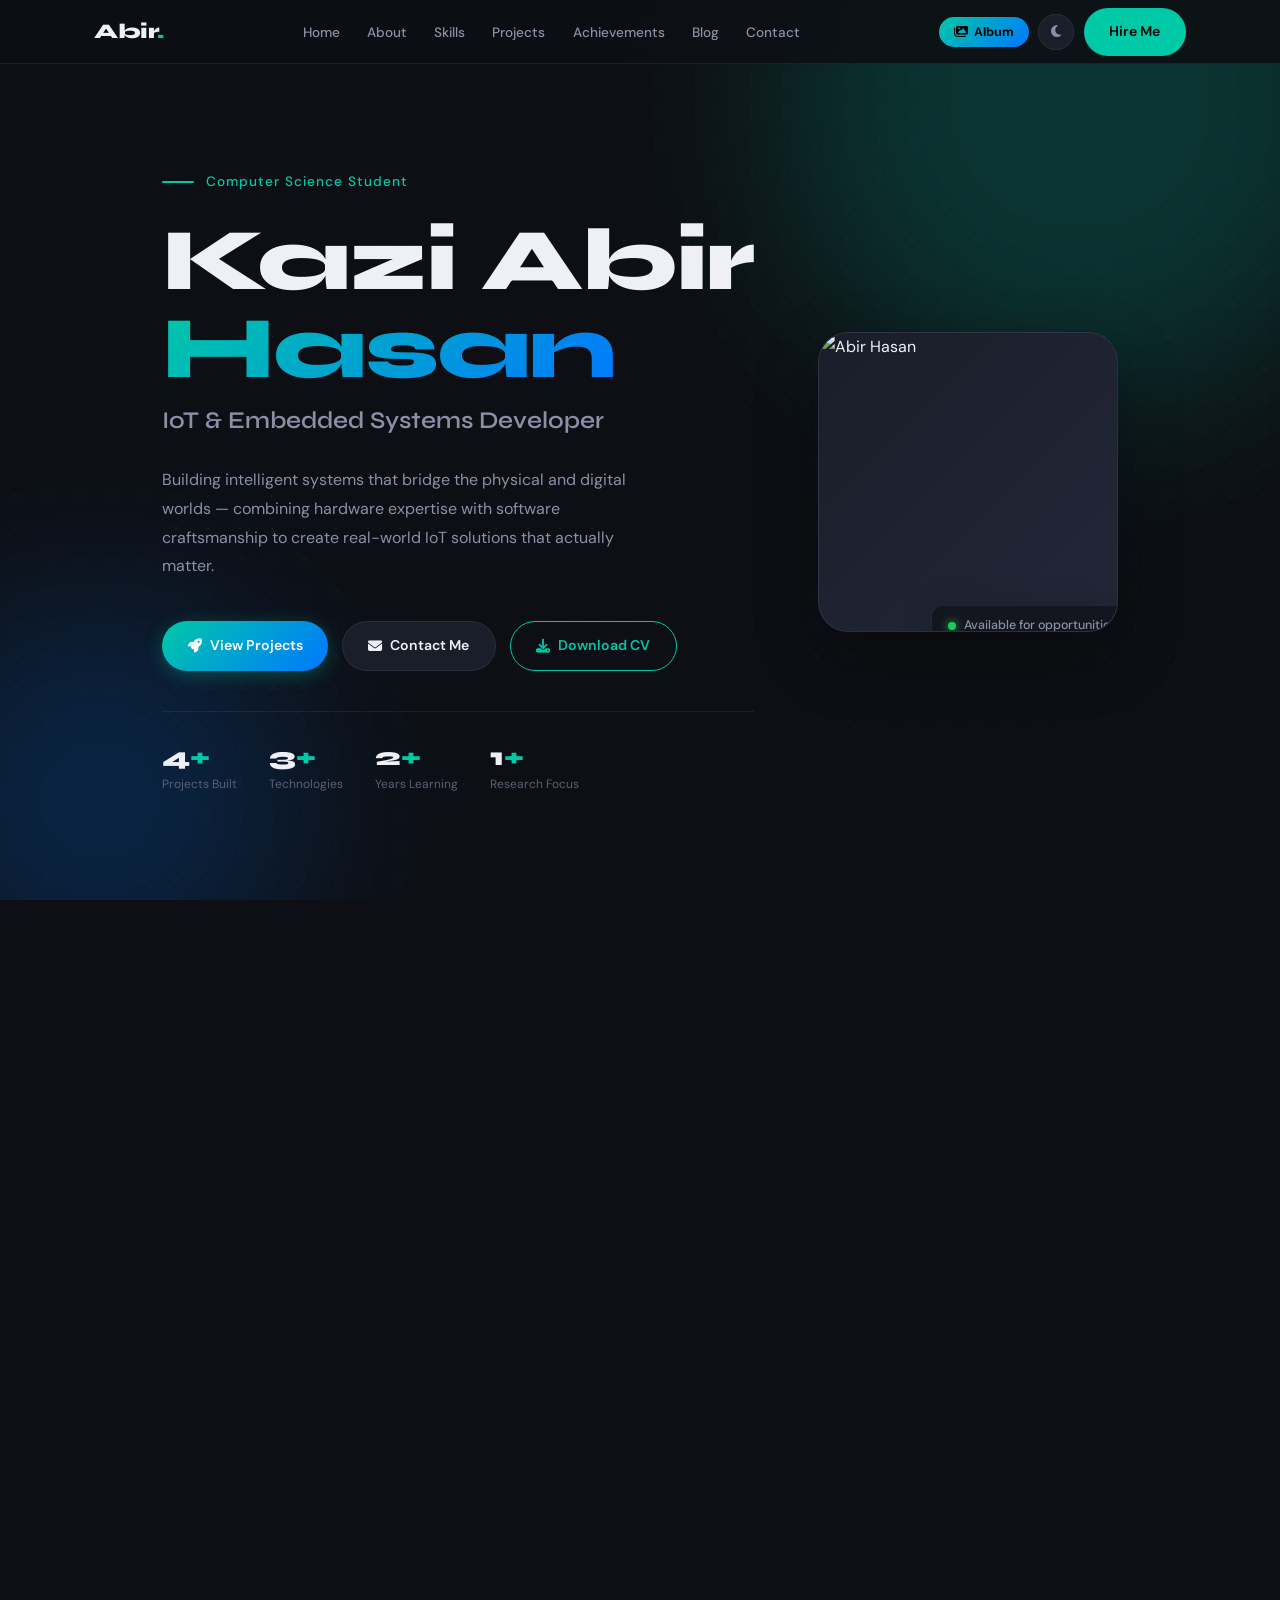
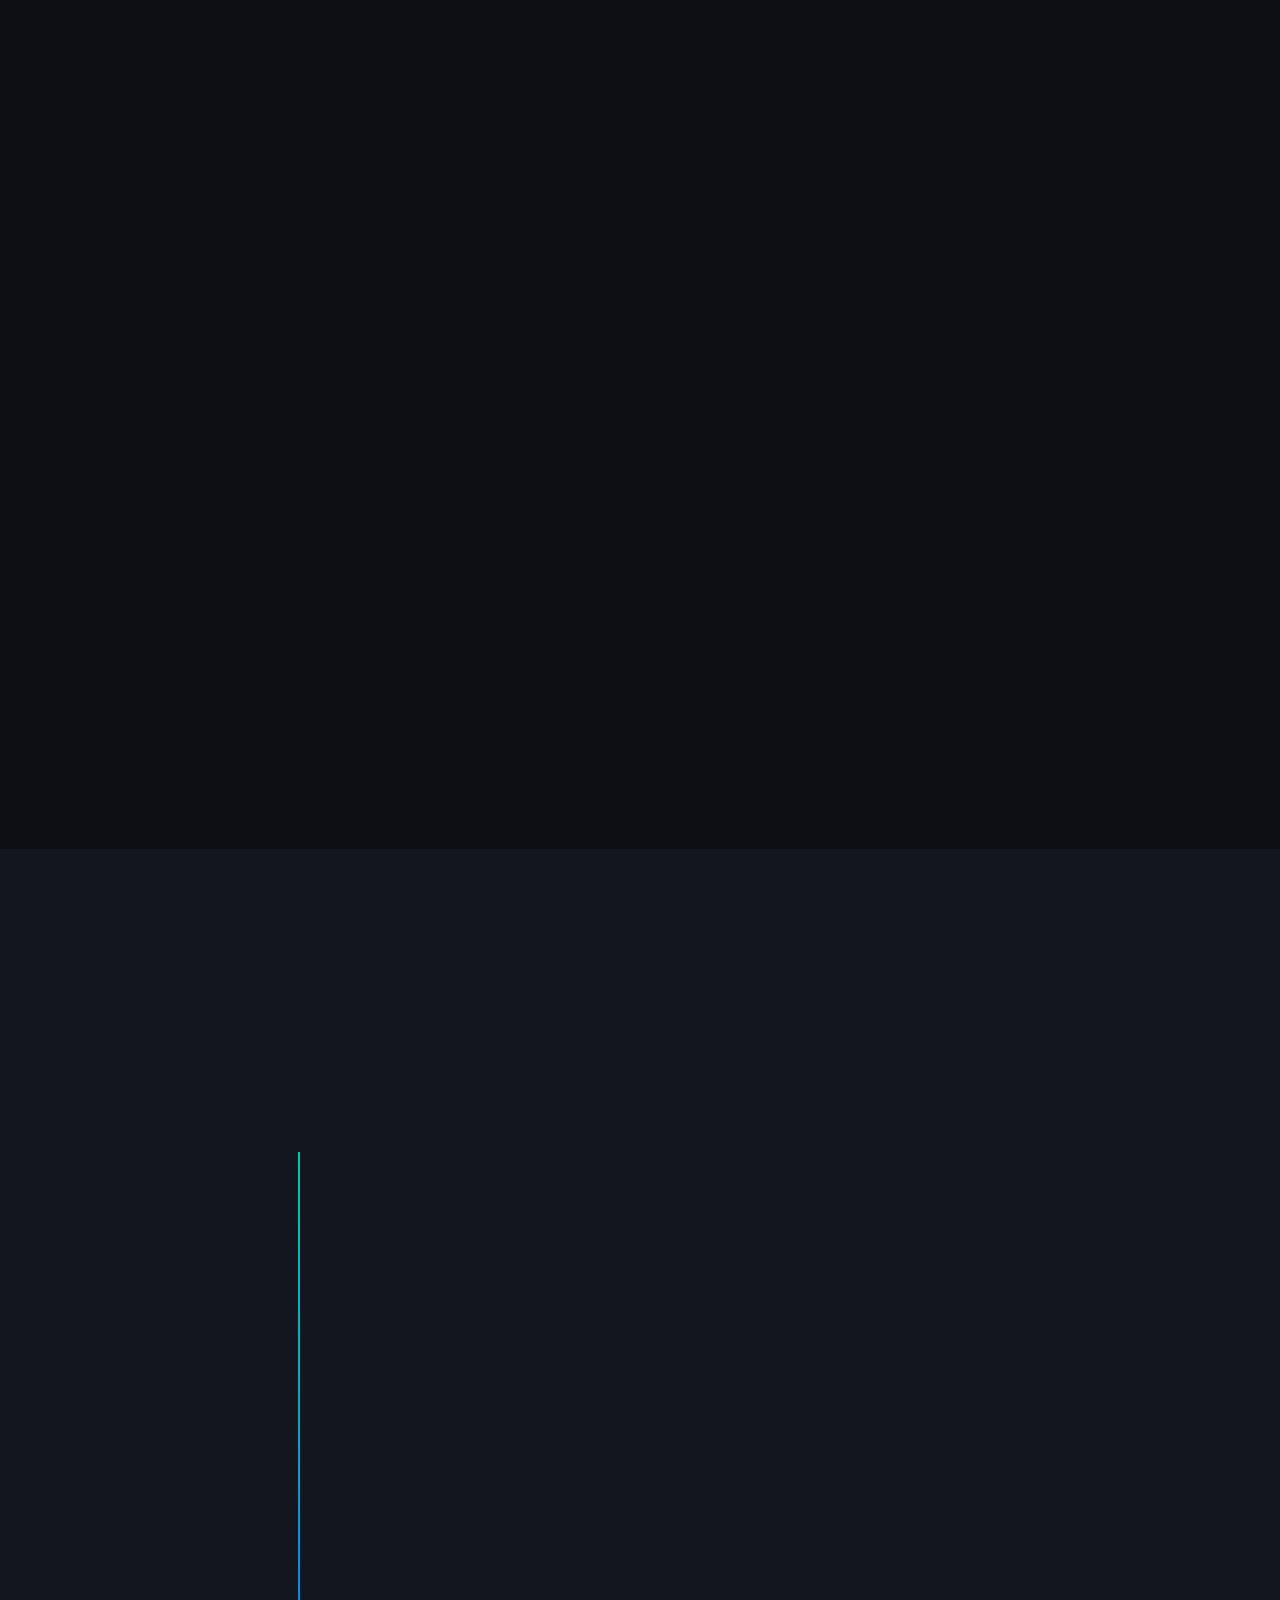
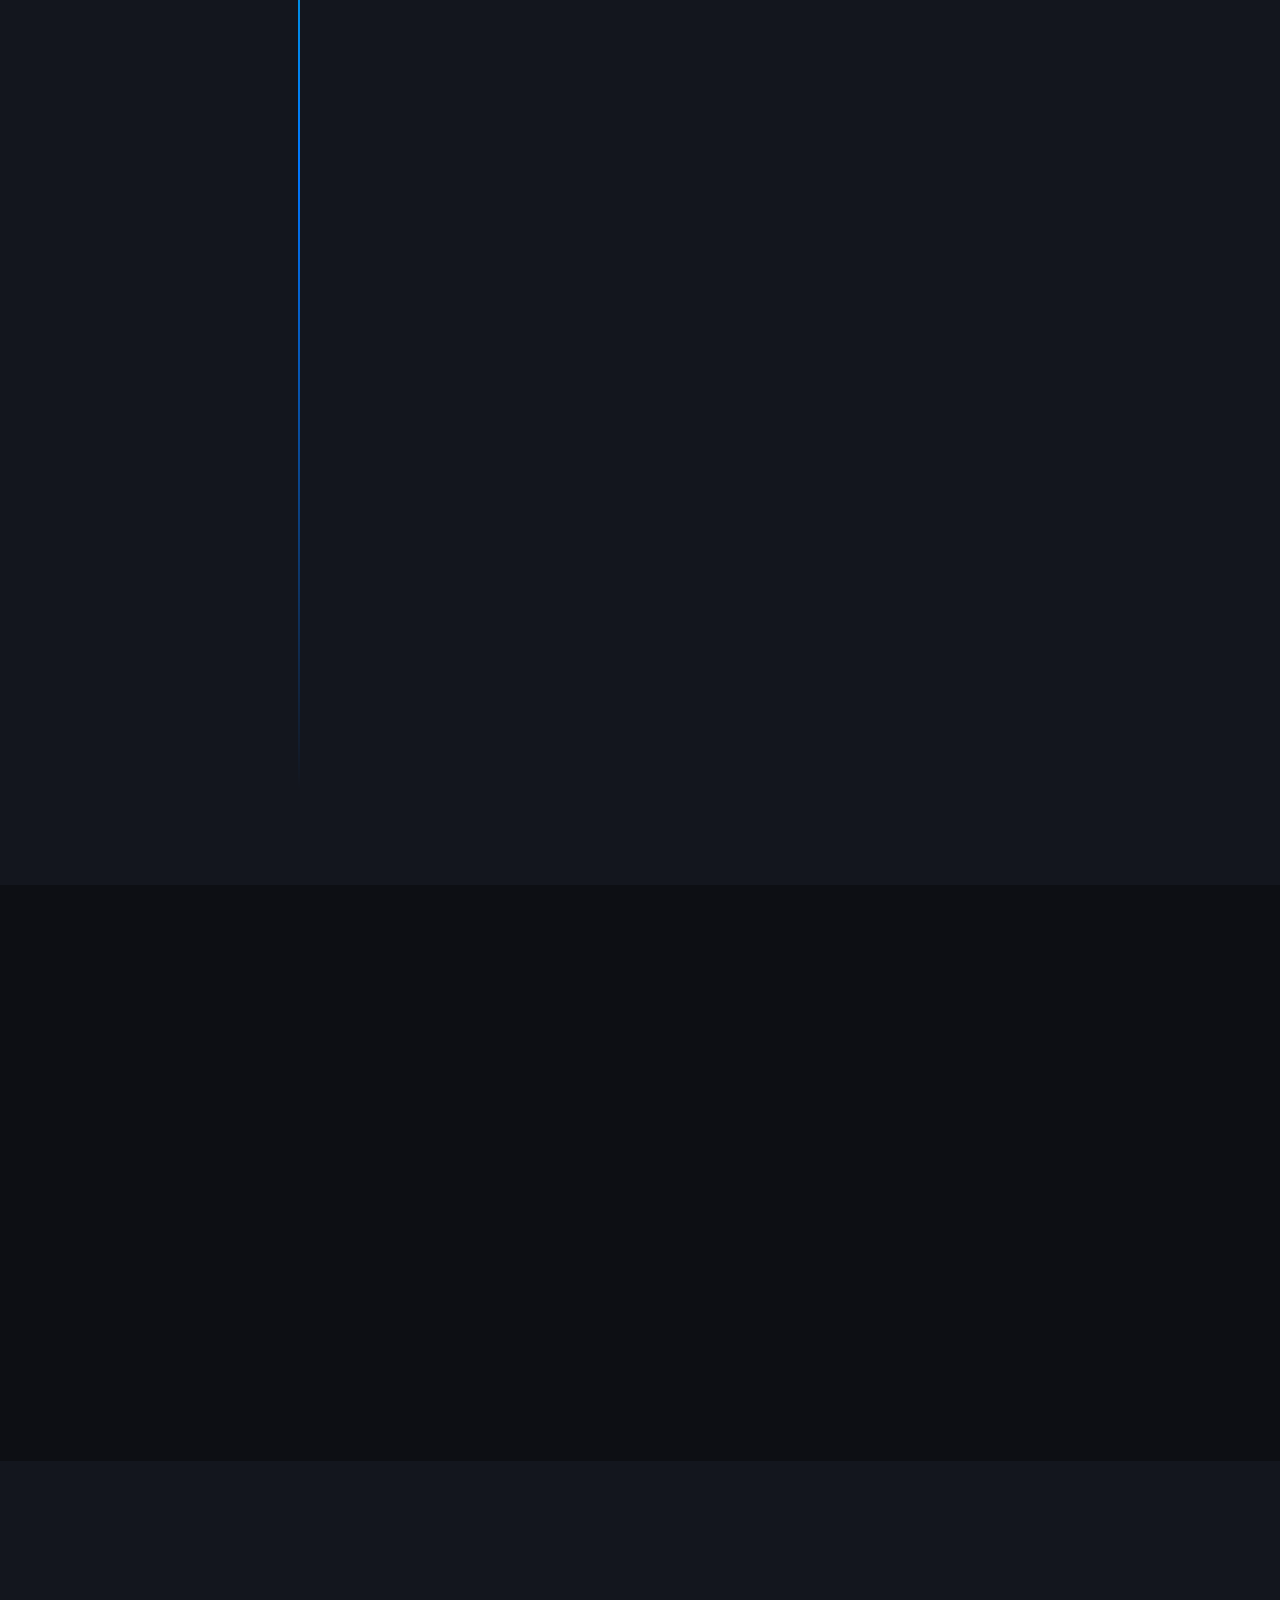
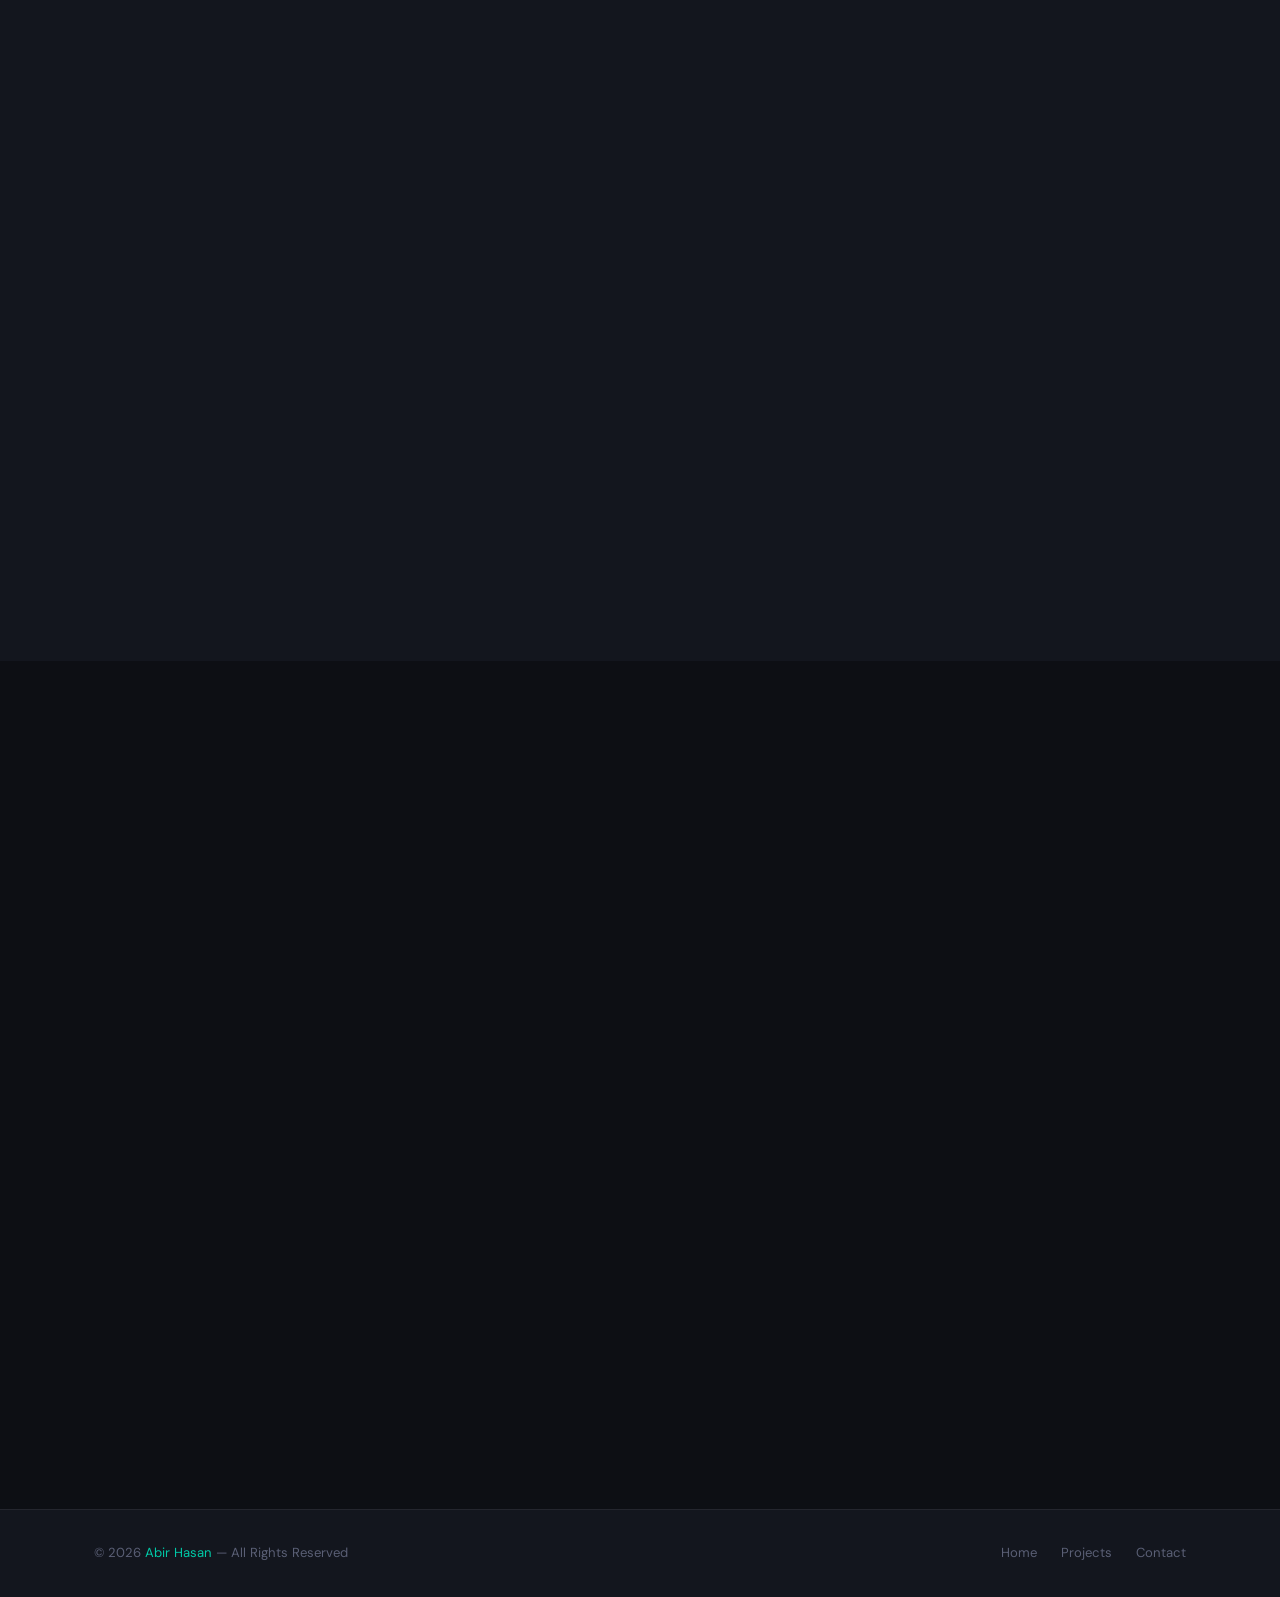
==== index.html @ 8cb3d6b7 "Final update" ====
<!DOCTYPE html>
<html lang="en" data-theme="dark">
<head>
<meta charset="UTF-8"/>
<meta name="viewport" content="width=device-width, initial-scale=1.0"/>
<title>Abir Hasan — IoT & Embedded Systems Developer</title>
<link href="https://fonts.googleapis.com/css2?family=Syne:wght@400;500;600;700;800&family=DM+Sans:ital,wght@0,300;0,400;0,500;1,300&display=swap" rel="stylesheet"/>
<link rel="stylesheet" href="https://cdnjs.cloudflare.com/ajax/libs/font-awesome/6.5.0/css/all.min.css"/>
<script src="https://cdn.jsdelivr.net/npm/@emailjs/browser@4/dist/email.min.js"></script>
<style>
:root{--accent:#00c9a7;--accent2:#0077ff;--accent-glow:rgba(0,201,167,0.18);--radius:14px;--radius-sm:8px;--transition:0.3s cubic-bezier(0.4,0,0.2,1);--font-head:'Syne',sans-serif;--font-body:'DM Sans',sans-serif;--shadow:0 4px 32px rgba(0,0,0,0.18)}
[data-theme="dark"]{--bg:#0d0f14;--bg2:#13161e;--bg3:#1a1e29;--bg4:#222739;--border:rgba(255,255,255,0.07);--text:#eef0f6;--text2:#8b90a7;--text3:#5a5f75;--card-bg:#13161e;--nav-bg:rgba(13,15,20,0.88)}
[data-theme="light"]{--bg:#f5f6fa;--bg2:#ffffff;--bg3:#eef0f7;--bg4:#e3e6f0;--border:rgba(0,0,0,0.08);--text:#12141c;--text2:#5a6080;--text3:#9298b0;--card-bg:#ffffff;--nav-bg:rgba(245,246,250,0.9)}
*,*::before,*::after{box-sizing:border-box;margin:0;padding:0}
html{scroll-behavior:smooth;font-size:16px}
body{font-family:var(--font-body);background:var(--bg);color:var(--text);line-height:1.7;transition:background var(--transition),color var(--transition);overflow-x:hidden}
img{display:block;max-width:100%}
a{color:inherit;text-decoration:none}
button{cursor:pointer;font-family:var(--font-body)}
::-webkit-scrollbar{width:5px}
::-webkit-scrollbar-track{background:var(--bg)}
::-webkit-scrollbar-thumb{background:var(--accent);border-radius:99px}
::selection{background:var(--accent);color:#000}
.container{max-width:1140px;margin:0 auto;padding:0 1.5rem}
.section{padding:6rem 0}
.section-label{font-family:var(--font-head);font-size:.72rem;letter-spacing:4px;text-transform:uppercase;color:var(--accent);margin-bottom:.6rem}
.section-title{font-family:var(--font-head);font-size:clamp(2rem,4vw,2.8rem);font-weight:800;line-height:1.15;color:var(--text);margin-bottom:1rem}
.section-sub{color:var(--text2);max-width:560px;font-size:1rem;margin-bottom:3.5rem}
.gradient-text{background:linear-gradient(135deg,var(--accent) 0%,var(--accent2) 100%);-webkit-background-clip:text;-webkit-text-fill-color:transparent;background-clip:text}
#navbar{position:fixed;top:0;left:0;right:0;z-index:1000;background:var(--nav-bg);backdrop-filter:blur(16px);-webkit-backdrop-filter:blur(16px);border-bottom:1px solid var(--border);transition:background var(--transition),box-shadow var(--transition);height:64px}
#navbar.scrolled{box-shadow:0 2px 24px rgba(0,0,0,.14)}
.nav-inner{display:flex;align-items:center;justify-content:space-between;height:64px}
.nav-logo{font-family:var(--font-head);font-weight:800;font-size:1.3rem;letter-spacing:-.5px}
.nav-logo span{color:var(--accent)}
.nav-links{display:flex;align-items:center;gap:.2rem;list-style:none}
.nav-links a{font-size:.85rem;font-weight:500;color:var(--text2);padding:.4rem .75rem;border-radius:var(--radius-sm);transition:color var(--transition),background var(--transition)}
.nav-links a:hover,.nav-links a.active{color:var(--accent);background:var(--accent-glow)}
.nav-actions{display:flex;align-items:center;gap:.6rem}
#theme-toggle{width:36px;height:36px;border:1px solid var(--border);border-radius:50%;background:var(--bg3);color:var(--text2);display:flex;align-items:center;justify-content:center;font-size:.85rem;transition:all var(--transition)}
#theme-toggle:hover{color:var(--accent);border-color:var(--accent)}
.nav-cta{font-size:.82rem;font-weight:600;padding:.45rem 1.1rem;border-radius:99px;background:var(--accent);color:#000;border:none;transition:opacity var(--transition),transform var(--transition);text-decoration:none;display:inline-flex;align-items:center}
.nav-cta:hover{opacity:.88;transform:translateY(-1px)}
#hamburger{display:none;width:36px;height:36px;border:1px solid var(--border);border-radius:var(--radius-sm);background:var(--bg3);color:var(--text);font-size:1rem;align-items:center;justify-content:center}
.mobile-menu{display:none;flex-direction:column;background:var(--bg2);border-bottom:1px solid var(--border);padding:1rem 1.5rem;gap:.3rem;position:fixed;top:64px;left:0;right:0;z-index:999}
.mobile-menu.open{display:flex}
.mobile-menu a{padding:.6rem .8rem;border-radius:var(--radius-sm);font-size:.9rem;color:var(--text2);font-weight:500;transition:background var(--transition),color var(--transition)}
.mobile-menu a:hover{background:var(--bg3);color:var(--accent)}
#hero{min-height:100vh;display:flex;align-items:center;padding-top:64px;position:relative;overflow:hidden}
.hero-bg{position:absolute;inset:0;z-index:0;overflow:hidden}
.hero-orb{position:absolute;border-radius:50%;filter:blur(90px);opacity:.2}
.orb1{width:600px;height:600px;background:var(--accent);top:-200px;right:-100px;animation:orbFloat 8s ease-in-out infinite}
.orb2{width:400px;height:400px;background:var(--accent2);bottom:-100px;left:-100px;animation:orbFloat 10s ease-in-out infinite reverse}
@keyframes orbFloat{0%,100%{transform:translate(0,0)}50%{transform:translate(20px,-30px)}}
.hero-dots{position:absolute;inset:0;background-image:radial-gradient(circle,var(--text3) 1px,transparent 1px);background-size:32px 32px;opacity:.2}
.hero-inner{position:relative;z-index:1;display:grid;grid-template-columns:1fr auto;align-items:center;gap:4rem;width:100%}
.hero-content{max-width:620px}
.hero-eyebrow{display:flex;align-items:center;gap:.75rem;margin-bottom:1.5rem;opacity:0;animation:fadeUp .7s ease .1s forwards}
.eyebrow-line{width:32px;height:2px;background:var(--accent);border-radius:99px}
.eyebrow-text{font-size:.85rem;color:var(--accent);font-weight:500;letter-spacing:1px}
h1.hero-name{font-family:var(--font-head);font-size:clamp(3rem,7vw,5.5rem);font-weight:800;line-height:1.0;letter-spacing:-2px;margin-bottom:.5rem;opacity:0;animation:fadeUp .7s ease .2s forwards}
.hero-tagline{font-family:var(--font-head);font-size:clamp(1.1rem,2.5vw,1.5rem);font-weight:600;color:var(--text2);margin-bottom:1.5rem;opacity:0;animation:fadeUp .7s ease .3s forwards}
.hero-desc{color:var(--text2);font-size:1rem;line-height:1.8;max-width:500px;margin-bottom:2.5rem;opacity:0;animation:fadeUp .7s ease .4s forwards}
.hero-btns{display:flex;gap:.85rem;flex-wrap:wrap;opacity:0;animation:fadeUp .7s ease .5s forwards}
.btn{display:inline-flex;align-items:center;gap:.5rem;font-size:.88rem;font-weight:600;padding:.75rem 1.6rem;border-radius:99px;border:none;transition:all var(--transition);cursor:pointer;text-decoration:none;font-family:var(--font-body)}
.btn-primary{background:linear-gradient(135deg,var(--accent),var(--accent2));color:#fff;box-shadow:0 4px 18px rgba(0,201,167,.3)}
.btn-primary:hover{transform:translateY(-2px);box-shadow:0 8px 28px rgba(0,201,167,.4)}
.btn-ghost{background:var(--bg3);color:var(--text);border:1px solid var(--border)}
.btn-ghost:hover{background:var(--bg4);transform:translateY(-2px)}
.btn-outline{background:transparent;color:var(--accent);border:1.5px solid var(--accent)}
.btn-outline:hover{background:var(--accent-glow);transform:translateY(-2px)}
.hero-image-wrap{opacity:0;animation:fadeIn .9s ease .5s forwards;flex-shrink:0}
.hero-avatar{width:300px;height:300px;border-radius:30px;background:linear-gradient(135deg,var(--bg3) 0%,var(--bg4) 100%);border:1px solid var(--border);display:flex;align-items:center;justify-content:center;position:relative;overflow:hidden;box-shadow:0 24px 64px rgba(0,0,0,.3)}
.hero-avatar::before{content:'';position:absolute;inset:-2px;border-radius:32px;background:linear-gradient(135deg,var(--accent),var(--accent2),transparent,transparent);z-index:-1;opacity:.4}
.hero-status{position:absolute;bottom:-1rem;right:-1rem;background:var(--bg2);border:1px solid var(--border);border-radius:12px;padding:.6rem 1rem;display:flex;align-items:center;gap:.5rem;font-size:.78rem;font-weight:500;color:var(--text2);box-shadow:var(--shadow)}
.status-dot2{width:8px;height:8px;border-radius:50%;background:#22c55e;box-shadow:0 0 8px #22c55e;animation:pulse 2s infinite}
@keyframes pulse{0%,100%{transform:scale(1);opacity:1}50%{transform:scale(1.4);opacity:.7}}
.hero-stats{display:flex;gap:2rem;margin-top:2.5rem;padding-top:2rem;border-top:1px solid var(--border);opacity:0;animation:fadeUp .7s ease .65s forwards}
.stat-item{display:flex;flex-direction:column}
.stat-num{font-family:var(--font-head);font-size:1.6rem;font-weight:800;color:var(--text);line-height:1}
.stat-num span{color:var(--accent)}
.stat-lbl{font-size:.75rem;color:var(--text3);margin-top:.25rem}
@keyframes fadeUp{from{opacity:0;transform:translateY(24px)}to{opacity:1;transform:translateY(0)}}
@keyframes fadeIn{from{opacity:0}to{opacity:1}}
#about{background:var(--bg)}
.about-grid{display:grid;grid-template-columns:1fr 1fr;gap:4rem;align-items:center}
.about-text p{color:var(--text2);font-size:.97rem;line-height:1.85;margin-bottom:1.2rem}
.about-text p strong{color:var(--text);font-weight:500}
.about-cards{display:grid;grid-template-columns:1fr 1fr;gap:1rem}
.info-card{background:var(--card-bg);border:1px solid var(--border);border-radius:var(--radius);padding:1.3rem;display:flex;flex-direction:column;gap:.5rem;transition:border-color var(--transition),transform var(--transition),box-shadow var(--transition)}
.info-card:hover{border-color:var(--accent);transform:translateY(-3px);box-shadow:0 8px 28px var(--accent-glow)}
.info-card i{font-size:1.3rem;color:var(--accent);margin-bottom:.2rem}
.info-card-title{font-family:var(--font-head);font-size:.78rem;font-weight:700;letter-spacing:1px;text-transform:uppercase;color:var(--text3)}
.info-card-value{font-size:.9rem;font-weight:500;color:var(--text)}
#skills{background:var(--bg2)}
.skills-grid{display:grid;grid-template-columns:repeat(auto-fit,minmax(240px,1fr));gap:1.5rem}
.skill-category{background:var(--card-bg);border:1px solid var(--border);border-radius:var(--radius);padding:1.8rem;transition:border-color var(--transition),box-shadow var(--transition)}
.skill-category:hover{border-color:rgba(0,201,167,.3);box-shadow:0 8px 36px rgba(0,201,167,.07)}
.skill-cat-icon{width:44px;height:44px;border-radius:10px;background:var(--accent-glow);color:var(--accent);display:flex;align-items:center;justify-content:center;font-size:1.1rem;margin-bottom:1rem}
.skill-cat-title{font-family:var(--font-head);font-size:.82rem;font-weight:700;letter-spacing:2px;text-transform:uppercase;color:var(--text3);margin-bottom:1.2rem}
.skill-tags{display:flex;flex-wrap:wrap;gap:.5rem}
.skill-tag{font-size:.8rem;padding:.3rem .8rem;border-radius:99px;background:var(--bg3);color:var(--text2);border:1px solid var(--border);font-weight:500;transition:all var(--transition);cursor:default}
.skill-tag:hover{background:var(--accent-glow);color:var(--accent);border-color:rgba(0,201,167,.3)}
#projects{background:var(--bg)}
.filter-row{display:flex;gap:.6rem;margin-bottom:2.5rem;flex-wrap:wrap}
.filter-btn{font-size:.8rem;font-weight:600;padding:.45rem 1.1rem;border-radius:99px;border:1px solid var(--border);background:var(--bg2);color:var(--text2);transition:all var(--transition);cursor:pointer;font-family:var(--font-body)}
.filter-btn:hover,.filter-btn.active{background:var(--accent);color:#000;border-color:var(--accent)}
.projects-grid{display:grid;grid-template-columns:repeat(auto-fill,minmax(300px,1fr));gap:1.5rem}
.project-card{background:var(--card-bg);border:1px solid var(--border);border-radius:var(--radius);overflow:hidden;transition:all var(--transition);display:flex;flex-direction:column}
.project-card:hover{transform:translateY(-5px);border-color:rgba(0,201,167,.3);box-shadow:0 16px 48px rgba(0,0,0,.18)}
.project-card.hidden{display:none}
.project-thumb{height:170px;background:linear-gradient(135deg,var(--bg3),var(--bg4));display:flex;align-items:center;justify-content:center;font-size:3.5rem;position:relative;overflow:hidden}
.project-thumb::before{content:'';position:absolute;inset:0;background:linear-gradient(135deg,rgba(0,201,167,.08),rgba(0,119,255,.08))}
.project-category-badge{position:absolute;top:1rem;right:1rem;font-size:.68rem;font-weight:600;padding:.25rem .65rem;border-radius:99px;background:rgba(0,0,0,.5);color:#fff;letter-spacing:.5px;text-transform:uppercase;backdrop-filter:blur(4px)}
.project-body{padding:1.5rem;flex:1;display:flex;flex-direction:column}
.project-title{font-family:var(--font-head);font-size:1.05rem;font-weight:700;color:var(--text);margin-bottom:.6rem}
.project-desc{font-size:.85rem;color:var(--text2);line-height:1.7;margin-bottom:1.1rem;flex:1}
.project-tech{display:flex;flex-wrap:wrap;gap:.4rem;margin-bottom:1.2rem}
.tech-tag{font-size:.68rem;font-weight:600;padding:.2rem .6rem;border-radius:4px;background:var(--bg3);color:var(--accent);letter-spacing:.3px}
.project-links{display:flex;gap:.6rem}
.project-link{flex:1;display:flex;align-items:center;justify-content:center;gap:.4rem;font-size:.78rem;font-weight:600;padding:.5rem;border-radius:var(--radius-sm);border:1px solid var(--border);background:var(--bg3);color:var(--text2);transition:all var(--transition);cursor:pointer;text-decoration:none}
.project-link:hover{background:var(--accent);color:#000;border-color:var(--accent)}
#achievements{background:var(--bg2)}
.timeline{position:relative;max-width:720px;margin:0 auto}
.timeline::before{content:'';position:absolute;left:18px;top:0;bottom:0;width:2px;background:linear-gradient(180deg,var(--accent),var(--accent2),transparent)}
.timeline-item{display:flex;gap:1.8rem;padding-bottom:2.5rem;opacity:0;transform:translateX(-20px);transition:opacity .5s ease,transform .5s ease}
.timeline-item.visible{opacity:1;transform:translateX(0)}
.timeline-dot{flex-shrink:0;width:38px;height:38px;border-radius:50%;background:var(--bg2);border:2px solid var(--accent);display:flex;align-items:center;justify-content:center;color:var(--accent);font-size:.88rem;z-index:1;position:relative;margin-top:.1rem;box-shadow:0 0 0 4px var(--bg2),0 0 0 6px rgba(0,201,167,.15)}
.timeline-content{background:var(--card-bg);border:1px solid var(--border);border-radius:var(--radius);padding:1.3rem 1.5rem;flex:1;transition:border-color var(--transition)}
.timeline-content:hover{border-color:rgba(0,201,167,.3)}
.timeline-date{font-size:.72rem;font-weight:600;color:var(--accent);letter-spacing:1px;text-transform:uppercase;margin-bottom:.3rem}
.timeline-title{font-family:var(--font-head);font-size:1rem;font-weight:700;color:var(--text);margin-bottom:.3rem}
.timeline-body{font-size:.85rem;color:var(--text2);line-height:1.7}
#github{background:var(--bg)}
.github-card{background:var(--card-bg);border:1px solid var(--border);border-radius:var(--radius);padding:2.5rem;text-align:center}
.github-graph{background:var(--bg3);border-radius:var(--radius-sm);padding:1.5rem;margin:1.5rem 0;overflow-x:auto}
.contrib-row{display:flex;gap:3px}
.contrib-col{display:flex;flex-direction:column;gap:3px}
.contrib-cell{width:12px;height:12px;border-radius:2px;background:var(--bg4);flex-shrink:0}
.contrib-cell.l1{background:rgba(0,201,167,.2)}
.contrib-cell.l2{background:rgba(0,201,167,.4)}
.contrib-cell.l3{background:rgba(0,201,167,.65)}
.contrib-cell.l4{background:var(--accent)}
.github-stats-row{display:flex;justify-content:center;gap:3rem;margin-top:1.5rem;flex-wrap:wrap}
.gh-stat{text-align:center}
.gh-stat-num{font-family:var(--font-head);font-size:1.8rem;font-weight:800;color:var(--text)}
.gh-stat-lbl{font-size:.75rem;color:var(--text3);margin-top:.2rem}
#blog{background:var(--bg2)}
.blog-grid{display:grid;grid-template-columns:repeat(auto-fill,minmax(300px,1fr));gap:1.5rem}
.blog-card{background:var(--card-bg);border:1px solid var(--border);border-radius:var(--radius);overflow:hidden;transition:all var(--transition);cursor:pointer;display:flex;flex-direction:column}
.blog-card:hover{transform:translateY(-4px);border-color:rgba(0,201,167,.3);box-shadow:0 12px 40px rgba(0,0,0,.14)}
.blog-thumb{height:140px;display:flex;align-items:center;justify-content:center;font-size:3rem;position:relative}
.blog-body{padding:1.4rem;flex:1;display:flex;flex-direction:column}
.blog-meta{display:flex;align-items:center;gap:.75rem;margin-bottom:.8rem}
.blog-tag{font-size:.68rem;font-weight:600;color:var(--accent);text-transform:uppercase;letter-spacing:1px}
.blog-date{font-size:.72rem;color:var(--text3)}
.blog-title{font-family:var(--font-head);font-size:1rem;font-weight:700;color:var(--text);line-height:1.4;margin-bottom:.6rem}
.blog-excerpt{font-size:.83rem;color:var(--text2);line-height:1.7;flex:1;margin-bottom:1rem}
.blog-read{font-size:.8rem;font-weight:600;color:var(--accent);display:flex;align-items:center;gap:.35rem}
.blog-read i{font-size:.7rem;transition:transform var(--transition)}
.blog-card:hover .blog-read i{transform:translateX(3px)}
#contact{background:var(--bg)}
.contact-wrapper{display:grid;grid-template-columns:1fr 1.4fr;gap:4rem;align-items:start}
.contact-info-title{font-family:var(--font-head);font-size:1.6rem;font-weight:800;margin-bottom:1rem;line-height:1.3}
.contact-info-text{font-size:.9rem;color:var(--text2);line-height:1.8;margin-bottom:2rem}
.contact-links{display:flex;flex-direction:column;gap:.75rem}
.contact-link-item{display:flex;align-items:center;gap:1rem;padding:.9rem 1.1rem;background:var(--card-bg);border:1px solid var(--border);border-radius:var(--radius);transition:all var(--transition);color:var(--text2);font-size:.88rem;font-weight:500}
.contact-link-item:hover{border-color:var(--accent);color:var(--accent);transform:translateX(4px)}
.contact-link-icon{width:36px;height:36px;border-radius:var(--radius-sm);background:var(--bg3);display:flex;align-items:center;justify-content:center;font-size:1rem;color:var(--accent);flex-shrink:0}
.social-row{display:flex;gap:.6rem;margin-top:1.5rem}
.social-icon{width:40px;height:40px;border-radius:50%;border:1px solid var(--border);background:var(--card-bg);display:flex;align-items:center;justify-content:center;color:var(--text2);font-size:1rem;transition:all var(--transition)}
.social-icon:hover{background:var(--accent);color:#000;border-color:var(--accent);transform:translateY(-2px)}
.contact-form{background:var(--card-bg);border:1px solid var(--border);border-radius:var(--radius);padding:2rem}
.form-row{display:grid;grid-template-columns:1fr 1fr;gap:1rem}
.form-group{margin-bottom:1.2rem}
.form-label{display:block;font-size:.8rem;font-weight:600;color:var(--text2);margin-bottom:.45rem;letter-spacing:.5px}
.form-input,.form-textarea{width:100%;background:var(--bg3);border:1px solid var(--border);border-radius:var(--radius-sm);color:var(--text);font-family:var(--font-body);font-size:.9rem;padding:.75rem 1rem;outline:none;transition:border-color var(--transition),box-shadow var(--transition);resize:none}
.form-input:focus,.form-textarea:focus{border-color:var(--accent);box-shadow:0 0 0 3px var(--accent-glow)}
.form-textarea{min-height:130px}
.form-submit{width:100%;justify-content:center}
.form-success{display:none;text-align:center;color:var(--accent);padding:1rem;font-weight:500}
footer{background:var(--bg2);border-top:1px solid var(--border);padding:2rem 0}
.footer-inner{display:flex;align-items:center;justify-content:space-between;flex-wrap:wrap;gap:1rem}
.footer-copy{font-size:.82rem;color:var(--text3)}
.footer-copy span{color:var(--accent)}
.footer-links{display:flex;gap:1.5rem}
.footer-links a{font-size:.82rem;color:var(--text3);transition:color var(--transition)}
.footer-links a:hover{color:var(--accent)}
#scroll-top{position:fixed;bottom:1.8rem;right:1.8rem;width:44px;height:44px;border-radius:50%;background:var(--accent);color:#000;border:none;display:flex;align-items:center;justify-content:center;font-size:1rem;cursor:pointer;opacity:0;pointer-events:none;transform:translateY(12px);transition:all var(--transition);z-index:999;box-shadow:0 4px 18px rgba(0,201,167,.4)}
#scroll-top.visible{opacity:1;pointer-events:all;transform:translateY(0)}
#scroll-top:hover{transform:translateY(-2px);box-shadow:0 8px 26px rgba(0,201,167,.5)}
.reveal{opacity:0;transform:translateY(30px);transition:opacity .65s ease,transform .65s ease}
.reveal.visible{opacity:1;transform:translateY(0)}
.reveal-delay-1{transition-delay:.1s}
.reveal-delay-2{transition-delay:.2s}
.reveal-delay-3{transition-delay:.3s}
@media(max-width:900px){.hero-inner{grid-template-columns:1fr;text-align:center}.hero-btns{justify-content:center}.hero-eyebrow{justify-content:center}.hero-image-wrap{display:none}.hero-stats{justify-content:center}.about-grid{grid-template-columns:1fr}.contact-wrapper{grid-template-columns:1fr;gap:2.5rem}}
@media(max-width:700px){.nav-links{display:none}.nav-cta{display:none}#hamburger{display:flex}.section{padding:4rem 0}.form-row{grid-template-columns:1fr}.about-cards{grid-template-columns:1fr 1fr}.hero-stats{gap:1.2rem}.footer-inner{flex-direction:column;text-align:center}}
@media(max-width:480px){.about-cards{grid-template-columns:1fr}.projects-grid{grid-template-columns:1fr}.blog-grid{grid-template-columns:1fr}}
</style>
</head>
<body>
<nav id="navbar">
  <div class="container">
    <div class="nav-inner">
      <a href="#hero" class="nav-logo">Abir<span>.</span></a>
      <ul class="nav-links">
        <li><a href="#hero">Home</a></li>
        <li><a href="#about">About</a></li>
        <li><a href="#skills">Skills</a></li>
        <li><a href="#projects">Projects</a></li>
        <li><a href="#achievements">Achievements</a></li>
        <li><a href="#blog">Blog</a></li>
        <li><a href="#contact">Contact</a></li>
      </ul>
      <div class="nav-actions">
        <button id="albumBtn" aria-label="Album" title="Photo Album" style="display:flex;align-items:center;gap:.4rem;background:linear-gradient(135deg,var(--accent),var(--accent2));color:#000;border:none;font-size:.78rem;font-weight:700;padding:.42rem .9rem;border-radius:99px;cursor:pointer;font-family:var(--font-body);white-space:nowrap;transition:opacity .2s" onmouseover="this.style.opacity='.82'" onmouseout="this.style.opacity='1'"><i class="fa-solid fa-images"></i> Album</button>
        <button id="theme-toggle" aria-label="Toggle theme"><i class="fa-solid fa-moon"></i></button>
        <a href="#contact" class="btn nav-cta">Hire Me</a>
        <button id="hamburger" aria-label="Menu"><i class="fa-solid fa-bars"></i></button>
      </div>
    </div>
  </div>
</nav>
<div class="mobile-menu" id="mobile-menu">
  <a href="#hero">Home</a><a href="#about">About</a><a href="#skills">Skills</a>
  <a href="#projects">Projects</a><a href="#achievements">Achievements</a>
  <a href="#blog">Blog</a><a href="#contact">Contact</a>
</div>

<section id="hero">
  <div class="hero-bg">
    <div class="hero-dots"></div>
    <div class="hero-orb orb1"></div>
    <div class="hero-orb orb2"></div>
  </div>
  <div class="container">
    <div class="hero-inner">
      <div class="hero-content">
        <div class="hero-eyebrow">
          <div class="eyebrow-line"></div>
          <span class="eyebrow-text">Computer Science Student</span>
        </div>
        <h1 class="hero-name"> Kazi Abir<br/><span class="gradient-text">Hasan</span></h1>
        <div class="hero-tagline">IoT &amp; Embedded Systems Developer</div>
        <p class="hero-desc">Building intelligent systems that bridge the physical and digital worlds — combining hardware expertise with software craftsmanship to create real-world IoT solutions that actually matter.</p>
        <div class="hero-btns">
          <a href="#projects" class="btn btn-primary"><i class="fa-solid fa-rocket"></i> View Projects</a>
          <a href="#contact" class="btn btn-ghost"><i class="fa-solid fa-envelope"></i> Contact Me</a>
          <a href="https://drive.google.com/uc?export=download&id=1ofC5WdcspEHl1ugsIQei2_bu_kNqQWtd" class="btn btn-outline" id="download-cv" target="_blank"><i class="fa-solid fa-download"></i> Download CV</a>
        </div>
        <div class="hero-stats">
          <div class="stat-item"><div class="stat-num">4<span>+</span></div><div class="stat-lbl">Projects Built</div></div>
          <div class="stat-item"><div class="stat-num">3<span>+</span></div><div class="stat-lbl">Technologies</div></div>
          <div class="stat-item"><div class="stat-num">2<span>+</span></div><div class="stat-lbl">Years Learning</div></div>
          <div class="stat-item"><div class="stat-num">1<span>+</span></div><div class="stat-lbl">Research Focus</div></div>
        </div>
      </div>
      <div class="hero-image-wrap">
        <div class="hero-avatar">
          <img src="https://drive.google.com/thumbnail?id=1n7b9pYwC6HkEAeapaTdS88EQqE_G6JX8&sz=w600" alt="Abir Hasan" style="width:100%;height:100%;object-fit:cover;border-radius:28px;display:block"/>
          <div class="hero-status"><div class="status-dot2"></div>Available for opportunities</div>
        </div>
      </div>
    </div>
  </div>
</section>

<section id="about" class="section">
  <div class="container">
    <div class="about-grid">
      <div class="about-text">
        <div class="section-label reveal">Who I Am</div>
        <h2 class="section-title reveal reveal-delay-1">Passionate about<br/><span class="gradient-text">Intelligent Systems</span></h2>
        <div class="reveal reveal-delay-2">
          <p>I'm <strong>Kazi Abir Hasan</strong>, a Computer Science student with a deep passion for <strong>IoT systems</strong> and <strong>embedded software development</strong>. I love working at the intersection of hardware and software — designing systems that sense, process, and respond to the real world in meaningful ways.</p>
          <p>My interests span <strong>robotics</strong>, <strong>AI-driven solutions</strong>, and <strong>real-world problem solving</strong>. I believe technology should create tangible impact, whether that's monitoring environmental conditions with smart sensors, automating physical processes, or making data-driven decisions at the edge.</p>
          <p>Currently exploring <strong>machine learning</strong> integration with embedded hardware, and actively looking to collaborate on projects that push the boundaries of what connected systems can do.</p>
        </div>
      </div>
      <div class="about-cards reveal reveal-delay-1">
        <div class="info-card"><i class="fa-solid fa-location-dot"></i><div class="info-card-title">Location</div><div class="info-card-value">Bangladesh 🇧🇩</div></div>
        <div class="info-card"><i class="fa-solid fa-graduation-cap"></i><div class="info-card-title">Education</div><div class="info-card-value">CSE Undergraduate</div></div>
        <div class="info-card"><i class="fa-solid fa-flask"></i><div class="info-card-title">Research Interest</div><div class="info-card-value">IoT &amp; Edge AI</div></div>
        <div class="info-card"><i class="fa-solid fa-handshake"></i><div class="info-card-title">Collaboration</div><div class="info-card-value">Open to Work</div></div>
      </div>
    </div>
  </div>
</section>

<section id="skills" class="section">
  <div class="container">
    <div class="section-label reveal">Expertise</div>
    <h2 class="section-title reveal reveal-delay-1">Skills &amp; <span class="gradient-text">Technologies</span></h2>
    <p class="section-sub reveal reveal-delay-2">A toolkit built through hands-on projects and continuous learning across hardware, software, and everything in between.</p>
    <div class="skills-grid">
      <div class="skill-category reveal">
        <div class="skill-cat-icon"><i class="fa-solid fa-code"></i></div>
        <div class="skill-cat-title">Programming</div>
        <div class="skill-tags">
          <span class="skill-tag">🐍 Python</span><span class="skill-tag">⚙️ C</span><span class="skill-tag">⚙️ Embedded C</span><span class="skill-tag">🌐 HTML</span>
          <span class="skill-tag">🎨 CSS</span>
          <span class="skill-tag">💻 Shell Scripting</span><span class="skill-tag">☕ Java</span><span class="skill-tag">📜 JavaScript</span><span class="skill-tag">🔧 C++</span>
        </div>
      </div>
      <div class="skill-category reveal reveal-delay-1">
        <div class="skill-cat-icon"><i class="fa-solid fa-microchip"></i></div>
        <div class="skill-cat-title">Hardware / IoT</div>
        <div class="skill-tags">
          <span class="skill-tag">📡 ESP32</span><span class="skill-tag">🤖 Arduino</span><span class="skill-tag">📊 Sensors</span><span class="skill-tag">🔌 Microcontrollers</span><span class="skill-tag">🔋 Raspberry Pi</span>
        </div>
      </div>
      <div class="skill-category reveal reveal-delay-2">
        <div class="skill-cat-icon"><i class="fa-solid fa-brain"></i></div>
        <div class="skill-cat-title">Technologies</div>
        <div class="skill-tags">
          <span class="skill-tag">🤖 Machine Learning</span><span class="skill-tag">🤖  Deep Learning</span><span class="skill-tag">🌐 Networking</span><span class="skill-tag">📦 Embedded Systems</span><span class="skill-tag">☁️ MQTT</span><span class="skill-tag">🔗 WebSocket</span>
        </div>
      </div>
      <div class="skill-category reveal reveal-delay-3">
        <div class="skill-cat-icon"><i class="fa-solid fa-wrench"></i></div>
        <div class="skill-cat-title">Tools</div>
        <div class="skill-tags">
          <span class="skill-tag">🐙 Git / GitHub</span><span class="skill-tag">🐧 Linux</span><span class="skill-tag">📐 MATLAB</span><span class="skill-tag">🐳 Docker</span><span class="skill-tag">📝 VS Code</span>
        </div>
      </div>
    </div>
  </div>
</section>

<section id="projects" class="section">
  <div class="container">
    <div class="section-label reveal">Portfolio</div>
    <h2 class="section-title reveal reveal-delay-1">Featured <span class="gradient-text">Projects</span></h2>
    <p class="section-sub reveal reveal-delay-2">A selection of projects demonstrating my work across IoT, embedded systems, and web development. Additional projects exist but have been categorized separately and are therefore not included here.</p>
    <div class="filter-row reveal">
      <button class="filter-btn active" data-filter="all">All Projects</button>
      <button class="filter-btn" data-filter="iot">IoT</button>
      <button class="filter-btn" data-filter="embedded">Embedded</button>
      <button class="filter-btn" data-filter="web">Web</button>
    </div>
    <div class="projects-grid">
      <div class="project-card reveal" data-category="iot">
        <div class="project-thumb" style="background:linear-gradient(135deg,#0d2a22,#0d3a2a)">💧<span class="project-category-badge">IoT</span></div>
        <div class="project-body">
          <div class="project-title">Smart Water Monitoring System</div>
          <p class="project-desc">IoT system using multiple sensors to monitor water quality parameters — pH, turbidity, temperature. Predicts water conditions using a machine learning model deployed at the edge.</p>
          <div class="project-tech"><span class="tech-tag">ESP32</span><span class="tech-tag">Python</span><span class="tech-tag">MQTT</span><span class="tech-tag">ML</span><span class="tech-tag">Sensors</span></div>
          <div class="project-links"><a href="https://github.com/abir930/SafePond_AI.git" class="project-link"><i class="fa-brands fa-github"></i> GitHub</a><a href="https://abir930.github.io/SafePond_AI/" class="project-link"><i class="fa-solid fa-arrow-up-right-from-square"></i> Live Demo</a></div>
        </div>
      </div>
      <div class="project-card reveal reveal-delay-1" data-category="iot">
        <div class="project-thumb" style="background:linear-gradient(135deg,#1a1a2e,#16213e)">♟️<span class="project-category-badge">IoT</span></div>
        <div class="project-body">
          <div class="project-title">Smart Chess Board</div>
          <p class="project-desc">ESP32-powered chess board that detects piece movement using Hall-Effect technology. Tracks game state, validates moves, and communicates with online chess platforms wirelessly.</p>
          <p><strong>On Going....</strong></p><br>
          <div class="project-tech"><span class="tech-tag">ESP32</span><span class="tech-tag">Sensors</span><span class="tech-tag">C++</span><span class="tech-tag">Bluetooth</span></div>
          <div class="project-links"><a href="#" class="project-link"><i class="fa-brands fa-github"></i> GitHub</a><a href="#" class="project-link"><i class="fa-solid fa-arrow-up-right-from-square"></i> Live Demo</a></div>
        </div>
      </div>
      <div class="project-card reveal reveal-delay-2" data-category="web">
        <div class="project-thumb" style="background:linear-gradient(135deg,#0d1b2a,#1b263b)">💬<span class="project-category-badge">Web</span></div>
        <div class="project-body">
          <div class="project-title">ChatBridge</div>
          <p class="project-desc">Real-time anonymous chat platform built to support mental health discussions. Uses WebSocket for instant communication with privacy as a core design principle.</p>
          <div class="project-tech"><span class="tech-tag">WebSocket</span><span class="tech-tag">Node.js</span><span class="tech-tag">JavaScript</span><span class="tech-tag">HTML/CSS</span></div>
          <div class="project-links"><a href="#" class="project-link"><i class="fa-brands fa-github"></i> GitHub</a><a href="#" class="project-link"><i class="fa-solid fa-arrow-up-right-from-square"></i> Live Demo</a></div>
        </div>
      </div>
      <div class="project-card reveal" data-category="embedded">
        <div class="project-thumb" style="background:linear-gradient(135deg,#1a0a0a,#2a1010)">🚦<span class="project-category-badge">Embedded</span></div>
        <div class="project-body">
          <div class="project-title">Density Based Traffic Signal</div>
          <p class="project-desc">Intelligent traffic control system using microcontrollers and IR sensors. Dynamically adapts signal timing based on real-time traffic density to reduce congestion.</p>
          <div class="project-tech"><span class="tech-tag">Arduino</span><span class="tech-tag">C</span><span class="tech-tag">IR Sensors</span><span class="tech-tag">Microcontroller</span></div>
          <div class="project-links"><a href="#" class="project-link"><i class="fa-brands fa-github"></i> GitHub</a><a href="#" class="project-link"><i class="fa-solid fa-arrow-up-right-from-square"></i> Live Demo</a></div>
        </div>
      </div>
    </div>
  </div>
</section>

<section id="achievements" class="section">
  <div class="container">
    <div class="section-label reveal">Track Record</div>
    <h2 class="section-title reveal reveal-delay-1">Achievements &amp; <span class="gradient-text">Certifications</span></h2>
    <p class="section-sub reveal reveal-delay-2">Milestones from academic work, workshops, certifications, and research contributions.</p>

    
    <div class="timeline">
      <div class="timeline-item">
        <div class="timeline-dot"><i class="fa-solid fa-trophy"></i></div>
        <div class="timeline-content">
          <div class="timeline-date">2026 — University Project</div>
          <div class="timeline-title">Smart Water Monitoring System</div>
          <div class="timeline-body">Developed an end-to-end IoT solution for monitoring water quality, combining hardware sensor arrays with a machine learning prediction model. Presented at the department's annual project showcase.</div>
        </div>
      </div>
      <div class="timeline-item">
  <div class="timeline-dot"><i class="fa-solid fa-briefcase"></i></div>
  <div class="timeline-content">
    <div class="timeline-date">2026 — Internship</div>
    <div class="timeline-title">Firmware Developer Intern — Datasoft Manufacturing & Assembly Inc. Ltd.</div>
    <div class="timeline-body">
      Completed a 2-month internship as a Firmware Developer, working with embedded systems and microcontrollers. Gained hands-on experience in firmware development, hardware–software integration, debugging, and real-time system implementation.
    </div>
  </div>
</div>
      <div class="timeline-item">
        <div class="timeline-dot"><i class="fa-solid fa-certificate"></i></div>
        <div class="timeline-content">
          <div class="timeline-date">2025 — Certification</div>
          <div class="timeline-title">Python for Data Science &amp; AI — IBM / Coursera</div>
          <div class="timeline-body">Completed IBM's Python for Data Science, AI &amp; Development certification, covering NumPy, Pandas, and foundational machine learning concepts.</div>
        </div>
      </div>
      <div class="timeline-item">
  <div class="timeline-dot"><i class="fa-solid fa-certificate"></i></div>
  <div class="timeline-content">
    <div class="timeline-date">2025 — Certification</div>
    <div class="timeline-title">AWS Academy Cloud Foundations — AWS Academy</div>
    <div class="timeline-body">
      Completed the AWS Academy Cloud Foundations certification, covering core cloud computing concepts including AWS services, cloud architecture, security, and deployment fundamentals.
    </div>
  </div>
</div>
      <div class="timeline-item">
        <div class="timeline-dot"><i class="fa-solid fa-microchip"></i></div>
        <div class="timeline-content">
          <div class="timeline-date">2024 — Workshop</div>
          <div class="timeline-title">IoT Workshop — ESP32 &amp; Embedded Systems</div>
          <div class="timeline-body">Hands-on workshop covering ESP32 programming, sensor integration, MQTT protocols, and cloud connectivity for production IoT applications.</div>
        </div>
      </div>
      <div class="timeline-item">
  <div class="timeline-dot"><i class="fa-solid fa-certificate"></i></div>
  <div class="timeline-content">
    <div class="timeline-date">2023 — Programming Contest</div>
    <div class="timeline-title">TAKE-OFF Programming Contest (Final Round) — DIU CPC</div>
    <div class="timeline-body">
      Participated in the TAKE-OFF Programming Contest Spring 2023 Final Round organized by Daffodil International University Computer Programming Club (CPC), solving algorithmic and problem-solving challenges under competitive programming conditions.
    </div>
  </div>
</div>

    </div>
  </div>
</section>

<section id="github" class="section">
  <div class="container">
    <div class="section-label reveal">Open Source</div>
    <h2 class="section-title reveal reveal-delay-1">GitHub <span class="gradient-text">Activity</span></h2>
    <div class="github-card reveal reveal-delay-2">
      <div style="display:flex;align-items:center;gap:1rem;margin-bottom:1.5rem;justify-content:center;flex-wrap:wrap">
        <div style="display:flex;align-items:center;gap:.5rem">
          <i class="fa-brands fa-github" style="font-size:1.5rem;color:var(--text)"></i>
          <span style="font-family:var(--font-head);font-weight:700;font-size:1.1rem">github.com/abir930</span>
        </div>
        <a href="https://github.com/abir930" target="_blank" class="btn btn-ghost" style="padding:.4rem 1rem;font-size:.8rem"><i class="fa-solid fa-arrow-up-right-from-square"></i> View Profile</a>
      </div>
      <div class="github-graph" id="contrib-graph"></div>
      <div class="github-stats-row">
        <div class="gh-stat"><div class="gh-stat-num" id="commits-count">0</div><div class="gh-stat-lbl">Total Commits</div></div>
        <div class="gh-stat"><div class="gh-stat-num" id="repos-count">0</div><div class="gh-stat-lbl">Public Repositories</div></div>
        <!--<div class="gh-stat"><div class="gh-stat-num" id="stars-count">0</div><div class="gh-stat-lbl">Stars Earned</div></div>-->
        <div class="gh-stat"><div class="gh-stat-num" id="prs-count">0</div><div class="gh-stat-lbl">Pull Requests</div></div>
      </div>
    </div>
  </div>
</section>

<section id="blog" class="section">
  <div class="container">
    <div class="section-label reveal">Writing</div>
    <h2 class="section-title reveal reveal-delay-1">Latest from the <span class="gradient-text">Blog</span></h2>
    <p class="section-sub reveal reveal-delay-2">Thoughts, tutorials, and insights on IoT, embedded systems, and building intelligent hardware.</p>
    <div class="blog-grid">
      <div class="blog-card reveal">
        <div class="blog-thumb" style="background:linear-gradient(135deg,#0d2a1a,#0a3a22)">📡</div>
        <div class="blog-body">
          <div class="blog-meta"><span class="blog-tag">IoT</span><span class="blog-date">Jan 12, 2025</span></div>
          <div class="blog-title">Getting Started with IoT: From Idea to Working Prototype</div>
          <p class="blog-excerpt">A practical guide to your first IoT project — choosing the right microcontroller, connecting sensors, and pushing data to the cloud with MQTT.</p>
          <div class="blog-read">Read More <i class="fa-solid fa-arrow-right"></i></div>
        </div>
      </div>
      <div class="blog-card reveal reveal-delay-1">
        <div class="blog-thumb" style="background:linear-gradient(135deg,#1a1a0a,#2a2810)">⚡</div>
        <div class="blog-body">
          <div class="blog-meta"><span class="blog-tag">Embedded</span><span class="blog-date">Dec 5, 2024</span></div>
          <div class="blog-title">Building Smart Systems with Microcontrollers</div>
          <p class="blog-excerpt">Deep dive into ESP32 capabilities — Wi-Fi, Bluetooth, dual-core processing, and how to architect embedded firmware for reliability.</p>
          <div class="blog-read">Read More <i class="fa-solid fa-arrow-right"></i></div>
        </div>
      </div>
      <div class="blog-card reveal reveal-delay-2">
        <div class="blog-thumb" style="background:linear-gradient(135deg,#0a1a2a,#0d2233)">🌱</div>
        <div class="blog-body">
          <div class="blog-meta"><span class="blog-tag">AI</span><span class="blog-date">Nov 20, 2024</span></div>
          <div class="blog-title">AI in Agriculture: How IoT Is Changing Farming</div>
          <p class="blog-excerpt">Exploring edge AI, environmental sensors, and smart irrigation systems enabling precision agriculture and sustainable food production.</p>
          <div class="blog-read">Read More <i class="fa-solid fa-arrow-right"></i></div>
        </div>
      </div>
    </div>
  </div>
</section>

<section id="contact" class="section">
  <div class="container">
    <div class="section-label reveal">Get in Touch</div>
    <h2 class="section-title reveal reveal-delay-1">Let's <span class="gradient-text">Connect</span></h2>
    <div class="contact-wrapper">
      <div class="reveal">
        <div class="contact-info-title">Have a project in mind?</div>
        <p class="contact-info-text">Whether you're working on an IoT project, looking for a collaborator, have a research opportunity, or just want to talk hardware and software — I'd love to hear from you.</p>
        <div class="contact-links">
          <a href="/cdn-cgi/l/email-protection#0564676c776d6476646b68646d6c6b37373d456268646c692b666a68" class="contact-link-item"><div class="contact-link-icon"><i class="fa-solid fa-envelope"></i></div><span class="__cf_email__" data-cfemail="6504070c170d0416040b08040d0c0b57575d250208040c094b060a08">abirhasanmahin228@gmail.com</span></a>
          <a href="https://github.com/abir930" class="contact-link-item" target="_blank"><div class="contact-link-icon"><i class="fa-brands fa-github"></i></div>github.com/abir930</a>
          <a href="https://www.linkedin.com/in/abir-hasan-mahin-552a61374/" class="contact-link-item" target="_blank"><div class="contact-link-icon"><i class="fa-brands fa-linkedin"></i></div>LinkedIn</a>
          <a href="https://www.facebook.com/abirhasanmahin.mahin/" class="contact-link-item" target="_blank"><div class="contact-link-icon"><i class="fa-brands fa-facebook"></i></div>Facebook</a>
        </div>
        <div class="social-row">
          <a href="https://github.com/abir930" class="social-icon" aria-label="GitHub"><i class="fa-brands fa-github"></i></a>
          <a href="https://www.linkedin.com/in/abir-hasan-mahin-552a61374/" class="social-icon" aria-label="LinkedIn"><i class="fa-brands fa-linkedin"></i></a>
          <a href="https://www.facebook.com/abirhasanmahin.mahin/" class="social-icon" aria-label="Facebook"><i class="fa-brands fa-facebook"></i></a>
        </div>
      </div>
      <div class="contact-form reveal reveal-delay-1">
        <form id="contactForm">
          <div class="form-row">
            <div class="form-group"><label class="form-label" for="fname">Name</label><input class="form-input" type="text" id="fname" placeholder="Your name" required/></div>
            <div class="form-group"><label class="form-label" for="femail">Email</label><input class="form-input" type="email" id="femail" placeholder="your@email.com" required/></div>
          </div>
          <div class="form-group"><label class="form-label" for="fsubject">Subject</label><input class="form-input" type="text" id="fsubject" placeholder="What's this about?"/></div>
          <div class="form-group"><label class="form-label" for="fmsg">Message</label><textarea class="form-textarea" id="fmsg" placeholder="Tell me about your project or idea..." required></textarea></div>
          <button type="submit" class="btn btn-primary form-submit" id="submitBtn"><i class="fa-solid fa-paper-plane"></i> Send Message</button>
          <div class="form-success" id="formSuccess">✅ Message sent! I'll get back to you within 24 hours.</div>
        </form>
      </div>
    </div>
  </div>
</section>

<!-- ALBUM MODAL -->
<div id="albumModal" style="display:none;position:fixed;inset:0;z-index:2000;background:rgba(0,0,0,.92);backdrop-filter:blur(8px);align-items:center;justify-content:center;padding:1rem">
  <div style="background:var(--bg2);border:1px solid var(--border);border-radius:20px;width:100%;max-width:900px;max-height:90vh;display:flex;flex-direction:column;overflow:hidden;box-shadow:0 32px 80px rgba(0,0,0,.6)">
    <div style="display:flex;align-items:center;justify-content:space-between;padding:1.2rem 1.6rem;border-bottom:1px solid var(--border)">
      <div style="display:flex;align-items:center;gap:.75rem">
        <div style="width:36px;height:36px;border-radius:10px;background:linear-gradient(135deg,var(--accent),var(--accent2));display:flex;align-items:center;justify-content:center;color:#000;font-size:1rem"><i class="fa-solid fa-images"></i></div>
        <div>
          <div style="font-family:var(--font-head);font-weight:800;font-size:1.05rem;color:var(--text)">My Album</div>
         <!-- <div style="font-size:.72rem;color:var(--text3);margin-top:.1rem">Synced from Google Drive</div>-->
        </div>
      </div>
      <button id="albumClose" style="width:36px;height:36px;border-radius:50%;border:1px solid var(--border);background:var(--bg3);color:var(--text2);font-size:1rem;cursor:pointer;display:flex;align-items:center;justify-content:center;transition:all .2s" onmouseover="this.style.background='var(--bg4)'" onmouseout="this.style.background='var(--bg3)'"><i class="fa-solid fa-xmark"></i></button>
    </div>
    <div style="flex:1;overflow-y:auto;padding:1.5rem;min-height:300px">
      <div id="albumGrid" style="display:grid;grid-template-columns:repeat(auto-fill,minmax(180px,1fr));gap:.85rem"></div>
      <div id="slideshowContainer" style="display:none;flex-direction:column;align-items:center;gap:1rem;position:relative">
        <button id="slideBackBtn" style="align-self:flex-start;display:flex;align-items:center;gap:.4rem;background:var(--bg3);border:1px solid var(--border);color:var(--text2);padding:.4rem .9rem;border-radius:99px;font-size:.8rem;font-weight:600;cursor:pointer;font-family:var(--font-body)"><i class="fa-solid fa-arrow-left"></i> Back to Grid</button>
        <div style="position:relative;width:100%;border-radius:14px;overflow:hidden;background:#000;min-height:320px;display:flex;align-items:center;justify-content:center">
          <img id="slideshowImg" src="" alt="" style="max-width:100%;max-height:500px;object-fit:contain;transition:opacity .35s ease;border-radius:10px"/>
          <button id="slidePrev" style="position:absolute;left:.75rem;top:50%;transform:translateY(-50%);width:44px;height:44px;border-radius:50%;background:rgba(0,0,0,.55);border:1px solid rgba(255,255,255,.15);color:#fff;font-size:1.1rem;cursor:pointer;display:flex;align-items:center;justify-content:center;transition:background .2s;backdrop-filter:blur(4px)" onmouseover="this.style.background='rgba(0,201,167,.7)'" onmouseout="this.style.background='rgba(0,0,0,.55)'"><i class="fa-solid fa-chevron-left"></i></button>
          <button id="slideNext" style="position:absolute;right:.75rem;top:50%;transform:translateY(-50%);width:44px;height:44px;border-radius:50%;background:rgba(0,0,0,.55);border:1px solid rgba(255,255,255,.15);color:#fff;font-size:1.1rem;cursor:pointer;display:flex;align-items:center;justify-content:center;transition:background .2s;backdrop-filter:blur(4px)" onmouseover="this.style.background='rgba(0,201,167,.7)'" onmouseout="this.style.background='rgba(0,0,0,.55)'"><i class="fa-solid fa-chevron-right"></i></button>
        </div>
        <div id="slideshowCaption" style="font-size:.82rem;color:var(--text3);text-align:center"></div>
      </div>
    </div>
  </div>
</div>
<style>
#albumModal.open{display:flex!important}
.album-loading,.album-empty{display:flex;flex-direction:column;align-items:center;justify-content:center;gap:1rem;min-height:220px;color:var(--text3);font-size:.9rem;grid-column:1/-1}
.album-loading i,.album-empty i{font-size:2.5rem;color:var(--accent)}
.album-thumb{border-radius:10px;overflow:hidden;aspect-ratio:1;cursor:pointer;position:relative;background:var(--bg3);border:1px solid var(--border);transition:transform .2s,box-shadow .2s}
.album-thumb:hover{transform:scale(1.04);box-shadow:0 8px 28px rgba(0,201,167,.25)}
.album-thumb img{width:100%;height:100%;object-fit:cover;display:block}
.album-thumb-overlay{position:absolute;inset:0;background:rgba(0,201,167,.18);display:flex;align-items:center;justify-content:center;opacity:0;transition:opacity .2s;color:#fff;font-size:1.3rem}
.album-thumb:hover .album-thumb-overlay{opacity:1}
</style>
<footer>
  <div class="container">
    <div class="footer-inner">
      <div class="footer-copy">© 2026 <span>Abir Hasan</span> — All Rights Reserved</div>
      <div class="footer-links"><a href="#hero">Home</a><a href="#projects">Projects</a><a href="#contact">Contact</a></div>
    </div>
  </div>
</footer>
<button id="scroll-top" aria-label="Scroll to top"><i class="fa-solid fa-chevron-up"></i></button>

<script data-cfasync="false" src="/cdn-cgi/scripts/5c5dd728/cloudflare-static/email-decode.min.js"></script><script>
// ===== EmailJS Init =====
emailjs.init('fJENBGk_G-2Oa9M_P');

// ===== THEME =====
const html=document.documentElement;
const themeBtn=document.getElementById('theme-toggle');
const themeIcon=themeBtn.querySelector('i');
const savedTheme=localStorage.getItem('theme')||'dark';
html.setAttribute('data-theme',savedTheme);
themeIcon.className=savedTheme==='dark'?'fa-solid fa-sun':'fa-solid fa-moon';
themeBtn.addEventListener('click',()=>{
  const c=html.getAttribute('data-theme');
  const n=c==='dark'?'light':'dark';
  html.setAttribute('data-theme',n);
  localStorage.setItem('theme',n);
  themeIcon.className=n==='dark'?'fa-solid fa-sun':'fa-solid fa-moon';
});

// ===== MOBILE MENU =====
const hamburger=document.getElementById('hamburger');
const mobileMenu=document.getElementById('mobile-menu');
hamburger.addEventListener('click',()=>mobileMenu.classList.toggle('open'));
mobileMenu.querySelectorAll('a').forEach(a=>a.addEventListener('click',()=>mobileMenu.classList.remove('open')));

// ===== SCROLL =====
const navbar=document.getElementById('navbar');
window.addEventListener('scroll',()=>{
  navbar.classList.toggle('scrolled',window.scrollY>20);
  document.getElementById('scroll-top').classList.toggle('visible',window.scrollY>400);
});

// ===== ACTIVE NAV =====
const navLinks=document.querySelectorAll('.nav-links a');
const sections=document.querySelectorAll('section[id]');
const obs=new IntersectionObserver(entries=>{
  entries.forEach(e=>{
    if(e.isIntersecting) navLinks.forEach(a=>a.classList.toggle('active',a.getAttribute('href')==='#'+e.target.id));
  });
},{rootMargin:'-50% 0px -50% 0px'});
sections.forEach(s=>obs.observe(s));

// ===== REVEAL =====
const revObs=new IntersectionObserver(entries=>{
  entries.forEach(e=>{if(e.isIntersecting){e.target.classList.add('visible');revObs.unobserve(e.target);}});
},{threshold:.1});
document.querySelectorAll('.reveal').forEach(el=>revObs.observe(el));

// ===== TIMELINE =====
const tlObs=new IntersectionObserver(entries=>{
  entries.forEach((e,i)=>{
    if(e.isIntersecting){setTimeout(()=>e.target.classList.add('visible'),i*120);tlObs.unobserve(e.target);}
  });
},{threshold:.2});
document.querySelectorAll('.timeline-item').forEach(el=>tlObs.observe(el));

// ===== FILTER =====
document.querySelectorAll('.filter-btn').forEach(btn=>{
  btn.addEventListener('click',()=>{
    document.querySelectorAll('.filter-btn').forEach(b=>b.classList.remove('active'));
    btn.classList.add('active');
    const f=btn.dataset.filter;
    document.querySelectorAll('.project-card').forEach(c=>c.classList.toggle('hidden',f!=='all'&&c.dataset.category!==f));
  });
});

document.getElementById('scroll-top').addEventListener('click',()=>window.scrollTo({top:0,behavior:'smooth'}));

// ===== CONTACT FORM via EmailJS =====
document.getElementById('contactForm').addEventListener('submit', function(e) {
  e.preventDefault();
  const submitBtn = document.getElementById('submitBtn');
  submitBtn.innerHTML = '<i class="fa-solid fa-spinner fa-spin"></i> Sending...';
  submitBtn.disabled = true;

  const templateParams = {
    from_name: document.getElementById('fname').value,
    from_email: document.getElementById('femail').value,
    subject: document.getElementById('fsubject').value || 'Portfolio Contact',
    message: document.getElementById('fmsg').value
  };

  emailjs.send('service_j7hj93j', 'template_ephfhvu', templateParams)
    .then(function() {
      submitBtn.style.display = 'none';
      const successEl = document.getElementById('formSuccess');
      successEl.style.display = 'block';
      successEl.textContent = '✅ Message sent! I\'ll get back to you within 24 hours.';
      document.getElementById('contactForm').reset();
    }, function(error) {
      submitBtn.innerHTML = '<i class="fa-solid fa-paper-plane"></i> Send Message';
      submitBtn.disabled = false;
      alert('Something went wrong. Please email directly at abirhasanmahin228@gmail.com');
      console.error('EmailJS error:', error);
    });
});

// ===== GITHUB GRAPH =====
(function buildGraph(){
  const levels=[0,0,0,1,1,2,2,3,3,4];
  const container=document.getElementById('contrib-graph');
  const row=document.createElement('div');
  row.className='contrib-row';
  row.style.cssText='gap:3px;align-items:flex-start;overflow-x:auto;padding:4px 0';
  for(let w=0;w<52;w++){
    const col=document.createElement('div');
    col.className='contrib-col';
    for(let d=0;d<7;d++){
      const cell=document.createElement('div');
      const l=Math.random()<.35?0:levels[Math.floor(Math.random()*levels.length)];
      cell.className='contrib-cell'+(l?' l'+l:'');
      col.appendChild(cell);
    }
    row.appendChild(col);
  }
  container.appendChild(row);
})();

function animateCount(el,target,dur=1200){
  let s=0;const step=target/(dur/16);
  const iv=setInterval(()=>{s=Math.min(s+step,target);el.textContent=Math.floor(s);if(s>=target)clearInterval(iv);},16);
}
const cObs=new IntersectionObserver(entries=>{
  entries.forEach(e=>{
    if(e.isIntersecting){
      animateCount(document.getElementById('commits-count'),247);
      animateCount(document.getElementById('repos-count'),7);
      //animateCount(document.getElementById('stars-count'),34);
      animateCount(document.getElementById('prs-count'),12);
      cObs.unobserve(e.target);
    }
  });
},{threshold:.1});
const githubSection=document.getElementById('github');
if(githubSection)cObs.observe(githubSection);

// ===== ALBUM =====
const ALBUM_FOLDER_ID = '1DF0Yp4n3z4FR2CeVAWHMKwTDXLTbYK4m';
const API_KEY = 'AIzaSyCTkC9LPThzbm4ZjcpjY_ne8IRTYVpQdzk';
let albumImages = [];
let currentSlide = 0;
let slideTimer = null;

async function loadAlbumFromDrive() {
  const grid = document.getElementById('albumGrid');
  const slideshow = document.getElementById('slideshowContainer');
  grid.style.display = 'grid';
  grid.innerHTML = '<div class="album-loading"><i class="fa-solid fa-spinner fa-spin"></i><span>Loading photos...</span></div>';
  slideshow.style.display = 'none';
  try {
    const url = `https://www.googleapis.com/drive/v3/files?q='${ALBUM_FOLDER_ID}'+in+parents+and+mimeType+contains+'image/'&key=${API_KEY}&fields=files(id,name,thumbnailLink)&orderBy=createdTime+desc&pageSize=50`;
    const res = await fetch(url);
    if (!res.ok) throw new Error('API error');
    const data = await res.json();
    albumImages = data.files || [];
    if (albumImages.length === 0) {
      grid.innerHTML = '<div class="album-empty"><i class="fa-solid fa-images"></i><p>No photos yet. Upload some to your Google Drive folder!</p></div>';
      return;
    }
    renderAlbumGrid();
  } catch(err) {
    grid.innerHTML = '<div class="album-empty"><i class="fa-solid fa-triangle-exclamation"></i><p>Could not load photos. Set your API key and folder ID.</p></div>';
  }
}
function renderAlbumGrid() {
  const grid = document.getElementById('albumGrid');
  grid.innerHTML = '';
  albumImages.forEach((img, idx) => {
    const thumb = document.createElement('div');
    thumb.className = 'album-thumb';
    thumb.innerHTML = `<img src="https://drive.google.com/thumbnail?id=${img.id}&sz=w400" alt="${img.name}" loading="lazy"/><div class="album-thumb-overlay"><i class="fa-solid fa-expand"></i></div>`;
    thumb.addEventListener('click', () => startSlideshow(idx));
    grid.appendChild(thumb);
  });
}
function startSlideshow(startIdx=0) {
  currentSlide = startIdx;
  document.getElementById('albumGrid').style.display = 'none';
  const ss = document.getElementById('slideshowContainer');
  ss.style.display = 'flex';
  showSlide(currentSlide);
  slideTimer = setInterval(() => { currentSlide=(currentSlide+1)%albumImages.length; showSlide(currentSlide); }, 4000);
}
function showSlide(idx) {
  const img = albumImages[idx];
  const el = document.getElementById('slideshowImg');
  const caption = document.getElementById('slideshowCaption');
  el.style.opacity = 0;
  setTimeout(() => {
    el.src = `https://drive.google.com/thumbnail?id=${img.id}&sz=w1200`;
    el.onload = () => { el.style.opacity = 1; };
    caption.textContent = `${idx+1} / ${albumImages.length} — ${img.name.replace(/\.[^.]+$/,'')}`;
  }, 200);
}
function stopSlideshow() {
  clearInterval(slideTimer); slideTimer = null;
  document.getElementById('slideshowContainer').style.display = 'none';
  document.getElementById('albumGrid').style.display = 'grid';
}
document.getElementById('albumBtn').addEventListener('click', () => {
  document.getElementById('albumModal').classList.add('open');
  loadAlbumFromDrive();
});
document.getElementById('albumClose').addEventListener('click', () => {
  document.getElementById('albumModal').classList.remove('open');
  stopSlideshow();
});
document.getElementById('albumModal').addEventListener('click', e => {
  if(e.target === document.getElementById('albumModal')) { document.getElementById('albumModal').classList.remove('open'); stopSlideshow(); }
});
document.getElementById('slideNext').addEventListener('click', () => {
  clearInterval(slideTimer);
  currentSlide=(currentSlide+1)%albumImages.length; showSlide(currentSlide);
  slideTimer=setInterval(()=>{currentSlide=(currentSlide+1)%albumImages.length;showSlide(currentSlide);},4000);
});
document.getElementById('slidePrev').addEventListener('click', () => {
  clearInterval(slideTimer);
  currentSlide=(currentSlide-1+albumImages.length)%albumImages.length; showSlide(currentSlide);
  slideTimer=setInterval(()=>{currentSlide=(currentSlide+1)%albumImages.length;showSlide(currentSlide);},4000);
});
document.getElementById('slideBackBtn').addEventListener('click', stopSlideshow);
document.addEventListener('keydown', e => {
  if(!document.getElementById('albumModal').classList.contains('open')) return;
  if(e.key==='Escape'){document.getElementById('albumModal').classList.remove('open');stopSlideshow();}
  if(e.key==='ArrowRight'&&document.getElementById('slideshowContainer').style.display==='flex') document.getElementById('slideNext').click();
  if(e.key==='ArrowLeft'&&document.getElementById('slideshowContainer').style.display==='flex') document.getElementById('slidePrev').click();
});
</script>
</body>
</html>
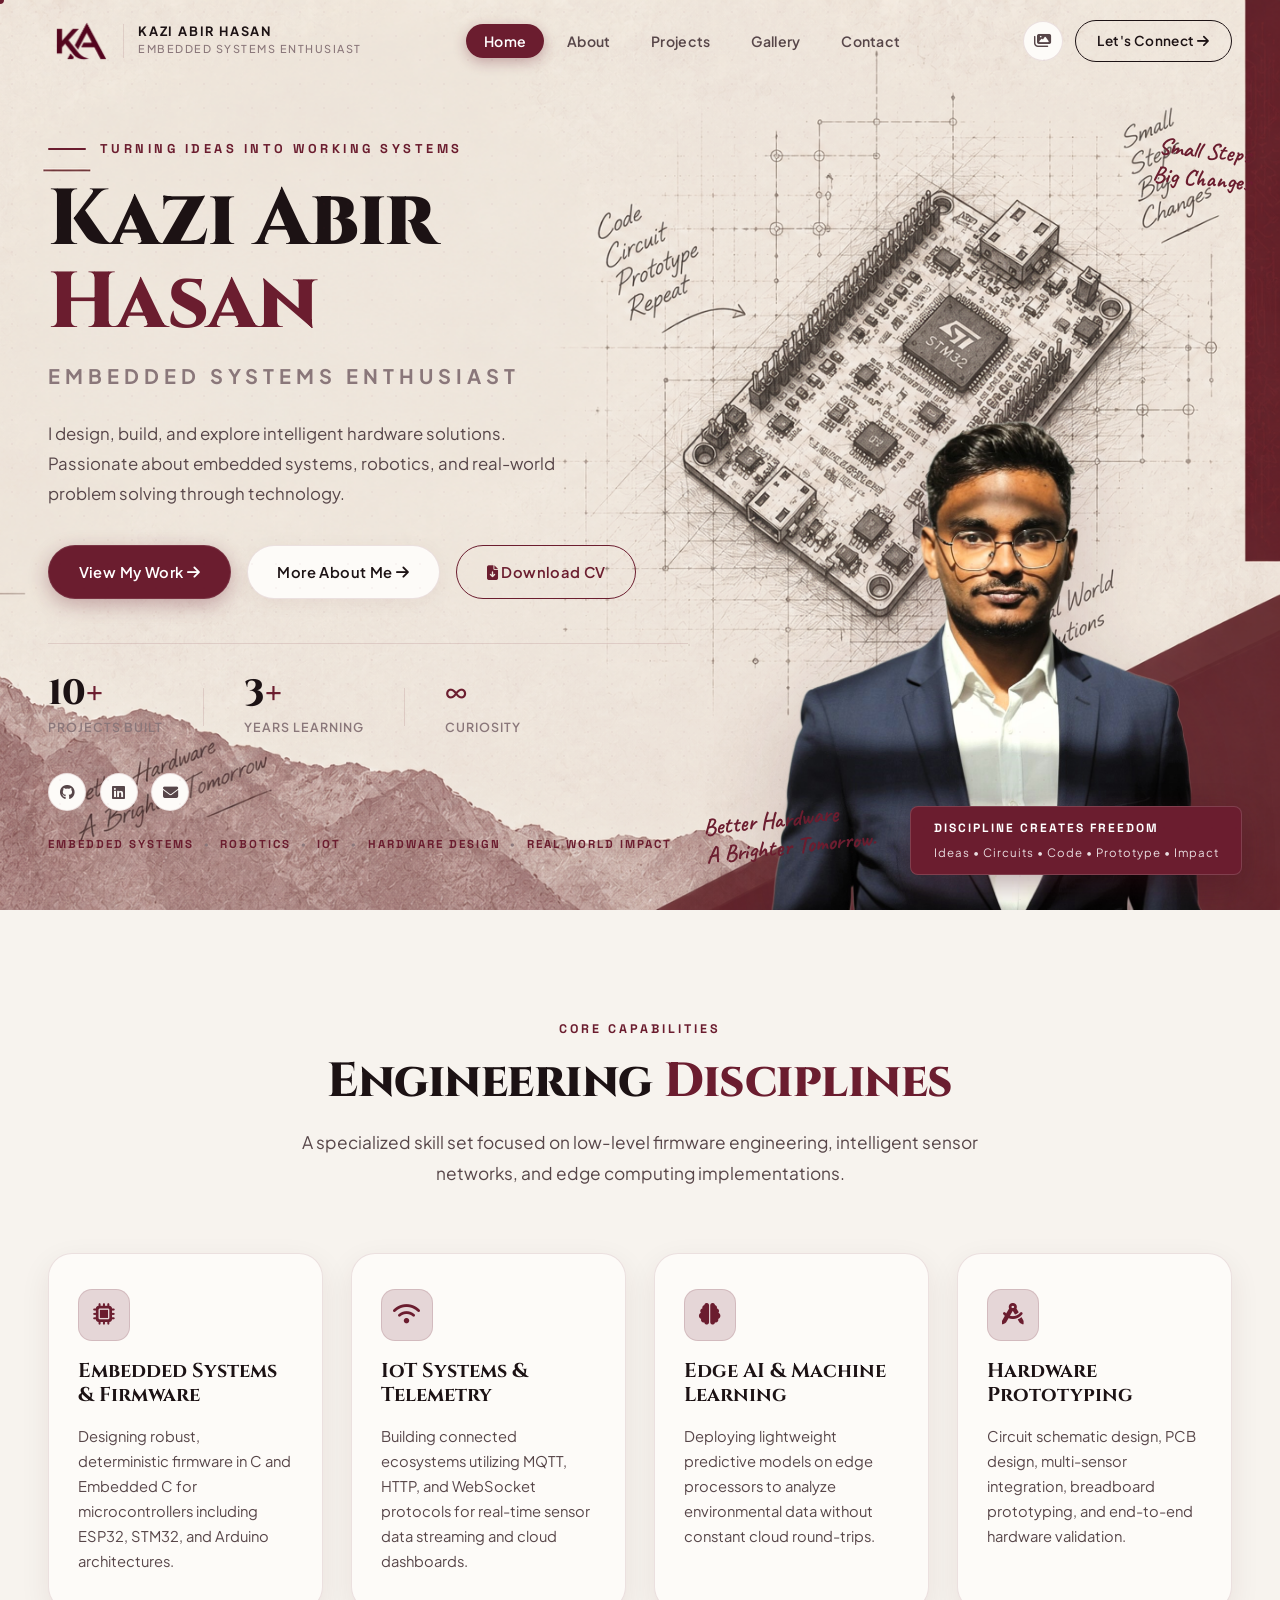
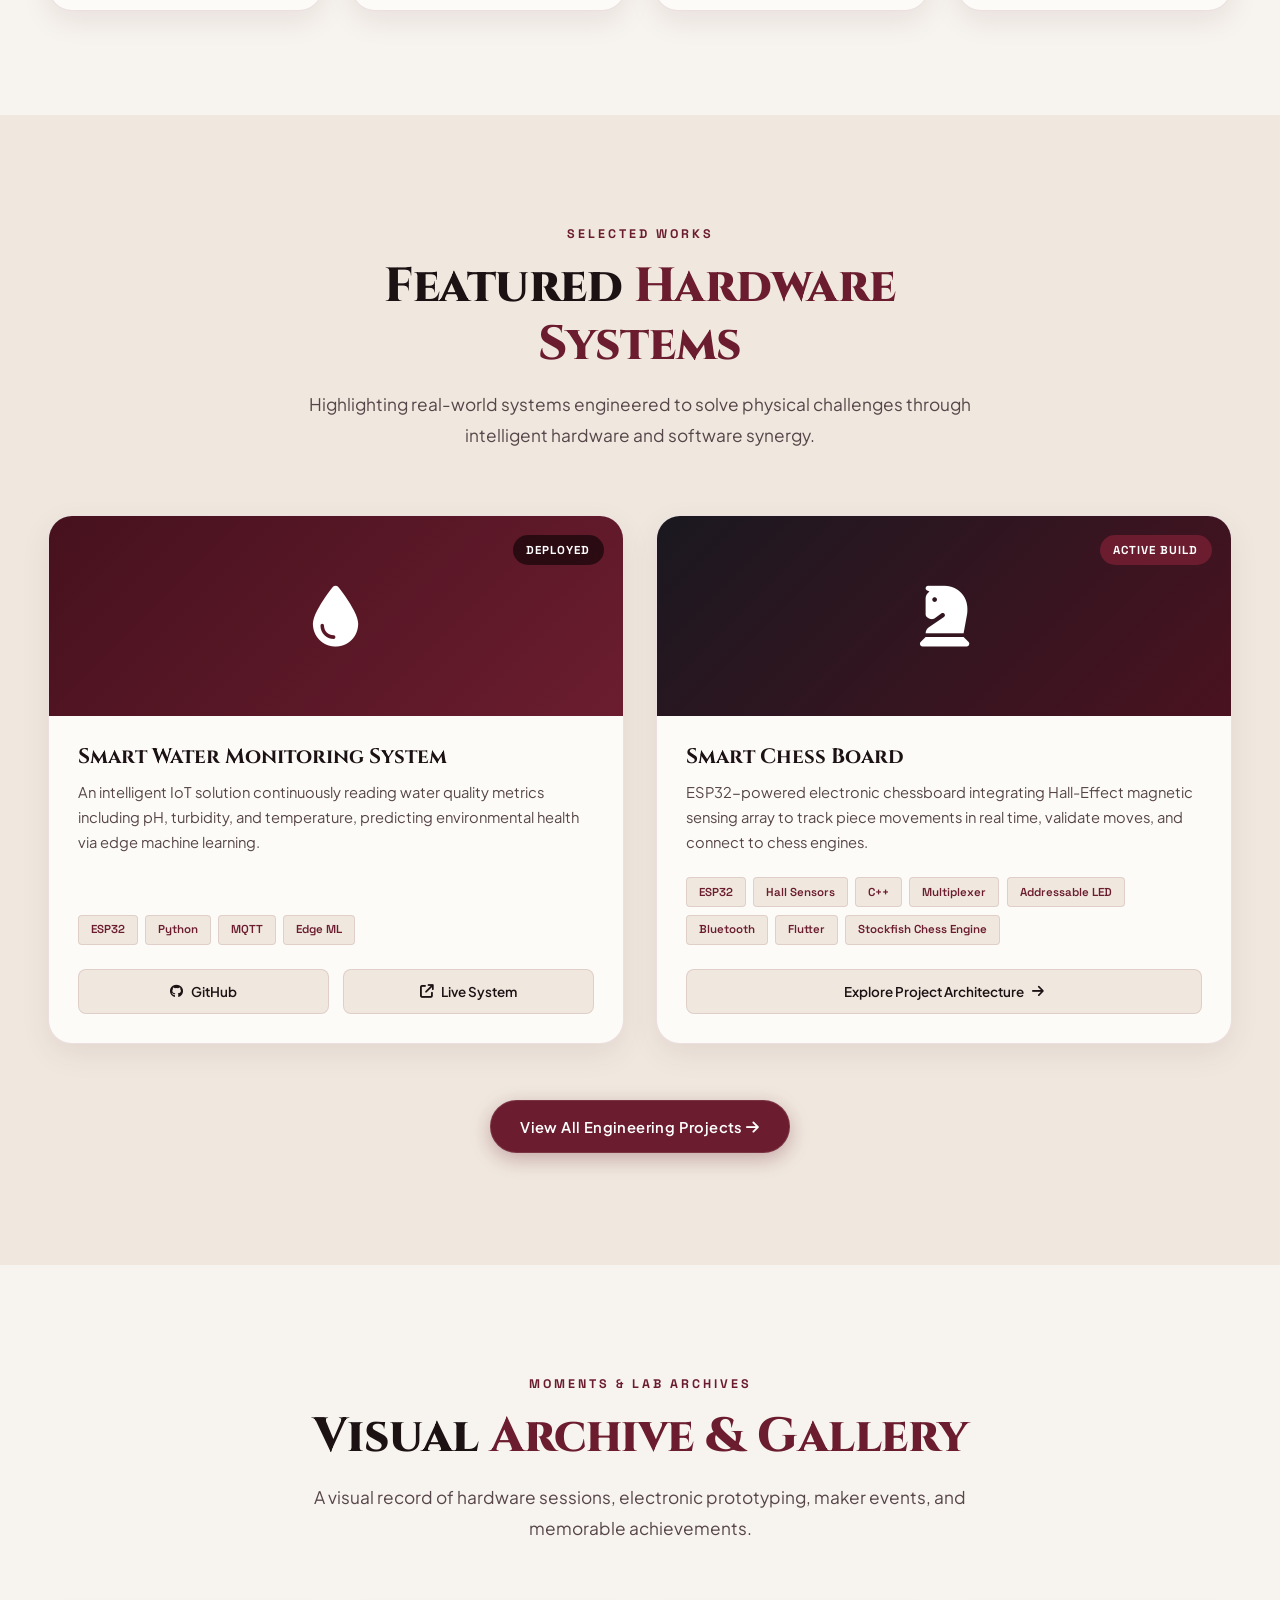
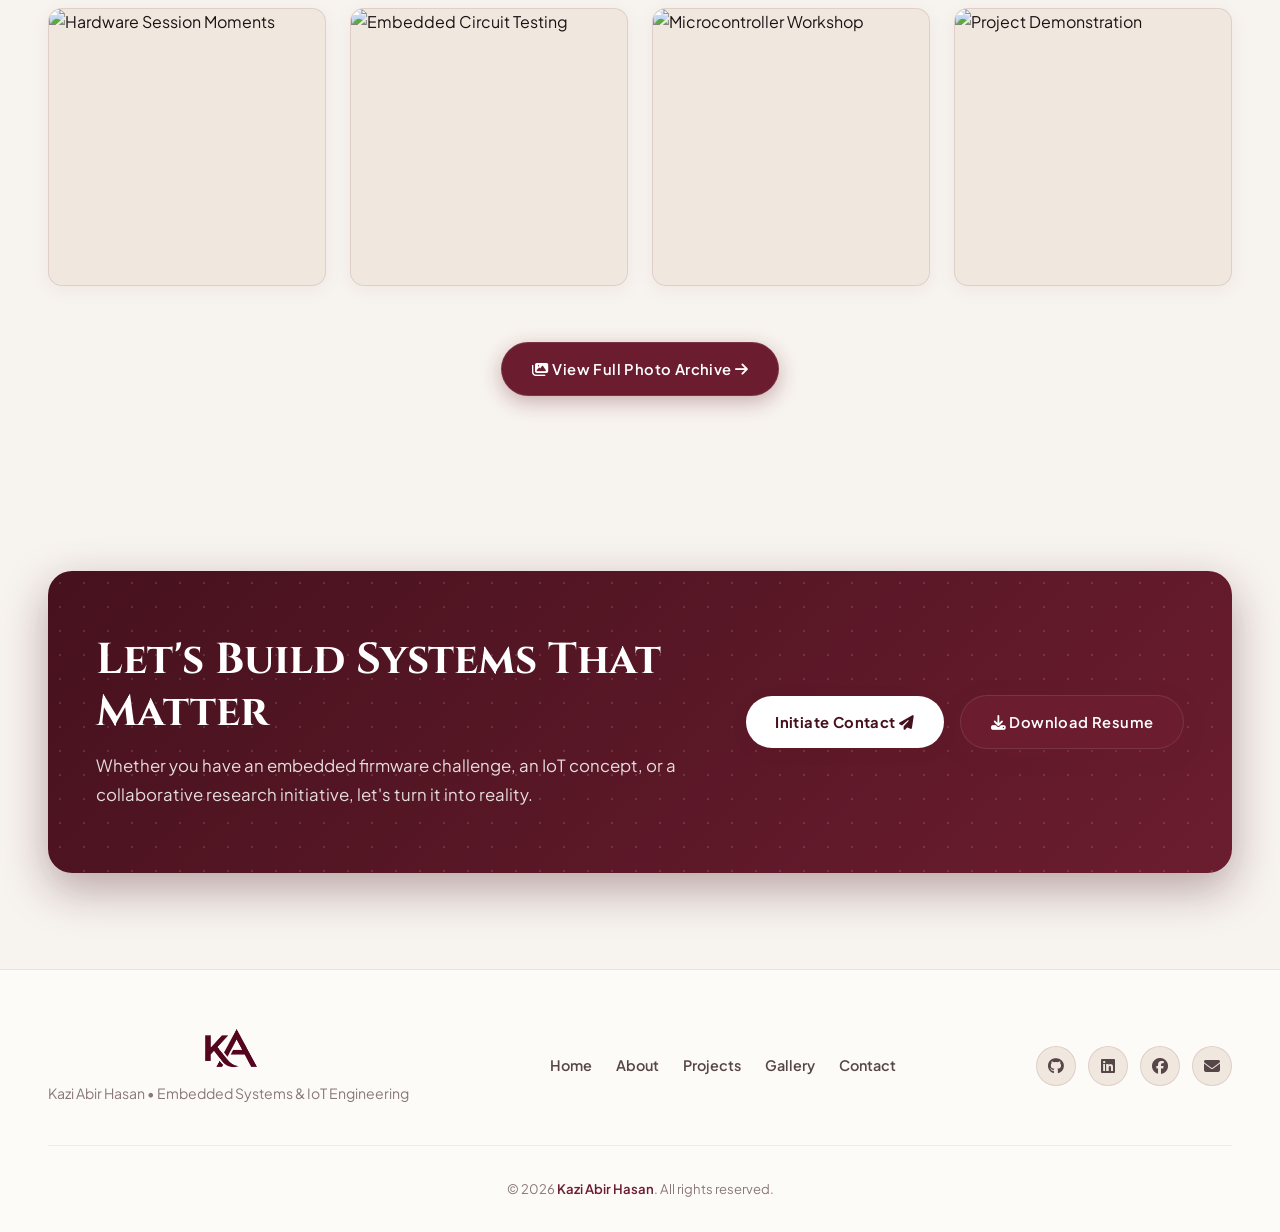
==== commit 78842b68: "Final Update" ====
--- a/index.html
+++ b/index.html
@@ -1,822 +1,503 @@
 <!DOCTYPE html>
-<html lang="en" data-theme="dark">
+<html lang="en" data-theme="light">
+
 <head>
-<meta charset="UTF-8"/>
-<meta name="viewport" content="width=device-width, initial-scale=1.0"/>
-<title>Abir Hasan — IoT & Embedded Systems Developer</title>
-<link href="https://fonts.googleapis.com/css2?family=Syne:wght@400;500;600;700;800&family=DM+Sans:ital,wght@0,300;0,400;0,500;1,300&display=swap" rel="stylesheet"/>
-<link rel="stylesheet" href="https://cdnjs.cloudflare.com/ajax/libs/font-awesome/6.5.0/css/all.min.css"/>
-<script src="https://cdn.jsdelivr.net/npm/@emailjs/browser@4/dist/email.min.js"></script>
-<style>
-:root{--accent:#00c9a7;--accent2:#0077ff;--accent-glow:rgba(0,201,167,0.18);--radius:14px;--radius-sm:8px;--transition:0.3s cubic-bezier(0.4,0,0.2,1);--font-head:'Syne',sans-serif;--font-body:'DM Sans',sans-serif;--shadow:0 4px 32px rgba(0,0,0,0.18)}
-[data-theme="dark"]{--bg:#0d0f14;--bg2:#13161e;--bg3:#1a1e29;--bg4:#222739;--border:rgba(255,255,255,0.07);--text:#eef0f6;--text2:#8b90a7;--text3:#5a5f75;--card-bg:#13161e;--nav-bg:rgba(13,15,20,0.88)}
-[data-theme="light"]{--bg:#f5f6fa;--bg2:#ffffff;--bg3:#eef0f7;--bg4:#e3e6f0;--border:rgba(0,0,0,0.08);--text:#12141c;--text2:#5a6080;--text3:#9298b0;--card-bg:#ffffff;--nav-bg:rgba(245,246,250,0.9)}
-*,*::before,*::after{box-sizing:border-box;margin:0;padding:0}
-html{scroll-behavior:smooth;font-size:16px}
-body{font-family:var(--font-body);background:var(--bg);color:var(--text);line-height:1.7;transition:background var(--transition),color var(--transition);overflow-x:hidden}
-img{display:block;max-width:100%}
-a{color:inherit;text-decoration:none}
-button{cursor:pointer;font-family:var(--font-body)}
-::-webkit-scrollbar{width:5px}
-::-webkit-scrollbar-track{background:var(--bg)}
-::-webkit-scrollbar-thumb{background:var(--accent);border-radius:99px}
-::selection{background:var(--accent);color:#000}
-.container{max-width:1140px;margin:0 auto;padding:0 1.5rem}
-.section{padding:6rem 0}
-.section-label{font-family:var(--font-head);font-size:.72rem;letter-spacing:4px;text-transform:uppercase;color:var(--accent);margin-bottom:.6rem}
-.section-title{font-family:var(--font-head);font-size:clamp(2rem,4vw,2.8rem);font-weight:800;line-height:1.15;color:var(--text);margin-bottom:1rem}
-.section-sub{color:var(--text2);max-width:560px;font-size:1rem;margin-bottom:3.5rem}
-.gradient-text{background:linear-gradient(135deg,var(--accent) 0%,var(--accent2) 100%);-webkit-background-clip:text;-webkit-text-fill-color:transparent;background-clip:text}
-#navbar{position:fixed;top:0;left:0;right:0;z-index:1000;background:var(--nav-bg);backdrop-filter:blur(16px);-webkit-backdrop-filter:blur(16px);border-bottom:1px solid var(--border);transition:background var(--transition),box-shadow var(--transition);height:64px}
-#navbar.scrolled{box-shadow:0 2px 24px rgba(0,0,0,.14)}
-.nav-inner{display:flex;align-items:center;justify-content:space-between;height:64px}
-.nav-logo{font-family:var(--font-head);font-weight:800;font-size:1.3rem;letter-spacing:-.5px}
-.nav-logo span{color:var(--accent)}
-.nav-links{display:flex;align-items:center;gap:.2rem;list-style:none}
-.nav-links a{font-size:.85rem;font-weight:500;color:var(--text2);padding:.4rem .75rem;border-radius:var(--radius-sm);transition:color var(--transition),background var(--transition)}
-.nav-links a:hover,.nav-links a.active{color:var(--accent);background:var(--accent-glow)}
-.nav-actions{display:flex;align-items:center;gap:.6rem}
-#theme-toggle{width:36px;height:36px;border:1px solid var(--border);border-radius:50%;background:var(--bg3);color:var(--text2);display:flex;align-items:center;justify-content:center;font-size:.85rem;transition:all var(--transition)}
-#theme-toggle:hover{color:var(--accent);border-color:var(--accent)}
-.nav-cta{font-size:.82rem;font-weight:600;padding:.45rem 1.1rem;border-radius:99px;background:var(--accent);color:#000;border:none;transition:opacity var(--transition),transform var(--transition);text-decoration:none;display:inline-flex;align-items:center}
-.nav-cta:hover{opacity:.88;transform:translateY(-1px)}
-#hamburger{display:none;width:36px;height:36px;border:1px solid var(--border);border-radius:var(--radius-sm);background:var(--bg3);color:var(--text);font-size:1rem;align-items:center;justify-content:center}
-.mobile-menu{display:none;flex-direction:column;background:var(--bg2);border-bottom:1px solid var(--border);padding:1rem 1.5rem;gap:.3rem;position:fixed;top:64px;left:0;right:0;z-index:999}
-.mobile-menu.open{display:flex}
-.mobile-menu a{padding:.6rem .8rem;border-radius:var(--radius-sm);font-size:.9rem;color:var(--text2);font-weight:500;transition:background var(--transition),color var(--transition)}
-.mobile-menu a:hover{background:var(--bg3);color:var(--accent)}
-#hero{min-height:100vh;display:flex;align-items:center;padding-top:64px;position:relative;overflow:hidden}
-.hero-bg{position:absolute;inset:0;z-index:0;overflow:hidden}
-.hero-orb{position:absolute;border-radius:50%;filter:blur(90px);opacity:.2}
-.orb1{width:600px;height:600px;background:var(--accent);top:-200px;right:-100px;animation:orbFloat 8s ease-in-out infinite}
-.orb2{width:400px;height:400px;background:var(--accent2);bottom:-100px;left:-100px;animation:orbFloat 10s ease-in-out infinite reverse}
-@keyframes orbFloat{0%,100%{transform:translate(0,0)}50%{transform:translate(20px,-30px)}}
-.hero-dots{position:absolute;inset:0;background-image:radial-gradient(circle,var(--text3) 1px,transparent 1px);background-size:32px 32px;opacity:.2}
-.hero-inner{position:relative;z-index:1;display:grid;grid-template-columns:1fr auto;align-items:center;gap:4rem;width:100%}
-.hero-content{max-width:620px}
-.hero-eyebrow{display:flex;align-items:center;gap:.75rem;margin-bottom:1.5rem;opacity:0;animation:fadeUp .7s ease .1s forwards}
-.eyebrow-line{width:32px;height:2px;background:var(--accent);border-radius:99px}
-.eyebrow-text{font-size:.85rem;color:var(--accent);font-weight:500;letter-spacing:1px}
-h1.hero-name{font-family:var(--font-head);font-size:clamp(3rem,7vw,5.5rem);font-weight:800;line-height:1.0;letter-spacing:-2px;margin-bottom:.5rem;opacity:0;animation:fadeUp .7s ease .2s forwards}
-.hero-tagline{font-family:var(--font-head);font-size:clamp(1.1rem,2.5vw,1.5rem);font-weight:600;color:var(--text2);margin-bottom:1.5rem;opacity:0;animation:fadeUp .7s ease .3s forwards}
-.hero-desc{color:var(--text2);font-size:1rem;line-height:1.8;max-width:500px;margin-bottom:2.5rem;opacity:0;animation:fadeUp .7s ease .4s forwards}
-.hero-btns{display:flex;gap:.85rem;flex-wrap:wrap;opacity:0;animation:fadeUp .7s ease .5s forwards}
-.btn{display:inline-flex;align-items:center;gap:.5rem;font-size:.88rem;font-weight:600;padding:.75rem 1.6rem;border-radius:99px;border:none;transition:all var(--transition);cursor:pointer;text-decoration:none;font-family:var(--font-body)}
-.btn-primary{background:linear-gradient(135deg,var(--accent),var(--accent2));color:#fff;box-shadow:0 4px 18px rgba(0,201,167,.3)}
-.btn-primary:hover{transform:translateY(-2px);box-shadow:0 8px 28px rgba(0,201,167,.4)}
-.btn-ghost{background:var(--bg3);color:var(--text);border:1px solid var(--border)}
-.btn-ghost:hover{background:var(--bg4);transform:translateY(-2px)}
-.btn-outline{background:transparent;color:var(--accent);border:1.5px solid var(--accent)}
-.btn-outline:hover{background:var(--accent-glow);transform:translateY(-2px)}
-.hero-image-wrap{opacity:0;animation:fadeIn .9s ease .5s forwards;flex-shrink:0}
-.hero-avatar{width:300px;height:300px;border-radius:30px;background:linear-gradient(135deg,var(--bg3) 0%,var(--bg4) 100%);border:1px solid var(--border);display:flex;align-items:center;justify-content:center;position:relative;overflow:hidden;box-shadow:0 24px 64px rgba(0,0,0,.3)}
-.hero-avatar::before{content:'';position:absolute;inset:-2px;border-radius:32px;background:linear-gradient(135deg,var(--accent),var(--accent2),transparent,transparent);z-index:-1;opacity:.4}
-.hero-status{position:absolute;bottom:-1rem;right:-1rem;background:var(--bg2);border:1px solid var(--border);border-radius:12px;padding:.6rem 1rem;display:flex;align-items:center;gap:.5rem;font-size:.78rem;font-weight:500;color:var(--text2);box-shadow:var(--shadow)}
-.status-dot2{width:8px;height:8px;border-radius:50%;background:#22c55e;box-shadow:0 0 8px #22c55e;animation:pulse 2s infinite}
-@keyframes pulse{0%,100%{transform:scale(1);opacity:1}50%{transform:scale(1.4);opacity:.7}}
-.hero-stats{display:flex;gap:2rem;margin-top:2.5rem;padding-top:2rem;border-top:1px solid var(--border);opacity:0;animation:fadeUp .7s ease .65s forwards}
-.stat-item{display:flex;flex-direction:column}
-.stat-num{font-family:var(--font-head);font-size:1.6rem;font-weight:800;color:var(--text);line-height:1}
-.stat-num span{color:var(--accent)}
-.stat-lbl{font-size:.75rem;color:var(--text3);margin-top:.25rem}
-@keyframes fadeUp{from{opacity:0;transform:translateY(24px)}to{opacity:1;transform:translateY(0)}}
-@keyframes fadeIn{from{opacity:0}to{opacity:1}}
-#about{background:var(--bg)}
-.about-grid{display:grid;grid-template-columns:1fr 1fr;gap:4rem;align-items:center}
-.about-text p{color:var(--text2);font-size:.97rem;line-height:1.85;margin-bottom:1.2rem}
-.about-text p strong{color:var(--text);font-weight:500}
-.about-cards{display:grid;grid-template-columns:1fr 1fr;gap:1rem}
-.info-card{background:var(--card-bg);border:1px solid var(--border);border-radius:var(--radius);padding:1.3rem;display:flex;flex-direction:column;gap:.5rem;transition:border-color var(--transition),transform var(--transition),box-shadow var(--transition)}
-.info-card:hover{border-color:var(--accent);transform:translateY(-3px);box-shadow:0 8px 28px var(--accent-glow)}
-.info-card i{font-size:1.3rem;color:var(--accent);margin-bottom:.2rem}
-.info-card-title{font-family:var(--font-head);font-size:.78rem;font-weight:700;letter-spacing:1px;text-transform:uppercase;color:var(--text3)}
-.info-card-value{font-size:.9rem;font-weight:500;color:var(--text)}
-#skills{background:var(--bg2)}
-.skills-grid{display:grid;grid-template-columns:repeat(auto-fit,minmax(240px,1fr));gap:1.5rem}
-.skill-category{background:var(--card-bg);border:1px solid var(--border);border-radius:var(--radius);padding:1.8rem;transition:border-color var(--transition),box-shadow var(--transition)}
-.skill-category:hover{border-color:rgba(0,201,167,.3);box-shadow:0 8px 36px rgba(0,201,167,.07)}
-.skill-cat-icon{width:44px;height:44px;border-radius:10px;background:var(--accent-glow);color:var(--accent);display:flex;align-items:center;justify-content:center;font-size:1.1rem;margin-bottom:1rem}
-.skill-cat-title{font-family:var(--font-head);font-size:.82rem;font-weight:700;letter-spacing:2px;text-transform:uppercase;color:var(--text3);margin-bottom:1.2rem}
-.skill-tags{display:flex;flex-wrap:wrap;gap:.5rem}
-.skill-tag{font-size:.8rem;padding:.3rem .8rem;border-radius:99px;background:var(--bg3);color:var(--text2);border:1px solid var(--border);font-weight:500;transition:all var(--transition);cursor:default}
-.skill-tag:hover{background:var(--accent-glow);color:var(--accent);border-color:rgba(0,201,167,.3)}
-#projects{background:var(--bg)}
-.filter-row{display:flex;gap:.6rem;margin-bottom:2.5rem;flex-wrap:wrap}
-.filter-btn{font-size:.8rem;font-weight:600;padding:.45rem 1.1rem;border-radius:99px;border:1px solid var(--border);background:var(--bg2);color:var(--text2);transition:all var(--transition);cursor:pointer;font-family:var(--font-body)}
-.filter-btn:hover,.filter-btn.active{background:var(--accent);color:#000;border-color:var(--accent)}
-.projects-grid{display:grid;grid-template-columns:repeat(auto-fill,minmax(300px,1fr));gap:1.5rem}
-.project-card{background:var(--card-bg);border:1px solid var(--border);border-radius:var(--radius);overflow:hidden;transition:all var(--transition);display:flex;flex-direction:column}
-.project-card:hover{transform:translateY(-5px);border-color:rgba(0,201,167,.3);box-shadow:0 16px 48px rgba(0,0,0,.18)}
-.project-card.hidden{display:none}
-.project-thumb{height:170px;background:linear-gradient(135deg,var(--bg3),var(--bg4));display:flex;align-items:center;justify-content:center;font-size:3.5rem;position:relative;overflow:hidden}
-.project-thumb::before{content:'';position:absolute;inset:0;background:linear-gradient(135deg,rgba(0,201,167,.08),rgba(0,119,255,.08))}
-.project-category-badge{position:absolute;top:1rem;right:1rem;font-size:.68rem;font-weight:600;padding:.25rem .65rem;border-radius:99px;background:rgba(0,0,0,.5);color:#fff;letter-spacing:.5px;text-transform:uppercase;backdrop-filter:blur(4px)}
-.project-body{padding:1.5rem;flex:1;display:flex;flex-direction:column}
-.project-title{font-family:var(--font-head);font-size:1.05rem;font-weight:700;color:var(--text);margin-bottom:.6rem}
-.project-desc{font-size:.85rem;color:var(--text2);line-height:1.7;margin-bottom:1.1rem;flex:1}
-.project-tech{display:flex;flex-wrap:wrap;gap:.4rem;margin-bottom:1.2rem}
-.tech-tag{font-size:.68rem;font-weight:600;padding:.2rem .6rem;border-radius:4px;background:var(--bg3);color:var(--accent);letter-spacing:.3px}
-.project-links{display:flex;gap:.6rem}
-.project-link{flex:1;display:flex;align-items:center;justify-content:center;gap:.4rem;font-size:.78rem;font-weight:600;padding:.5rem;border-radius:var(--radius-sm);border:1px solid var(--border);background:var(--bg3);color:var(--text2);transition:all var(--transition);cursor:pointer;text-decoration:none}
-.project-link:hover{background:var(--accent);color:#000;border-color:var(--accent)}
-#achievements{background:var(--bg2)}
-.timeline{position:relative;max-width:720px;margin:0 auto}
-.timeline::before{content:'';position:absolute;left:18px;top:0;bottom:0;width:2px;background:linear-gradient(180deg,var(--accent),var(--accent2),transparent)}
-.timeline-item{display:flex;gap:1.8rem;padding-bottom:2.5rem;opacity:0;transform:translateX(-20px);transition:opacity .5s ease,transform .5s ease}
-.timeline-item.visible{opacity:1;transform:translateX(0)}
-.timeline-dot{flex-shrink:0;width:38px;height:38px;border-radius:50%;background:var(--bg2);border:2px solid var(--accent);display:flex;align-items:center;justify-content:center;color:var(--accent);font-size:.88rem;z-index:1;position:relative;margin-top:.1rem;box-shadow:0 0 0 4px var(--bg2),0 0 0 6px rgba(0,201,167,.15)}
-.timeline-content{background:var(--card-bg);border:1px solid var(--border);border-radius:var(--radius);padding:1.3rem 1.5rem;flex:1;transition:border-color var(--transition)}
-.timeline-content:hover{border-color:rgba(0,201,167,.3)}
-.timeline-date{font-size:.72rem;font-weight:600;color:var(--accent);letter-spacing:1px;text-transform:uppercase;margin-bottom:.3rem}
-.timeline-title{font-family:var(--font-head);font-size:1rem;font-weight:700;color:var(--text);margin-bottom:.3rem}
-.timeline-body{font-size:.85rem;color:var(--text2);line-height:1.7}
-#github{background:var(--bg)}
-.github-card{background:var(--card-bg);border:1px solid var(--border);border-radius:var(--radius);padding:2.5rem;text-align:center}
-.github-graph{background:var(--bg3);border-radius:var(--radius-sm);padding:1.5rem;margin:1.5rem 0;overflow-x:auto}
-.contrib-row{display:flex;gap:3px}
-.contrib-col{display:flex;flex-direction:column;gap:3px}
-.contrib-cell{width:12px;height:12px;border-radius:2px;background:var(--bg4);flex-shrink:0}
-.contrib-cell.l1{background:rgba(0,201,167,.2)}
-.contrib-cell.l2{background:rgba(0,201,167,.4)}
-.contrib-cell.l3{background:rgba(0,201,167,.65)}
-.contrib-cell.l4{background:var(--accent)}
-.github-stats-row{display:flex;justify-content:center;gap:3rem;margin-top:1.5rem;flex-wrap:wrap}
-.gh-stat{text-align:center}
-.gh-stat-num{font-family:var(--font-head);font-size:1.8rem;font-weight:800;color:var(--text)}
-.gh-stat-lbl{font-size:.75rem;color:var(--text3);margin-top:.2rem}
-#blog{background:var(--bg2)}
-.blog-grid{display:grid;grid-template-columns:repeat(auto-fill,minmax(300px,1fr));gap:1.5rem}
-.blog-card{background:var(--card-bg);border:1px solid var(--border);border-radius:var(--radius);overflow:hidden;transition:all var(--transition);cursor:pointer;display:flex;flex-direction:column}
-.blog-card:hover{transform:translateY(-4px);border-color:rgba(0,201,167,.3);box-shadow:0 12px 40px rgba(0,0,0,.14)}
-.blog-thumb{height:140px;display:flex;align-items:center;justify-content:center;font-size:3rem;position:relative}
-.blog-body{padding:1.4rem;flex:1;display:flex;flex-direction:column}
-.blog-meta{display:flex;align-items:center;gap:.75rem;margin-bottom:.8rem}
-.blog-tag{font-size:.68rem;font-weight:600;color:var(--accent);text-transform:uppercase;letter-spacing:1px}
-.blog-date{font-size:.72rem;color:var(--text3)}
-.blog-title{font-family:var(--font-head);font-size:1rem;font-weight:700;color:var(--text);line-height:1.4;margin-bottom:.6rem}
-.blog-excerpt{font-size:.83rem;color:var(--text2);line-height:1.7;flex:1;margin-bottom:1rem}
-.blog-read{font-size:.8rem;font-weight:600;color:var(--accent);display:flex;align-items:center;gap:.35rem}
-.blog-read i{font-size:.7rem;transition:transform var(--transition)}
-.blog-card:hover .blog-read i{transform:translateX(3px)}
-#contact{background:var(--bg)}
-.contact-wrapper{display:grid;grid-template-columns:1fr 1.4fr;gap:4rem;align-items:start}
-.contact-info-title{font-family:var(--font-head);font-size:1.6rem;font-weight:800;margin-bottom:1rem;line-height:1.3}
-.contact-info-text{font-size:.9rem;color:var(--text2);line-height:1.8;margin-bottom:2rem}
-.contact-links{display:flex;flex-direction:column;gap:.75rem}
-.contact-link-item{display:flex;align-items:center;gap:1rem;padding:.9rem 1.1rem;background:var(--card-bg);border:1px solid var(--border);border-radius:var(--radius);transition:all var(--transition);color:var(--text2);font-size:.88rem;font-weight:500}
-.contact-link-item:hover{border-color:var(--accent);color:var(--accent);transform:translateX(4px)}
-.contact-link-icon{width:36px;height:36px;border-radius:var(--radius-sm);background:var(--bg3);display:flex;align-items:center;justify-content:center;font-size:1rem;color:var(--accent);flex-shrink:0}
-.social-row{display:flex;gap:.6rem;margin-top:1.5rem}
-.social-icon{width:40px;height:40px;border-radius:50%;border:1px solid var(--border);background:var(--card-bg);display:flex;align-items:center;justify-content:center;color:var(--text2);font-size:1rem;transition:all var(--transition)}
-.social-icon:hover{background:var(--accent);color:#000;border-color:var(--accent);transform:translateY(-2px)}
-.contact-form{background:var(--card-bg);border:1px solid var(--border);border-radius:var(--radius);padding:2rem}
-.form-row{display:grid;grid-template-columns:1fr 1fr;gap:1rem}
-.form-group{margin-bottom:1.2rem}
-.form-label{display:block;font-size:.8rem;font-weight:600;color:var(--text2);margin-bottom:.45rem;letter-spacing:.5px}
-.form-input,.form-textarea{width:100%;background:var(--bg3);border:1px solid var(--border);border-radius:var(--radius-sm);color:var(--text);font-family:var(--font-body);font-size:.9rem;padding:.75rem 1rem;outline:none;transition:border-color var(--transition),box-shadow var(--transition);resize:none}
-.form-input:focus,.form-textarea:focus{border-color:var(--accent);box-shadow:0 0 0 3px var(--accent-glow)}
-.form-textarea{min-height:130px}
-.form-submit{width:100%;justify-content:center}
-.form-success{display:none;text-align:center;color:var(--accent);padding:1rem;font-weight:500}
-footer{background:var(--bg2);border-top:1px solid var(--border);padding:2rem 0}
-.footer-inner{display:flex;align-items:center;justify-content:space-between;flex-wrap:wrap;gap:1rem}
-.footer-copy{font-size:.82rem;color:var(--text3)}
-.footer-copy span{color:var(--accent)}
-.footer-links{display:flex;gap:1.5rem}
-.footer-links a{font-size:.82rem;color:var(--text3);transition:color var(--transition)}
-.footer-links a:hover{color:var(--accent)}
-#scroll-top{position:fixed;bottom:1.8rem;right:1.8rem;width:44px;height:44px;border-radius:50%;background:var(--accent);color:#000;border:none;display:flex;align-items:center;justify-content:center;font-size:1rem;cursor:pointer;opacity:0;pointer-events:none;transform:translateY(12px);transition:all var(--transition);z-index:999;box-shadow:0 4px 18px rgba(0,201,167,.4)}
-#scroll-top.visible{opacity:1;pointer-events:all;transform:translateY(0)}
-#scroll-top:hover{transform:translateY(-2px);box-shadow:0 8px 26px rgba(0,201,167,.5)}
-.reveal{opacity:0;transform:translateY(30px);transition:opacity .65s ease,transform .65s ease}
-.reveal.visible{opacity:1;transform:translateY(0)}
-.reveal-delay-1{transition-delay:.1s}
-.reveal-delay-2{transition-delay:.2s}
-.reveal-delay-3{transition-delay:.3s}
-@media(max-width:900px){.hero-inner{grid-template-columns:1fr;text-align:center}.hero-btns{justify-content:center}.hero-eyebrow{justify-content:center}.hero-image-wrap{display:none}.hero-stats{justify-content:center}.about-grid{grid-template-columns:1fr}.contact-wrapper{grid-template-columns:1fr;gap:2.5rem}}
-@media(max-width:700px){.nav-links{display:none}.nav-cta{display:none}#hamburger{display:flex}.section{padding:4rem 0}.form-row{grid-template-columns:1fr}.about-cards{grid-template-columns:1fr 1fr}.hero-stats{gap:1.2rem}.footer-inner{flex-direction:column;text-align:center}}
-@media(max-width:480px){.about-cards{grid-template-columns:1fr}.projects-grid{grid-template-columns:1fr}.blog-grid{grid-template-columns:1fr}}
-</style>
+  <meta charset="UTF-8" />
+  <meta name="viewport" content="width=device-width, initial-scale=1.0" />
+  <title>Kazi Abir Hasan | Embedded Systems Enthusiast</title>
+  <meta name="description"
+    content="Portfolio of Kazi Abir Hasan, Embedded Systems Enthusiast and IoT Developer designing intelligent hardware solutions." />
+
+  <!-- Preconnect and Google Fonts -->
+  <link rel="preconnect" href="https://fonts.googleapis.com" />
+  <link rel="preconnect" href="https://fonts.gstatic.com" crossorigin />
+  <link
+    href="https://fonts.googleapis.com/css2?family=Caveat:wght@500;600;700&family=Cinzel:wght@600;700;800;900&family=Plus+Jakarta+Sans:ital,wght@0,300;0,400;0,500;0,600;0,700;0,800;1,400&family=Space+Grotesk:wght@500;600;700&display=swap"
+    rel="stylesheet" />
+
+  <!-- Font Awesome Icons -->
+  <link rel="stylesheet" href="https://cdnjs.cloudflare.com/ajax/libs/font-awesome/6.5.0/css/all.min.css" />
+
+  <!-- Stylesheets -->
+  <link rel="stylesheet" href="./css/style.css?v=1.2" />
+  <link rel="stylesheet" href="./css/transitions.css" />
+  <link rel="stylesheet" href="./css/pages/home.css?v=1.2" />
+  <link rel="stylesheet" href="./css/pages/gallery.css" />
 </head>
+
 <body>
-<nav id="navbar">
-  <div class="container">
-    <div class="nav-inner">
-      <a href="#hero" class="nav-logo">Abir<span>.</span></a>
-      <ul class="nav-links">
-        <li><a href="#hero">Home</a></li>
-        <li><a href="#about">About</a></li>
-        <li><a href="#skills">Skills</a></li>
-        <li><a href="#projects">Projects</a></li>
-        <li><a href="#achievements">Achievements</a></li>
-        <li><a href="#blog">Blog</a></li>
-        <li><a href="#contact">Contact</a></li>
-      </ul>
-      <div class="nav-actions">
-        <button id="albumBtn" aria-label="Album" title="Photo Album" style="display:flex;align-items:center;gap:.4rem;background:linear-gradient(135deg,var(--accent),var(--accent2));color:#000;border:none;font-size:.78rem;font-weight:700;padding:.42rem .9rem;border-radius:99px;cursor:pointer;font-family:var(--font-body);white-space:nowrap;transition:opacity .2s" onmouseover="this.style.opacity='.82'" onmouseout="this.style.opacity='1'"><i class="fa-solid fa-images"></i> Album</button>
-        <button id="theme-toggle" aria-label="Toggle theme"><i class="fa-solid fa-moon"></i></button>
-        <a href="#contact" class="btn nav-cta">Hire Me</a>
-        <button id="hamburger" aria-label="Menu"><i class="fa-solid fa-bars"></i></button>
+  <!-- Texture overlay -->
+  <div class="texture-overlay"></div>
+
+  <!-- Curtain Page Transition Container -->
+  <div id="page-curtain">
+    <div class="curtain-layer curtain-layer-1"></div>
+    <div class="curtain-layer curtain-layer-2">
+      <div class="curtain-logo">
+        <img src="./assets/logo.png" alt="Logo" class="curtain-logo-img" />
       </div>
     </div>
   </div>
-</nav>
-<div class="mobile-menu" id="mobile-menu">
-  <a href="#hero">Home</a><a href="#about">About</a><a href="#skills">Skills</a>
-  <a href="#projects">Projects</a><a href="#achievements">Achievements</a>
-  <a href="#blog">Blog</a><a href="#contact">Contact</a>
-</div>
-
-<section id="hero">
-  <div class="hero-bg">
-    <div class="hero-dots"></div>
-    <div class="hero-orb orb1"></div>
-    <div class="hero-orb orb2"></div>
-  </div>
-  <div class="container">
-    <div class="hero-inner">
-      <div class="hero-content">
-        <div class="hero-eyebrow">
-          <div class="eyebrow-line"></div>
-          <span class="eyebrow-text">Computer Science Student</span>
-        </div>
-        <h1 class="hero-name"> Kazi Abir<br/><span class="gradient-text">Hasan</span></h1>
-        <div class="hero-tagline">IoT &amp; Embedded Systems Developer</div>
-        <p class="hero-desc">Building intelligent systems that bridge the physical and digital worlds — combining hardware expertise with software craftsmanship to create real-world IoT solutions that actually matter.</p>
-        <div class="hero-btns">
-          <a href="#projects" class="btn btn-primary"><i class="fa-solid fa-rocket"></i> View Projects</a>
-          <a href="#contact" class="btn btn-ghost"><i class="fa-solid fa-envelope"></i> Contact Me</a>
-          <a href="https://drive.google.com/uc?export=download&id=1ofC5WdcspEHl1ugsIQei2_bu_kNqQWtd" class="btn btn-outline" id="download-cv" target="_blank"><i class="fa-solid fa-download"></i> Download CV</a>
-        </div>
-        <div class="hero-stats">
-          <div class="stat-item"><div class="stat-num">4<span>+</span></div><div class="stat-lbl">Projects Built</div></div>
-          <div class="stat-item"><div class="stat-num">3<span>+</span></div><div class="stat-lbl">Technologies</div></div>
-          <div class="stat-item"><div class="stat-num">2<span>+</span></div><div class="stat-lbl">Years Learning</div></div>
-          <div class="stat-item"><div class="stat-num">1<span>+</span></div><div class="stat-lbl">Research Focus</div></div>
-        </div>
-      </div>
-      <div class="hero-image-wrap">
-        <div class="hero-avatar">
-          <img src="https://drive.google.com/thumbnail?id=1n7b9pYwC6HkEAeapaTdS88EQqE_G6JX8&sz=w600" alt="Abir Hasan" style="width:100%;height:100%;object-fit:cover;border-radius:28px;display:block"/>
-          <div class="hero-status"><div class="status-dot2"></div>Available for opportunities</div>
-        </div>
-      </div>
+
+  <!-- Navigation Bar -->
+  <header id="site-header">
+    <div class="container nav-container">
+      <a href="./index.html" class="nav-brand">
+        <img src="./assets/logo.png" alt="Logo" class="brand-logo-img" />
+        <div class="brand-meta">
+          <span class="brand-name">Kazi Abir Hasan</span>
+          <span class="brand-title">Embedded Systems Enthusiast</span>
+        </div>
+      </a>
+
+      <nav>
+        <ul class="nav-menu">
+          <li><a href="./index.html" class="nav-link active">Home</a></li>
+          <li><a href="./about.html" class="nav-link">About</a></li>
+          <li><a href="./projects.html" class="nav-link">Projects</a></li>
+          <li><a href="./gallery.html" class="nav-link">Gallery</a></li>
+          <li><a href="./contact.html" class="nav-link">Contact</a></li>
+        </ul>
+      </nav>
+
+      <div class="nav-actions">
+        <a href="./gallery.html" class="btn-theme-toggle" aria-label="Photo Album" title="Open Photo Gallery"
+          style="text-decoration: none;">
+          <i class="fa-solid fa-images"></i>
+        </a>
+        <a href="./contact.html" class="btn-nav-connect magnetic-btn">
+          <span>Let's Connect</span>
+          <i class="fa-solid fa-arrow-right"></i>
+        </a>
+        <button id="hamburger-btn" class="hamburger-btn" aria-label="Open Navigation Drawer" aria-expanded="false">
+          <i class="fa-solid fa-bars"></i>
+        </button>
+      </div>
+    </div>
+  </header>
+
+  <!-- Mobile Drawer Menu -->
+  <div id="mobile-drawer" class="mobile-nav-drawer">
+    <a href="./index.html" class="nav-link active"><span>Home</span> <i class="fa-solid fa-chevron-right"></i></a>
+    <a href="./about.html" class="nav-link"><span>About</span> <i class="fa-solid fa-chevron-right"></i></a>
+    <a href="./projects.html" class="nav-link"><span>Projects</span> <i class="fa-solid fa-chevron-right"></i></a>
+    <a href="./gallery.html" class="nav-link"><span>Gallery</span> <i class="fa-solid fa-chevron-right"></i></a>
+    <a href="./contact.html" class="nav-link"><span>Contact</span> <i class="fa-solid fa-chevron-right"></i></a>
+    <div class="mobile-cta-row">
+      <a href="./contact.html" class="btn btn-burgundy" style="width: 100%;">
+        <span>Let's Connect</span>
+        <i class="fa-solid fa-arrow-right"></i>
+      </a>
     </div>
   </div>
-</section>
-
-<section id="about" class="section">
-  <div class="container">
-    <div class="about-grid">
-      <div class="about-text">
-        <div class="section-label reveal">Who I Am</div>
-        <h2 class="section-title reveal reveal-delay-1">Passionate about<br/><span class="gradient-text">Intelligent Systems</span></h2>
-        <div class="reveal reveal-delay-2">
-          <p>I'm <strong>Kazi Abir Hasan</strong>, a Computer Science student with a deep passion for <strong>IoT systems</strong> and <strong>embedded software development</strong>. I love working at the intersection of hardware and software — designing systems that sense, process, and respond to the real world in meaningful ways.</p>
-          <p>My interests span <strong>robotics</strong>, <strong>AI-driven solutions</strong>, and <strong>real-world problem solving</strong>. I believe technology should create tangible impact, whether that's monitoring environmental conditions with smart sensors, automating physical processes, or making data-driven decisions at the edge.</p>
-          <p>Currently exploring <strong>machine learning</strong> integration with embedded hardware, and actively looking to collaborate on projects that push the boundaries of what connected systems can do.</p>
-        </div>
-      </div>
-      <div class="about-cards reveal reveal-delay-1">
-        <div class="info-card"><i class="fa-solid fa-location-dot"></i><div class="info-card-title">Location</div><div class="info-card-value">Bangladesh 🇧🇩</div></div>
-        <div class="info-card"><i class="fa-solid fa-graduation-cap"></i><div class="info-card-title">Education</div><div class="info-card-value">CSE Undergraduate</div></div>
-        <div class="info-card"><i class="fa-solid fa-flask"></i><div class="info-card-title">Research Interest</div><div class="info-card-value">IoT &amp; Edge AI</div></div>
-        <div class="info-card"><i class="fa-solid fa-handshake"></i><div class="info-card-title">Collaboration</div><div class="info-card-value">Open to Work</div></div>
+
+  <main>
+    <!-- HERO STAGE (Matches demo.png & template.png) -->
+    <section class="hero-stage">
+      <!-- Background Template Artwork -->
+      <div class="hero-template-bg"></div>
+
+      <div class="container">
+        <div class="hero-grid">
+          <!-- Left Column: Typography & CTAs -->
+          <div class="hero-info">
+            <div class="hero-pretitle">
+              <span class="hero-pretitle-line"></span>
+              <span class="hero-pretitle-text">Turning Ideas Into Working Systems</span>
+            </div>
+
+            <h1 class="hero-title">
+              Kazi Abir <span class="title-surname">Hasan</span>
+            </h1>
+
+            <div class="hero-subtitle">
+              Embedded Systems Enthusiast
+            </div>
+
+            <p class="hero-bio">
+              I design, build, and explore intelligent hardware solutions. Passionate about embedded systems, robotics,
+              and real-world problem solving through technology.
+            </p>
+
+            <div class="hero-actions">
+              <a href="./projects.html" class="btn btn-burgundy magnetic-btn">
+                <span>View My Work</span>
+                <i class="fa-solid fa-arrow-right"></i>
+              </a>
+              <a href="./about.html" class="btn btn-cashmere-outline magnetic-btn">
+                <span>More About Me</span>
+                <i class="fa-solid fa-arrow-right"></i>
+              </a>
+              <a href="https://drive.google.com/uc?export=download&id=1h6hKA6caO2LQuSTGgoBCsk9sLJAeCngB&utm"
+                class="btn btn-outline-burgundy magnetic-btn" target="_blank" rel="noopener">
+                <i class="fa-solid fa-file-arrow-down"></i>
+                <span>Download CV</span>
+              </a>
+            </div>
+
+            <!-- Stats Row -->
+            <div class="hero-stats-row">
+              <div class="hero-stat-item">
+                <div class="hero-stat-value">10<span>+</span></div>
+                <div class="hero-stat-label">Projects Built</div>
+              </div>
+              <div class="hero-stat-divider"></div>
+              <div class="hero-stat-item">
+                <div class="hero-stat-value">3<span>+</span></div>
+                <div class="hero-stat-label">Years Learning</div>
+              </div>
+              <div class="hero-stat-divider"></div>
+              <div class="hero-stat-item">
+                <div class="hero-stat-value"><span>&infin;</span></div>
+                <div class="hero-stat-label">Curiosity</div>
+              </div>
+            </div>
+
+            <!-- Socials & Discipline Keywords -->
+            <div class="hero-meta-row">
+              <div class="hero-socials">
+                <a href="https://github.com/abir930" target="_blank" rel="noopener" class="hero-social-link"
+                  aria-label="GitHub">
+                  <i class="fa-brands fa-github"></i>
+                </a>
+                <a href="https://www.linkedin.com/in/abir-hasan-mahin-552a61374/" target="_blank" rel="noopener"
+                  class="hero-social-link" aria-label="LinkedIn">
+                  <i class="fa-brands fa-linkedin"></i>
+                </a>
+                <a href="mailto:abirhasanmahin228@gmail.com" class="hero-social-link" aria-label="Email">
+                  <i class="fa-solid fa-envelope"></i>
+                </a>
+              </div>
+
+              <div class="hero-disciplines-list">
+                <span>Embedded Systems</span>
+                <span>Robotics</span>
+                <span>IoT</span>
+                <span>Hardware Design</span>
+                <span>Real World Impact</span>
+              </div>
+            </div>
+          </div>
+
+          <!-- Right Column: Cutout Portrait Layering -->
+          <div class="hero-visual">
+            <!-- Sketch Annotations -->
+            <div class="sketch-badge sketch-badge-top-right float-slow">
+              Small Steps<br />Big Changes
+            </div>
+
+            <div class="sketch-badge sketch-badge-bottom-left">
+              Better Hardware<br />A Brighter Tomorrow.
+            </div>
+
+            <!-- Cutout Portrait -->
+            <div class="portrait-frame">
+              <img src="./assets/Kazi%20Abir%20Hasan.png" alt="Kazi Abir Hasan" class="portrait-img" />
+            </div>
+
+            <!-- Facet Tag (matches bottom right facet in demo.png) -->
+            <div class="hero-facet-tag">
+              <span class="facet-title">Discipline Creates Freedom</span>
+              <span class="facet-subtitle">Ideas • Circuits • Code • Prototype • Impact</span>
+            </div>
+          </div>
+        </div>
+      </div>
+    </section>
+
+    <!-- CORE DISCIPLINES SECTION -->
+    <section class="home-section">
+      <div class="container">
+        <div class="section-head fade-up">
+          <div class="page-label">Core Capabilities</div>
+          <h2 class="page-title">Engineering <span class="accent-burgundy">Disciplines</span></h2>
+          <p class="page-description">
+            A specialized skill set focused on low-level firmware engineering, intelligent sensor networks, and edge
+            computing implementations.
+          </p>
+        </div>
+
+        <div class="disciplines-grid">
+          <div class="card discipline-card fade-up stagger-1">
+            <div class="discipline-icon-box">
+              <i class="fa-solid fa-microchip"></i>
+            </div>
+            <h3 class="discipline-title">Embedded Systems &amp; Firmware</h3>
+            <p class="discipline-desc">
+              Designing robust, deterministic firmware in C and Embedded C for microcontrollers including ESP32, STM32,
+              and Arduino architectures.
+            </p>
+          </div>
+
+          <div class="card discipline-card fade-up stagger-2">
+            <div class="discipline-icon-box">
+              <i class="fa-solid fa-wifi"></i>
+            </div>
+            <h3 class="discipline-title">IoT Systems &amp; Telemetry</h3>
+            <p class="discipline-desc">
+              Building connected ecosystems utilizing MQTT, HTTP, and WebSocket protocols for real-time sensor data
+              streaming and cloud dashboards.
+            </p>
+          </div>
+
+          <div class="card discipline-card fade-up stagger-3">
+            <div class="discipline-icon-box">
+              <i class="fa-solid fa-brain"></i>
+            </div>
+            <h3 class="discipline-title">Edge AI &amp; Machine Learning</h3>
+            <p class="discipline-desc">
+              Deploying lightweight predictive models on edge processors to analyze environmental data without constant
+              cloud round-trips.
+            </p>
+          </div>
+
+          <div class="card discipline-card fade-up stagger-4">
+            <div class="discipline-icon-box">
+              <i class="fa-solid fa-compass-drafting"></i>
+            </div>
+            <h3 class="discipline-title">Hardware Prototyping</h3>
+            <p class="discipline-desc">
+              Circuit schematic design, PCB design, multi-sensor integration, breadboard prototyping, and end-to-end
+              hardware validation.
+            </p>
+          </div>
+        </div>
+      </div>
+    </section>
+
+    <!-- FEATURED SYSTEMS PREVIEW -->
+    <section class="home-section" style="background-color: var(--cashmere-surface-2);">
+      <div class="container">
+        <div class="section-head fade-up">
+          <div class="page-label">Selected Works</div>
+          <h2 class="page-title">Featured <span class="accent-burgundy">Hardware Systems</span></h2>
+          <p class="page-description">
+            Highlighting real-world systems engineered to solve physical challenges through intelligent hardware and
+            software synergy.
+          </p>
+        </div>
+
+        <div class="featured-projects-grid">
+          <!-- Featured Project 1 -->
+          <div class="card featured-project-card fade-up stagger-1">
+            <div class="project-visual-header">
+              <i class="fa-solid fa-droplet"></i>
+              <span class="project-status-pill">Deployed</span>
+            </div>
+            <div class="project-card-content">
+              <h3 class="project-card-title">Smart Water Monitoring System</h3>
+              <p class="project-card-desc">
+                An intelligent IoT solution continuously reading water quality metrics including pH, turbidity, and
+                temperature, predicting environmental health via edge machine learning.
+              </p>
+              <div class="tech-tag-row">
+                <span class="tech-tag">ESP32</span>
+                <span class="tech-tag">Python</span>
+                <span class="tech-tag">MQTT</span>
+                <span class="tech-tag">Edge ML</span>
+              </div>
+              <div class="project-cta-row">
+                <a href="https://github.com/abir930/SafePond_AI.git" target="_blank" rel="noopener"
+                  class="project-link-btn">
+                  <i class="fa-brands fa-github"></i>
+                  <span>GitHub</span>
+                </a>
+                <a href="https://abir930.github.io/SafePond_AI/" target="_blank" rel="noopener"
+                  class="project-link-btn">
+                  <i class="fa-solid fa-arrow-up-right-from-square"></i>
+                  <span>Live System</span>
+                </a>
+              </div>
+            </div>
+          </div>
+
+          <!-- Featured Project 2 -->
+          <div class="card featured-project-card fade-up stagger-2">
+            <div class="project-visual-header" style="background: linear-gradient(135deg, #1A1820, #4A1220);">
+              <i class="fa-solid fa-chess-knight"></i>
+              <span class="project-status-pill" style="background: var(--burgundy);">Active Build</span>
+            </div>
+            <div class="project-card-content">
+              <h3 class="project-card-title">Smart Chess Board</h3>
+              <p class="project-card-desc">
+                ESP32-powered electronic chessboard integrating Hall-Effect magnetic sensing array to track piece
+                movements in real time, validate moves, and connect to chess engines.
+              </p>
+              <div class="tech-tag-row">
+                <span class="tech-tag">ESP32</span>
+                <span class="tech-tag">Hall Sensors</span>
+                <span class="tech-tag">C++</span>
+                <span class="tech-tag">Multiplexer</span>
+                <span class="tech-tag">Addressable LED</span>
+                <span class="tech-tag">Bluetooth</span>
+                <span class="tech-tag">Flutter</span>
+                <span class="tech-tag">Stockfish Chess Engine</span>
+              </div>
+              <div class="project-cta-row">
+                <a href="./projects.html" class="project-link-btn" style="width: 100%;">
+                  <span>Explore Project Architecture</span>
+                  <i class="fa-solid fa-arrow-right"></i>
+                </a>
+              </div>
+            </div>
+          </div>
+        </div>
+
+        <div style="text-align: center; margin-top: 3.5rem;" class="fade-up">
+          <a href="./projects.html" class="btn btn-burgundy magnetic-btn">
+            <span>View All Engineering Projects</span>
+            <i class="fa-solid fa-arrow-right"></i>
+          </a>
+        </div>
+      </div>
+    </section>
+
+    <!-- VISUAL ARCHIVE & GALLERY SECTION -->
+    <section class="home-section" id="gallery-section">
+      <div class="container">
+        <div class="section-head fade-up">
+          <div class="page-label">Moments &amp; Lab Archives</div>
+          <h2 class="page-title">Visual <span class="accent-burgundy">Archive &amp; Gallery</span></h2>
+          <p class="page-description">
+            A visual record of hardware sessions, electronic prototyping, maker events, and memorable achievements.
+          </p>
+        </div>
+
+        <div class="album-photos-grid"
+          style="grid-template-columns: repeat(auto-fit, minmax(260px, 1fr)); margin-bottom: 3.5rem;">
+          <div class="album-photo-card is-visible">
+            <img class="album-photo-img"
+              src="https://drive.google.com/thumbnail?id=1Uk48DHeQl4kyDW2T0I7JqpCUFydTZucX&sz=w600"
+              alt="Hardware Session Moments" loading="lazy"
+              onerror="if(!this.dataset.tried){this.dataset.tried='1';this.src='https://drive.google.com/uc?export=view&id=1Uk48DHeQl4kyDW2T0I7JqpCUFydTZucX';}" />
+            <div class="album-photo-overlay">
+              <div class="overlay-content">
+                <span class="overlay-title">Hardware Session Moments</span>
+                <div class="overlay-icon"><i class="fa-solid fa-expand"></i></div>
+              </div>
+            </div>
+          </div>
+          <div class="album-photo-card is-visible">
+            <img class="album-photo-img"
+              src="https://drive.google.com/thumbnail?id=17ALRC4Rt1kI5uyNjjOdXmVpeLNU9Cdxl&sz=w600"
+              alt="Embedded Circuit Testing" loading="lazy"
+              onerror="if(!this.dataset.tried){this.dataset.tried='1';this.src='https://drive.google.com/uc?export=view&id=17ALRC4Rt1kI5uyNjjOdXmVpeLNU9Cdxl';}" />
+            <div class="album-photo-overlay">
+              <div class="overlay-content">
+                <span class="overlay-title">Embedded Circuit Testing</span>
+                <div class="overlay-icon"><i class="fa-solid fa-expand"></i></div>
+              </div>
+            </div>
+          </div>
+          <div class="album-photo-card is-visible">
+            <img class="album-photo-img"
+              src="https://drive.google.com/thumbnail?id=1nOsxe_FwAeyAw9o0_oOS2sjMk1589GIw&sz=w600"
+              alt="Microcontroller Workshop" loading="lazy"
+              onerror="if(!this.dataset.tried){this.dataset.tried='1';this.src='https://drive.google.com/uc?export=view&id=1nOsxe_FwAeyAw9o0_oOS2sjMk1589GIw';}" />
+            <div class="album-photo-overlay">
+              <div class="overlay-content">
+                <span class="overlay-title">Microcontroller Workshop</span>
+                <div class="overlay-icon"><i class="fa-solid fa-expand"></i></div>
+              </div>
+            </div>
+          </div>
+          <div class="album-photo-card is-visible">
+            <img class="album-photo-img"
+              src="https://drive.google.com/thumbnail?id=1O3HhvqErYiYYatOrHc-7zDq9UwDIALSQ&sz=w600"
+              alt="Project Demonstration" loading="lazy"
+              onerror="if(!this.dataset.tried){this.dataset.tried='1';this.src='https://drive.google.com/uc?export=view&id=1O3HhvqErYiYYatOrHc-7zDq9UwDIALSQ';}" />
+            <div class="album-photo-overlay">
+              <div class="overlay-content">
+                <span class="overlay-title">Project Demonstration</span>
+                <div class="overlay-icon"><i class="fa-solid fa-expand"></i></div>
+              </div>
+            </div>
+          </div>
+        </div>
+
+        <div style="text-align: center;">
+          <a href="./gallery.html" class="btn btn-burgundy magnetic-btn">
+            <i class="fa-solid fa-images"></i>
+            <span>View Full Photo Archive</span>
+            <i class="fa-solid fa-arrow-right"></i>
+          </a>
+        </div>
+      </div>
+    </section>
+
+    <!-- CALL TO ACTION BANNER -->
+    <section class="container cta-banner-wrapper fade-up">
+      <div class="cta-banner">
+        <div class="cta-banner-text">
+          <h2 class="cta-banner-title">Let's Build Systems That Matter</h2>
+          <p class="cta-banner-subtitle">
+            Whether you have an embedded firmware challenge, an IoT concept, or a collaborative research initiative,
+            let's turn it into reality.
+          </p>
+        </div>
+        <div class="cta-banner-actions">
+          <a href="./contact.html" class="btn btn-cashmere-outline magnetic-btn">
+            <span>Initiate Contact</span>
+            <i class="fa-solid fa-paper-plane"></i>
+          </a>
+          <a href="https://drive.google.com/uc?export=download&id=1h6hKA6caO2LQuSTGgoBCsk9sLJAeCngB&utm"
+            class="btn btn-burgundy magnetic-btn" target="_blank" rel="noopener">
+            <i class="fa-solid fa-download"></i>
+            <span>Download Resume</span>
+          </a>
+        </div>
+      </div>
+    </section>
+  </main>
+
+  <!-- Global Footer -->
+  <footer id="site-footer">
+    <div class="container">
+      <div class="footer-top">
+        <div class="footer-brand">
+          <img src="./assets/logo.png" alt="Logo" class="footer-logo-img" />
+          <p>Kazi Abir Hasan • Embedded Systems &amp; IoT Engineering</p>
+        </div>
+
+        <ul class="footer-nav">
+          <li><a href="./index.html">Home</a></li>
+          <li><a href="./about.html">About</a></li>
+          <li><a href="./projects.html">Projects</a></li>
+          <li><a href="./gallery.html">Gallery</a></li>
+          <li><a href="./contact.html">Contact</a></li>
+        </ul>
+
+        <div class="footer-socials">
+          <a href="https://github.com/abir930" target="_blank" rel="noopener" class="social-pill" aria-label="GitHub">
+            <i class="fa-brands fa-github"></i>
+          </a>
+          <a href="https://www.linkedin.com/in/abir-hasan-mahin-552a61374/" target="_blank" rel="noopener"
+            class="social-pill" aria-label="LinkedIn">
+            <i class="fa-brands fa-linkedin"></i>
+          </a>
+          <a href="https://www.facebook.com/abirhasanmahin.mahin/" target="_blank" rel="noopener" class="social-pill"
+            aria-label="Facebook">
+            <i class="fa-brands fa-facebook"></i>
+          </a>
+          <a href="mailto:abirhasanmahin228@gmail.com" class="social-pill" aria-label="Email">
+            <i class="fa-solid fa-envelope"></i>
+          </a>
+        </div>
+      </div>
+
+      <div class="footer-bottom">
+        <div>&copy; 2026 <strong>Kazi Abir Hasan</strong>. All rights reserved.</div>
       </div>
     </div>
-  </div>
-</section>
-
-<section id="skills" class="section">
-  <div class="container">
-    <div class="section-label reveal">Expertise</div>
-    <h2 class="section-title reveal reveal-delay-1">Skills &amp; <span class="gradient-text">Technologies</span></h2>
-    <p class="section-sub reveal reveal-delay-2">A toolkit built through hands-on projects and continuous learning across hardware, software, and everything in between.</p>
-    <div class="skills-grid">
-      <div class="skill-category reveal">
-        <div class="skill-cat-icon"><i class="fa-solid fa-code"></i></div>
-        <div class="skill-cat-title">Programming</div>
-        <div class="skill-tags">
-          <span class="skill-tag">🐍 Python</span><span class="skill-tag">⚙️ C</span><span class="skill-tag">⚙️ Embedded C</span><span class="skill-tag">🌐 HTML</span>
-          <span class="skill-tag">🎨 CSS</span>
-          <span class="skill-tag">💻 Shell Scripting</span><span class="skill-tag">☕ Java</span><span class="skill-tag">📜 JavaScript</span><span class="skill-tag">🔧 C++</span>
-        </div>
-      </div>
-      <div class="skill-category reveal reveal-delay-1">
-        <div class="skill-cat-icon"><i class="fa-solid fa-microchip"></i></div>
-        <div class="skill-cat-title">Hardware / IoT</div>
-        <div class="skill-tags">
-          <span class="skill-tag">📡 ESP32</span><span class="skill-tag">🤖 Arduino</span><span class="skill-tag">📊 Sensors</span><span class="skill-tag">🔌 Microcontrollers</span><span class="skill-tag">🔋 Raspberry Pi</span>
-        </div>
-      </div>
-      <div class="skill-category reveal reveal-delay-2">
-        <div class="skill-cat-icon"><i class="fa-solid fa-brain"></i></div>
-        <div class="skill-cat-title">Technologies</div>
-        <div class="skill-tags">
-          <span class="skill-tag">🤖 Machine Learning</span><span class="skill-tag">🤖  Deep Learning</span><span class="skill-tag">🌐 Networking</span><span class="skill-tag">📦 Embedded Systems</span><span class="skill-tag">☁️ MQTT</span><span class="skill-tag">🔗 WebSocket</span>
-        </div>
-      </div>
-      <div class="skill-category reveal reveal-delay-3">
-        <div class="skill-cat-icon"><i class="fa-solid fa-wrench"></i></div>
-        <div class="skill-cat-title">Tools</div>
-        <div class="skill-tags">
-          <span class="skill-tag">🐙 Git / GitHub</span><span class="skill-tag">🐧 Linux</span><span class="skill-tag">📐 MATLAB</span><span class="skill-tag">🐳 Docker</span><span class="skill-tag">📝 VS Code</span>
-        </div>
-      </div>
-    </div>
-  </div>
-</section>
-
-<section id="projects" class="section">
-  <div class="container">
-    <div class="section-label reveal">Portfolio</div>
-    <h2 class="section-title reveal reveal-delay-1">Featured <span class="gradient-text">Projects</span></h2>
-    <p class="section-sub reveal reveal-delay-2">A selection of projects demonstrating my work across IoT, embedded systems, and web development. Additional projects exist but have been categorized separately and are therefore not included here.</p>
-    <div class="filter-row reveal">
-      <button class="filter-btn active" data-filter="all">All Projects</button>
-      <button class="filter-btn" data-filter="iot">IoT</button>
-      <button class="filter-btn" data-filter="embedded">Embedded</button>
-      <button class="filter-btn" data-filter="web">Web</button>
-    </div>
-    <div class="projects-grid">
-      <div class="project-card reveal" data-category="iot">
-        <div class="project-thumb" style="background:linear-gradient(135deg,#0d2a22,#0d3a2a)">💧<span class="project-category-badge">IoT</span></div>
-        <div class="project-body">
-          <div class="project-title">Smart Water Monitoring System</div>
-          <p class="project-desc">IoT system using multiple sensors to monitor water quality parameters — pH, turbidity, temperature. Predicts water conditions using a machine learning model deployed at the edge.</p>
-          <div class="project-tech"><span class="tech-tag">ESP32</span><span class="tech-tag">Python</span><span class="tech-tag">MQTT</span><span class="tech-tag">ML</span><span class="tech-tag">Sensors</span></div>
-          <div class="project-links"><a href="https://github.com/abir930/SafePond_AI.git" class="project-link"><i class="fa-brands fa-github"></i> GitHub</a><a href="https://abir930.github.io/SafePond_AI/" class="project-link"><i class="fa-solid fa-arrow-up-right-from-square"></i> Live Demo</a></div>
-        </div>
-      </div>
-      <div class="project-card reveal reveal-delay-1" data-category="iot">
-        <div class="project-thumb" style="background:linear-gradient(135deg,#1a1a2e,#16213e)">♟️<span class="project-category-badge">IoT</span></div>
-        <div class="project-body">
-          <div class="project-title">Smart Chess Board</div>
-          <p class="project-desc">ESP32-powered chess board that detects piece movement using Hall-Effect technology. Tracks game state, validates moves, and communicates with online chess platforms wirelessly.</p>
-          <p><strong>On Going....</strong></p><br>
-          <div class="project-tech"><span class="tech-tag">ESP32</span><span class="tech-tag">Sensors</span><span class="tech-tag">C++</span><span class="tech-tag">Bluetooth</span></div>
-          <div class="project-links"><a href="#" class="project-link"><i class="fa-brands fa-github"></i> GitHub</a><a href="#" class="project-link"><i class="fa-solid fa-arrow-up-right-from-square"></i> Live Demo</a></div>
-        </div>
-      </div>
-      <div class="project-card reveal reveal-delay-2" data-category="web">
-        <div class="project-thumb" style="background:linear-gradient(135deg,#0d1b2a,#1b263b)">💬<span class="project-category-badge">Web</span></div>
-        <div class="project-body">
-          <div class="project-title">ChatBridge</div>
-          <p class="project-desc">Real-time anonymous chat platform built to support mental health discussions. Uses WebSocket for instant communication with privacy as a core design principle.</p>
-          <div class="project-tech"><span class="tech-tag">WebSocket</span><span class="tech-tag">Node.js</span><span class="tech-tag">JavaScript</span><span class="tech-tag">HTML/CSS</span></div>
-          <div class="project-links"><a href="#" class="project-link"><i class="fa-brands fa-github"></i> GitHub</a><a href="#" class="project-link"><i class="fa-solid fa-arrow-up-right-from-square"></i> Live Demo</a></div>
-        </div>
-      </div>
-      <div class="project-card reveal" data-category="embedded">
-        <div class="project-thumb" style="background:linear-gradient(135deg,#1a0a0a,#2a1010)">🚦<span class="project-category-badge">Embedded</span></div>
-        <div class="project-body">
-          <div class="project-title">Density Based Traffic Signal</div>
-          <p class="project-desc">Intelligent traffic control system using microcontrollers and IR sensors. Dynamically adapts signal timing based on real-time traffic density to reduce congestion.</p>
-          <div class="project-tech"><span class="tech-tag">Arduino</span><span class="tech-tag">C</span><span class="tech-tag">IR Sensors</span><span class="tech-tag">Microcontroller</span></div>
-          <div class="project-links"><a href="#" class="project-link"><i class="fa-brands fa-github"></i> GitHub</a><a href="#" class="project-link"><i class="fa-solid fa-arrow-up-right-from-square"></i> Live Demo</a></div>
-        </div>
-      </div>
-    </div>
-  </div>
-</section>
-
-<section id="achievements" class="section">
-  <div class="container">
-    <div class="section-label reveal">Track Record</div>
-    <h2 class="section-title reveal reveal-delay-1">Achievements &amp; <span class="gradient-text">Certifications</span></h2>
-    <p class="section-sub reveal reveal-delay-2">Milestones from academic work, workshops, certifications, and research contributions.</p>
-
-    
-    <div class="timeline">
-      <div class="timeline-item">
-        <div class="timeline-dot"><i class="fa-solid fa-trophy"></i></div>
-        <div class="timeline-content">
-          <div class="timeline-date">2026 — University Project</div>
-          <div class="timeline-title">Smart Water Monitoring System</div>
-          <div class="timeline-body">Developed an end-to-end IoT solution for monitoring water quality, combining hardware sensor arrays with a machine learning prediction model. Presented at the department's annual project showcase.</div>
-        </div>
-      </div>
-      <div class="timeline-item">
-  <div class="timeline-dot"><i class="fa-solid fa-briefcase"></i></div>
-  <div class="timeline-content">
-    <div class="timeline-date">2026 — Internship</div>
-    <div class="timeline-title">Firmware Developer Intern — Datasoft Manufacturing & Assembly Inc. Ltd.</div>
-    <div class="timeline-body">
-      Completed a 2-month internship as a Firmware Developer, working with embedded systems and microcontrollers. Gained hands-on experience in firmware development, hardware–software integration, debugging, and real-time system implementation.
-    </div>
-  </div>
-</div>
-      <div class="timeline-item">
-        <div class="timeline-dot"><i class="fa-solid fa-certificate"></i></div>
-        <div class="timeline-content">
-          <div class="timeline-date">2025 — Certification</div>
-          <div class="timeline-title">Python for Data Science &amp; AI — IBM / Coursera</div>
-          <div class="timeline-body">Completed IBM's Python for Data Science, AI &amp; Development certification, covering NumPy, Pandas, and foundational machine learning concepts.</div>
-        </div>
-      </div>
-      <div class="timeline-item">
-  <div class="timeline-dot"><i class="fa-solid fa-certificate"></i></div>
-  <div class="timeline-content">
-    <div class="timeline-date">2025 — Certification</div>
-    <div class="timeline-title">AWS Academy Cloud Foundations — AWS Academy</div>
-    <div class="timeline-body">
-      Completed the AWS Academy Cloud Foundations certification, covering core cloud computing concepts including AWS services, cloud architecture, security, and deployment fundamentals.
-    </div>
-  </div>
-</div>
-      <div class="timeline-item">
-        <div class="timeline-dot"><i class="fa-solid fa-microchip"></i></div>
-        <div class="timeline-content">
-          <div class="timeline-date">2024 — Workshop</div>
-          <div class="timeline-title">IoT Workshop — ESP32 &amp; Embedded Systems</div>
-          <div class="timeline-body">Hands-on workshop covering ESP32 programming, sensor integration, MQTT protocols, and cloud connectivity for production IoT applications.</div>
-        </div>
-      </div>
-      <div class="timeline-item">
-  <div class="timeline-dot"><i class="fa-solid fa-certificate"></i></div>
-  <div class="timeline-content">
-    <div class="timeline-date">2023 — Programming Contest</div>
-    <div class="timeline-title">TAKE-OFF Programming Contest (Final Round) — DIU CPC</div>
-    <div class="timeline-body">
-      Participated in the TAKE-OFF Programming Contest Spring 2023 Final Round organized by Daffodil International University Computer Programming Club (CPC), solving algorithmic and problem-solving challenges under competitive programming conditions.
-    </div>
-  </div>
-</div>
-
-    </div>
-  </div>
-</section>
-
-<section id="github" class="section">
-  <div class="container">
-    <div class="section-label reveal">Open Source</div>
-    <h2 class="section-title reveal reveal-delay-1">GitHub <span class="gradient-text">Activity</span></h2>
-    <div class="github-card reveal reveal-delay-2">
-      <div style="display:flex;align-items:center;gap:1rem;margin-bottom:1.5rem;justify-content:center;flex-wrap:wrap">
-        <div style="display:flex;align-items:center;gap:.5rem">
-          <i class="fa-brands fa-github" style="font-size:1.5rem;color:var(--text)"></i>
-          <span style="font-family:var(--font-head);font-weight:700;font-size:1.1rem">github.com/abir930</span>
-        </div>
-        <a href="https://github.com/abir930" target="_blank" class="btn btn-ghost" style="padding:.4rem 1rem;font-size:.8rem"><i class="fa-solid fa-arrow-up-right-from-square"></i> View Profile</a>
-      </div>
-      <div class="github-graph" id="contrib-graph"></div>
-      <div class="github-stats-row">
-        <div class="gh-stat"><div class="gh-stat-num" id="commits-count">0</div><div class="gh-stat-lbl">Total Commits</div></div>
-        <div class="gh-stat"><div class="gh-stat-num" id="repos-count">0</div><div class="gh-stat-lbl">Public Repositories</div></div>
-        <!--<div class="gh-stat"><div class="gh-stat-num" id="stars-count">0</div><div class="gh-stat-lbl">Stars Earned</div></div>-->
-        <div class="gh-stat"><div class="gh-stat-num" id="prs-count">0</div><div class="gh-stat-lbl">Pull Requests</div></div>
-      </div>
-    </div>
-  </div>
-</section>
-
-<section id="blog" class="section">
-  <div class="container">
-    <div class="section-label reveal">Writing</div>
-    <h2 class="section-title reveal reveal-delay-1">Latest from the <span class="gradient-text">Blog</span></h2>
-    <p class="section-sub reveal reveal-delay-2">Thoughts, tutorials, and insights on IoT, embedded systems, and building intelligent hardware.</p>
-    <div class="blog-grid">
-      <div class="blog-card reveal">
-        <div class="blog-thumb" style="background:linear-gradient(135deg,#0d2a1a,#0a3a22)">📡</div>
-        <div class="blog-body">
-          <div class="blog-meta"><span class="blog-tag">IoT</span><span class="blog-date">Jan 12, 2025</span></div>
-          <div class="blog-title">Getting Started with IoT: From Idea to Working Prototype</div>
-          <p class="blog-excerpt">A practical guide to your first IoT project — choosing the right microcontroller, connecting sensors, and pushing data to the cloud with MQTT.</p>
-          <div class="blog-read">Read More <i class="fa-solid fa-arrow-right"></i></div>
-        </div>
-      </div>
-      <div class="blog-card reveal reveal-delay-1">
-        <div class="blog-thumb" style="background:linear-gradient(135deg,#1a1a0a,#2a2810)">⚡</div>
-        <div class="blog-body">
-          <div class="blog-meta"><span class="blog-tag">Embedded</span><span class="blog-date">Dec 5, 2024</span></div>
-          <div class="blog-title">Building Smart Systems with Microcontrollers</div>
-          <p class="blog-excerpt">Deep dive into ESP32 capabilities — Wi-Fi, Bluetooth, dual-core processing, and how to architect embedded firmware for reliability.</p>
-          <div class="blog-read">Read More <i class="fa-solid fa-arrow-right"></i></div>
-        </div>
-      </div>
-      <div class="blog-card reveal reveal-delay-2">
-        <div class="blog-thumb" style="background:linear-gradient(135deg,#0a1a2a,#0d2233)">🌱</div>
-        <div class="blog-body">
-          <div class="blog-meta"><span class="blog-tag">AI</span><span class="blog-date">Nov 20, 2024</span></div>
-          <div class="blog-title">AI in Agriculture: How IoT Is Changing Farming</div>
-          <p class="blog-excerpt">Exploring edge AI, environmental sensors, and smart irrigation systems enabling precision agriculture and sustainable food production.</p>
-          <div class="blog-read">Read More <i class="fa-solid fa-arrow-right"></i></div>
-        </div>
-      </div>
-    </div>
-  </div>
-</section>
-
-<section id="contact" class="section">
-  <div class="container">
-    <div class="section-label reveal">Get in Touch</div>
-    <h2 class="section-title reveal reveal-delay-1">Let's <span class="gradient-text">Connect</span></h2>
-    <div class="contact-wrapper">
-      <div class="reveal">
-        <div class="contact-info-title">Have a project in mind?</div>
-        <p class="contact-info-text">Whether you're working on an IoT project, looking for a collaborator, have a research opportunity, or just want to talk hardware and software — I'd love to hear from you.</p>
-        <div class="contact-links">
-          <a href="/cdn-cgi/l/email-protection#0564676c776d6476646b68646d6c6b37373d456268646c692b666a68" class="contact-link-item"><div class="contact-link-icon"><i class="fa-solid fa-envelope"></i></div><span class="__cf_email__" data-cfemail="6504070c170d0416040b08040d0c0b57575d250208040c094b060a08">abirhasanmahin228@gmail.com</span></a>
-          <a href="https://github.com/abir930" class="contact-link-item" target="_blank"><div class="contact-link-icon"><i class="fa-brands fa-github"></i></div>github.com/abir930</a>
-          <a href="https://www.linkedin.com/in/abir-hasan-mahin-552a61374/" class="contact-link-item" target="_blank"><div class="contact-link-icon"><i class="fa-brands fa-linkedin"></i></div>LinkedIn</a>
-          <a href="https://www.facebook.com/abirhasanmahin.mahin/" class="contact-link-item" target="_blank"><div class="contact-link-icon"><i class="fa-brands fa-facebook"></i></div>Facebook</a>
-        </div>
-        <div class="social-row">
-          <a href="https://github.com/abir930" class="social-icon" aria-label="GitHub"><i class="fa-brands fa-github"></i></a>
-          <a href="https://www.linkedin.com/in/abir-hasan-mahin-552a61374/" class="social-icon" aria-label="LinkedIn"><i class="fa-brands fa-linkedin"></i></a>
-          <a href="https://www.facebook.com/abirhasanmahin.mahin/" class="social-icon" aria-label="Facebook"><i class="fa-brands fa-facebook"></i></a>
-        </div>
-      </div>
-      <div class="contact-form reveal reveal-delay-1">
-        <form id="contactForm">
-          <div class="form-row">
-            <div class="form-group"><label class="form-label" for="fname">Name</label><input class="form-input" type="text" id="fname" placeholder="Your name" required/></div>
-            <div class="form-group"><label class="form-label" for="femail">Email</label><input class="form-input" type="email" id="femail" placeholder="your@email.com" required/></div>
-          </div>
-          <div class="form-group"><label class="form-label" for="fsubject">Subject</label><input class="form-input" type="text" id="fsubject" placeholder="What's this about?"/></div>
-          <div class="form-group"><label class="form-label" for="fmsg">Message</label><textarea class="form-textarea" id="fmsg" placeholder="Tell me about your project or idea..." required></textarea></div>
-          <button type="submit" class="btn btn-primary form-submit" id="submitBtn"><i class="fa-solid fa-paper-plane"></i> Send Message</button>
-          <div class="form-success" id="formSuccess">✅ Message sent! I'll get back to you within 24 hours.</div>
-        </form>
-      </div>
-    </div>
-  </div>
-</section>
-
-<!-- ALBUM MODAL -->
-<div id="albumModal" style="display:none;position:fixed;inset:0;z-index:2000;background:rgba(0,0,0,.92);backdrop-filter:blur(8px);align-items:center;justify-content:center;padding:1rem">
-  <div style="background:var(--bg2);border:1px solid var(--border);border-radius:20px;width:100%;max-width:900px;max-height:90vh;display:flex;flex-direction:column;overflow:hidden;box-shadow:0 32px 80px rgba(0,0,0,.6)">
-    <div style="display:flex;align-items:center;justify-content:space-between;padding:1.2rem 1.6rem;border-bottom:1px solid var(--border)">
-      <div style="display:flex;align-items:center;gap:.75rem">
-        <div style="width:36px;height:36px;border-radius:10px;background:linear-gradient(135deg,var(--accent),var(--accent2));display:flex;align-items:center;justify-content:center;color:#000;font-size:1rem"><i class="fa-solid fa-images"></i></div>
-        <div>
-          <div style="font-family:var(--font-head);font-weight:800;font-size:1.05rem;color:var(--text)">My Album</div>
-         <!-- <div style="font-size:.72rem;color:var(--text3);margin-top:.1rem">Synced from Google Drive</div>-->
-        </div>
-      </div>
-      <button id="albumClose" style="width:36px;height:36px;border-radius:50%;border:1px solid var(--border);background:var(--bg3);color:var(--text2);font-size:1rem;cursor:pointer;display:flex;align-items:center;justify-content:center;transition:all .2s" onmouseover="this.style.background='var(--bg4)'" onmouseout="this.style.background='var(--bg3)'"><i class="fa-solid fa-xmark"></i></button>
-    </div>
-    <div style="flex:1;overflow-y:auto;padding:1.5rem;min-height:300px">
-      <div id="albumGrid" style="display:grid;grid-template-columns:repeat(auto-fill,minmax(180px,1fr));gap:.85rem"></div>
-      <div id="slideshowContainer" style="display:none;flex-direction:column;align-items:center;gap:1rem;position:relative">
-        <button id="slideBackBtn" style="align-self:flex-start;display:flex;align-items:center;gap:.4rem;background:var(--bg3);border:1px solid var(--border);color:var(--text2);padding:.4rem .9rem;border-radius:99px;font-size:.8rem;font-weight:600;cursor:pointer;font-family:var(--font-body)"><i class="fa-solid fa-arrow-left"></i> Back to Grid</button>
-        <div style="position:relative;width:100%;border-radius:14px;overflow:hidden;background:#000;min-height:320px;display:flex;align-items:center;justify-content:center">
-          <img id="slideshowImg" src="" alt="" style="max-width:100%;max-height:500px;object-fit:contain;transition:opacity .35s ease;border-radius:10px"/>
-          <button id="slidePrev" style="position:absolute;left:.75rem;top:50%;transform:translateY(-50%);width:44px;height:44px;border-radius:50%;background:rgba(0,0,0,.55);border:1px solid rgba(255,255,255,.15);color:#fff;font-size:1.1rem;cursor:pointer;display:flex;align-items:center;justify-content:center;transition:background .2s;backdrop-filter:blur(4px)" onmouseover="this.style.background='rgba(0,201,167,.7)'" onmouseout="this.style.background='rgba(0,0,0,.55)'"><i class="fa-solid fa-chevron-left"></i></button>
-          <button id="slideNext" style="position:absolute;right:.75rem;top:50%;transform:translateY(-50%);width:44px;height:44px;border-radius:50%;background:rgba(0,0,0,.55);border:1px solid rgba(255,255,255,.15);color:#fff;font-size:1.1rem;cursor:pointer;display:flex;align-items:center;justify-content:center;transition:background .2s;backdrop-filter:blur(4px)" onmouseover="this.style.background='rgba(0,201,167,.7)'" onmouseout="this.style.background='rgba(0,0,0,.55)'"><i class="fa-solid fa-chevron-right"></i></button>
-        </div>
-        <div id="slideshowCaption" style="font-size:.82rem;color:var(--text3);text-align:center"></div>
-      </div>
-    </div>
-  </div>
-</div>
-<style>
-#albumModal.open{display:flex!important}
-.album-loading,.album-empty{display:flex;flex-direction:column;align-items:center;justify-content:center;gap:1rem;min-height:220px;color:var(--text3);font-size:.9rem;grid-column:1/-1}
-.album-loading i,.album-empty i{font-size:2.5rem;color:var(--accent)}
-.album-thumb{border-radius:10px;overflow:hidden;aspect-ratio:1;cursor:pointer;position:relative;background:var(--bg3);border:1px solid var(--border);transition:transform .2s,box-shadow .2s}
-.album-thumb:hover{transform:scale(1.04);box-shadow:0 8px 28px rgba(0,201,167,.25)}
-.album-thumb img{width:100%;height:100%;object-fit:cover;display:block}
-.album-thumb-overlay{position:absolute;inset:0;background:rgba(0,201,167,.18);display:flex;align-items:center;justify-content:center;opacity:0;transition:opacity .2s;color:#fff;font-size:1.3rem}
-.album-thumb:hover .album-thumb-overlay{opacity:1}
-</style>
-<footer>
-  <div class="container">
-    <div class="footer-inner">
-      <div class="footer-copy">© 2026 <span>Abir Hasan</span> — All Rights Reserved</div>
-      <div class="footer-links"><a href="#hero">Home</a><a href="#projects">Projects</a><a href="#contact">Contact</a></div>
-    </div>
-  </div>
-</footer>
-<button id="scroll-top" aria-label="Scroll to top"><i class="fa-solid fa-chevron-up"></i></button>
-
-<script data-cfasync="false" src="/cdn-cgi/scripts/5c5dd728/cloudflare-static/email-decode.min.js"></script><script>
-// ===== EmailJS Init =====
-emailjs.init('fJENBGk_G-2Oa9M_P');
-
-// ===== THEME =====
-const html=document.documentElement;
-const themeBtn=document.getElementById('theme-toggle');
-const themeIcon=themeBtn.querySelector('i');
-const savedTheme=localStorage.getItem('theme')||'dark';
-html.setAttribute('data-theme',savedTheme);
-themeIcon.className=savedTheme==='dark'?'fa-solid fa-sun':'fa-solid fa-moon';
-themeBtn.addEventListener('click',()=>{
-  const c=html.getAttribute('data-theme');
-  const n=c==='dark'?'light':'dark';
-  html.setAttribute('data-theme',n);
-  localStorage.setItem('theme',n);
-  themeIcon.className=n==='dark'?'fa-solid fa-sun':'fa-solid fa-moon';
-});
-
-// ===== MOBILE MENU =====
-const hamburger=document.getElementById('hamburger');
-const mobileMenu=document.getElementById('mobile-menu');
-hamburger.addEventListener('click',()=>mobileMenu.classList.toggle('open'));
-mobileMenu.querySelectorAll('a').forEach(a=>a.addEventListener('click',()=>mobileMenu.classList.remove('open')));
-
-// ===== SCROLL =====
-const navbar=document.getElementById('navbar');
-window.addEventListener('scroll',()=>{
-  navbar.classList.toggle('scrolled',window.scrollY>20);
-  document.getElementById('scroll-top').classList.toggle('visible',window.scrollY>400);
-});
-
-// ===== ACTIVE NAV =====
-const navLinks=document.querySelectorAll('.nav-links a');
-const sections=document.querySelectorAll('section[id]');
-const obs=new IntersectionObserver(entries=>{
-  entries.forEach(e=>{
-    if(e.isIntersecting) navLinks.forEach(a=>a.classList.toggle('active',a.getAttribute('href')==='#'+e.target.id));
-  });
-},{rootMargin:'-50% 0px -50% 0px'});
-sections.forEach(s=>obs.observe(s));
-
-// ===== REVEAL =====
-const revObs=new IntersectionObserver(entries=>{
-  entries.forEach(e=>{if(e.isIntersecting){e.target.classList.add('visible');revObs.unobserve(e.target);}});
-},{threshold:.1});
-document.querySelectorAll('.reveal').forEach(el=>revObs.observe(el));
-
-// ===== TIMELINE =====
-const tlObs=new IntersectionObserver(entries=>{
-  entries.forEach((e,i)=>{
-    if(e.isIntersecting){setTimeout(()=>e.target.classList.add('visible'),i*120);tlObs.unobserve(e.target);}
-  });
-},{threshold:.2});
-document.querySelectorAll('.timeline-item').forEach(el=>tlObs.observe(el));
-
-// ===== FILTER =====
-document.querySelectorAll('.filter-btn').forEach(btn=>{
-  btn.addEventListener('click',()=>{
-    document.querySelectorAll('.filter-btn').forEach(b=>b.classList.remove('active'));
-    btn.classList.add('active');
-    const f=btn.dataset.filter;
-    document.querySelectorAll('.project-card').forEach(c=>c.classList.toggle('hidden',f!=='all'&&c.dataset.category!==f));
-  });
-});
-
-document.getElementById('scroll-top').addEventListener('click',()=>window.scrollTo({top:0,behavior:'smooth'}));
-
-// ===== CONTACT FORM via EmailJS =====
-document.getElementById('contactForm').addEventListener('submit', function(e) {
-  e.preventDefault();
-  const submitBtn = document.getElementById('submitBtn');
-  submitBtn.innerHTML = '<i class="fa-solid fa-spinner fa-spin"></i> Sending...';
-  submitBtn.disabled = true;
-
-  const templateParams = {
-    from_name: document.getElementById('fname').value,
-    from_email: document.getElementById('femail').value,
-    subject: document.getElementById('fsubject').value || 'Portfolio Contact',
-    message: document.getElementById('fmsg').value
-  };
-
-  emailjs.send('service_j7hj93j', 'template_ephfhvu', templateParams)
-    .then(function() {
-      submitBtn.style.display = 'none';
-      const successEl = document.getElementById('formSuccess');
-      successEl.style.display = 'block';
-      successEl.textContent = '✅ Message sent! I\'ll get back to you within 24 hours.';
-      document.getElementById('contactForm').reset();
-    }, function(error) {
-      submitBtn.innerHTML = '<i class="fa-solid fa-paper-plane"></i> Send Message';
-      submitBtn.disabled = false;
-      alert('Something went wrong. Please email directly at abirhasanmahin228@gmail.com');
-      console.error('EmailJS error:', error);
-    });
-});
-
-// ===== GITHUB GRAPH =====
-(function buildGraph(){
-  const levels=[0,0,0,1,1,2,2,3,3,4];
-  const container=document.getElementById('contrib-graph');
-  const row=document.createElement('div');
-  row.className='contrib-row';
-  row.style.cssText='gap:3px;align-items:flex-start;overflow-x:auto;padding:4px 0';
-  for(let w=0;w<52;w++){
-    const col=document.createElement('div');
-    col.className='contrib-col';
-    for(let d=0;d<7;d++){
-      const cell=document.createElement('div');
-      const l=Math.random()<.35?0:levels[Math.floor(Math.random()*levels.length)];
-      cell.className='contrib-cell'+(l?' l'+l:'');
-      col.appendChild(cell);
-    }
-    row.appendChild(col);
-  }
-  container.appendChild(row);
-})();
-
-function animateCount(el,target,dur=1200){
-  let s=0;const step=target/(dur/16);
-  const iv=setInterval(()=>{s=Math.min(s+step,target);el.textContent=Math.floor(s);if(s>=target)clearInterval(iv);},16);
-}
-const cObs=new IntersectionObserver(entries=>{
-  entries.forEach(e=>{
-    if(e.isIntersecting){
-      animateCount(document.getElementById('commits-count'),247);
-      animateCount(document.getElementById('repos-count'),7);
-      //animateCount(document.getElementById('stars-count'),34);
-      animateCount(document.getElementById('prs-count'),12);
-      cObs.unobserve(e.target);
-    }
-  });
-},{threshold:.1});
-const githubSection=document.getElementById('github');
-if(githubSection)cObs.observe(githubSection);
-
-// ===== ALBUM =====
-const ALBUM_FOLDER_ID = '1DF0Yp4n3z4FR2CeVAWHMKwTDXLTbYK4m';
-const API_KEY = 'AIzaSyCTkC9LPThzbm4ZjcpjY_ne8IRTYVpQdzk';
-let albumImages = [];
-let currentSlide = 0;
-let slideTimer = null;
-
-async function loadAlbumFromDrive() {
-  const grid = document.getElementById('albumGrid');
-  const slideshow = document.getElementById('slideshowContainer');
-  grid.style.display = 'grid';
-  grid.innerHTML = '<div class="album-loading"><i class="fa-solid fa-spinner fa-spin"></i><span>Loading photos...</span></div>';
-  slideshow.style.display = 'none';
-  try {
-    const url = `https://www.googleapis.com/drive/v3/files?q='${ALBUM_FOLDER_ID}'+in+parents+and+mimeType+contains+'image/'&key=${API_KEY}&fields=files(id,name,thumbnailLink)&orderBy=createdTime+desc&pageSize=50`;
-    const res = await fetch(url);
-    if (!res.ok) throw new Error('API error');
-    const data = await res.json();
-    albumImages = data.files || [];
-    if (albumImages.length === 0) {
-      grid.innerHTML = '<div class="album-empty"><i class="fa-solid fa-images"></i><p>No photos yet. Upload some to your Google Drive folder!</p></div>';
-      return;
-    }
-    renderAlbumGrid();
-  } catch(err) {
-    grid.innerHTML = '<div class="album-empty"><i class="fa-solid fa-triangle-exclamation"></i><p>Could not load photos. Set your API key and folder ID.</p></div>';
-  }
-}
-function renderAlbumGrid() {
-  const grid = document.getElementById('albumGrid');
-  grid.innerHTML = '';
-  albumImages.forEach((img, idx) => {
-    const thumb = document.createElement('div');
-    thumb.className = 'album-thumb';
-    thumb.innerHTML = `<img src="https://drive.google.com/thumbnail?id=${img.id}&sz=w400" alt="${img.name}" loading="lazy"/><div class="album-thumb-overlay"><i class="fa-solid fa-expand"></i></div>`;
-    thumb.addEventListener('click', () => startSlideshow(idx));
-    grid.appendChild(thumb);
-  });
-}
-function startSlideshow(startIdx=0) {
-  currentSlide = startIdx;
-  document.getElementById('albumGrid').style.display = 'none';
-  const ss = document.getElementById('slideshowContainer');
-  ss.style.display = 'flex';
-  showSlide(currentSlide);
-  slideTimer = setInterval(() => { currentSlide=(currentSlide+1)%albumImages.length; showSlide(currentSlide); }, 4000);
-}
-function showSlide(idx) {
-  const img = albumImages[idx];
-  const el = document.getElementById('slideshowImg');
-  const caption = document.getElementById('slideshowCaption');
-  el.style.opacity = 0;
-  setTimeout(() => {
-    el.src = `https://drive.google.com/thumbnail?id=${img.id}&sz=w1200`;
-    el.onload = () => { el.style.opacity = 1; };
-    caption.textContent = `${idx+1} / ${albumImages.length} — ${img.name.replace(/\.[^.]+$/,'')}`;
-  }, 200);
-}
-function stopSlideshow() {
-  clearInterval(slideTimer); slideTimer = null;
-  document.getElementById('slideshowContainer').style.display = 'none';
-  document.getElementById('albumGrid').style.display = 'grid';
-}
-document.getElementById('albumBtn').addEventListener('click', () => {
-  document.getElementById('albumModal').classList.add('open');
-  loadAlbumFromDrive();
-});
-document.getElementById('albumClose').addEventListener('click', () => {
-  document.getElementById('albumModal').classList.remove('open');
-  stopSlideshow();
-});
-document.getElementById('albumModal').addEventListener('click', e => {
-  if(e.target === document.getElementById('albumModal')) { document.getElementById('albumModal').classList.remove('open'); stopSlideshow(); }
-});
-document.getElementById('slideNext').addEventListener('click', () => {
-  clearInterval(slideTimer);
-  currentSlide=(currentSlide+1)%albumImages.length; showSlide(currentSlide);
-  slideTimer=setInterval(()=>{currentSlide=(currentSlide+1)%albumImages.length;showSlide(currentSlide);},4000);
-});
-document.getElementById('slidePrev').addEventListener('click', () => {
-  clearInterval(slideTimer);
-  currentSlide=(currentSlide-1+albumImages.length)%albumImages.length; showSlide(currentSlide);
-  slideTimer=setInterval(()=>{currentSlide=(currentSlide+1)%albumImages.length;showSlide(currentSlide);},4000);
-});
-document.getElementById('slideBackBtn').addEventListener('click', stopSlideshow);
-document.addEventListener('keydown', e => {
-  if(!document.getElementById('albumModal').classList.contains('open')) return;
-  if(e.key==='Escape'){document.getElementById('albumModal').classList.remove('open');stopSlideshow();}
-  if(e.key==='ArrowRight'&&document.getElementById('slideshowContainer').style.display==='flex') document.getElementById('slideNext').click();
-  if(e.key==='ArrowLeft'&&document.getElementById('slideshowContainer').style.display==='flex') document.getElementById('slidePrev').click();
-});
-</script>
+  </footer>
+
+  <!-- Back to Top Button -->
+  <button id="back-to-top" aria-label="Back to Top">
+    <i class="fa-solid fa-arrow-up"></i>
+  </button>
+
+  <!-- Global Scripts -->
+  <script src="./js/main.js"></script>
 </body>
-</html>
+
+</html>
--- a/css/style.css
+++ b/css/style.css
@@ -0,0 +1,711 @@
+/* ==========================================================================
+   DESIGN SYSTEM: BURGUNDY & CASHMERE
+   Kazi Abir Hasan - Embedded Systems Enthusiast Portfolio
+   ========================================================================== */
+
+@import url('https://fonts.googleapis.com/css2?family=Caveat:wght@500;600;700&family=Cinzel:wght@600;700;800;900&family=Plus+Jakarta+Sans:ital,wght@0,300;0,400;0,500;0,600;0,700;0,800;1,400&family=Space+Grotesk:wght@500;600;700&display=swap');
+
+:root {
+  /* Burgundy Color Spectrum */
+  --burgundy: #6B1D2F;
+  --burgundy-dark: #46111D;
+  --burgundy-deep: #2F0B13;
+  --burgundy-light: #8E2B43;
+  --burgundy-accent: #A63852;
+  --burgundy-glow: rgba(107, 29, 47, 0.16);
+  --burgundy-glow-strong: rgba(107, 29, 47, 0.32);
+
+  /* Cashmere & Parchment Color Spectrum */
+  --cashmere-bg: #F7F3EE;
+  --cashmere-surface: #FDFBF8;
+  --cashmere-surface-2: #F0E8DF;
+  --cashmere-border: rgba(107, 29, 47, 0.12);
+  --cashmere-border-soft: rgba(0, 0, 0, 0.06);
+  --cashmere-muted: #8F7A74;
+
+  /* Text Colors */
+  --text-main: #1C1214;
+  --text-secondary: #574649;
+  --text-muted: #8A777A;
+  --text-light: #FBF7F4;
+
+  /* Typography */
+  --font-serif: 'Cinzel', serif;
+  --font-sans: 'Plus Jakarta Sans', sans-serif;
+  --font-hand: 'Caveat', cursive;
+  --font-tech: 'Space Grotesk', monospace;
+
+  /* Geometry & Shadows */
+  --radius-xs: 4px;
+  --radius-sm: 8px;
+  --radius-md: 14px;
+  --radius-lg: 24px;
+  --radius-pill: 9999px;
+
+  --shadow-subtle: 0 4px 20px rgba(70, 17, 29, 0.05);
+  --shadow-card: 0 10px 30px rgba(70, 17, 29, 0.08);
+  --shadow-hover: 0 18px 40px rgba(107, 29, 47, 0.16);
+  --shadow-glow: 0 0 35px rgba(107, 29, 47, 0.25);
+
+  --ease-smooth: cubic-bezier(0.25, 1, 0.5, 1);
+  --ease-bounce: cubic-bezier(0.34, 1.56, 0.64, 1);
+  --duration-fast: 0.2s;
+  --duration-normal: 0.35s;
+  --duration-slow: 0.6s;
+}
+
+/* Base Reset */
+*, *::before, *::after {
+  box-sizing: border-box;
+  margin: 0;
+  padding: 0;
+}
+
+html {
+  font-size: 16px;
+  scroll-behavior: smooth;
+  -webkit-tap-highlight-color: transparent;
+}
+
+body {
+  font-family: var(--font-sans);
+  background-color: var(--cashmere-bg);
+  color: var(--text-main);
+  line-height: 1.65;
+  overflow-x: hidden;
+  position: relative;
+  transition: background-color var(--duration-normal) var(--ease-smooth), color var(--duration-normal) var(--ease-smooth);
+}
+
+/* Selection */
+::selection {
+  background-color: var(--burgundy);
+  color: #FFFFFF;
+}
+
+/* Custom Scrollbar */
+::-webkit-scrollbar {
+  width: 7px;
+}
+::-webkit-scrollbar-track {
+  background: var(--cashmere-bg);
+}
+::-webkit-scrollbar-thumb {
+  background: var(--burgundy-light);
+  border-radius: var(--radius-pill);
+}
+::-webkit-scrollbar-thumb:hover {
+  background: var(--burgundy);
+}
+
+/* Typography Utilities */
+h1, h2, h3, h4, h5, h6 {
+  font-family: var(--font-serif);
+  color: var(--text-main);
+  line-height: 1.2;
+}
+
+p {
+  color: var(--text-secondary);
+}
+
+a {
+  color: inherit;
+  text-decoration: none;
+}
+
+button {
+  border: none;
+  background: none;
+  font-family: inherit;
+  cursor: pointer;
+}
+
+img {
+  max-width: 100%;
+  display: block;
+}
+
+/* Container */
+.container {
+  width: 100%;
+  max-width: 1240px;
+  margin-left: auto;
+  margin-right: auto;
+  padding-left: 1.75rem;
+  padding-right: 1.75rem;
+}
+
+/* Subtle Parchment Texture Layer */
+.texture-overlay {
+  position: fixed;
+  inset: 0;
+  pointer-events: none;
+  z-index: 9990;
+  opacity: 0.035;
+  background-image: radial-gradient(#6B1D2F 0.75px, transparent 0.75px);
+  background-size: 24px 24px;
+}
+
+/* ==========================================================================
+   NAVIGATION BAR
+   ========================================================================== */
+#site-header {
+  position: fixed;
+  top: 0;
+  left: 0;
+  right: 0;
+  height: 82px;
+  z-index: 1000;
+  transition: all var(--duration-normal) var(--ease-smooth);
+}
+
+#site-header.scrolled {
+  height: 70px;
+  background: rgba(247, 243, 238, 0.88);
+  backdrop-filter: blur(14px);
+  -webkit-backdrop-filter: blur(14px);
+  box-shadow: 0 4px 24px rgba(70, 17, 29, 0.08);
+  border-bottom: 1px solid var(--cashmere-border);
+}
+
+
+.nav-container {
+  display: flex;
+  align-items: center;
+  justify-content: space-between;
+  height: 100%;
+}
+
+/* Monogram Brand */
+.nav-brand {
+  display: flex;
+  align-items: center;
+  gap: 0.85rem;
+  text-decoration: none;
+}
+
+.brand-logo-img {
+  height: 42px;
+  width: auto;
+  object-fit: contain;
+  display: block;
+  transition: transform var(--duration-fast) var(--ease-smooth);
+}
+
+.nav-brand:hover .brand-logo-img {
+  transform: scale(1.06);
+}
+
+
+.footer-logo-img {
+  height: 44px;
+  width: auto;
+  object-fit: contain;
+  display: block;
+  margin-bottom: 0.35rem;
+}
+
+
+.brand-monogram {
+  font-family: var(--font-serif);
+  font-size: 1.55rem;
+  font-weight: 900;
+  letter-spacing: 2px;
+  color: var(--burgundy);
+  position: relative;
+  display: inline-flex;
+  align-items: center;
+  justify-content: center;
+  transition: transform var(--duration-fast) var(--ease-smooth);
+}
+
+.nav-brand:hover .brand-monogram {
+  transform: scale(1.05);
+}
+
+.brand-meta {
+  display: flex;
+  flex-direction: column;
+  border-left: 1px solid var(--cashmere-border);
+  padding-left: 0.85rem;
+}
+
+.brand-name {
+  font-family: var(--font-sans);
+  font-size: 0.8rem;
+  font-weight: 700;
+  letter-spacing: 1.8px;
+  text-transform: uppercase;
+  color: var(--text-main);
+  line-height: 1.2;
+}
+
+.brand-title {
+  font-size: 0.68rem;
+  letter-spacing: 1.5px;
+  text-transform: uppercase;
+  color: var(--text-muted);
+  font-weight: 500;
+}
+
+/* Nav Menu */
+.nav-menu {
+  display: flex;
+  align-items: center;
+  gap: 0.35rem;
+  list-style: none;
+}
+
+.nav-link {
+  font-size: 0.88rem;
+  font-weight: 600;
+  color: var(--text-secondary);
+  padding: 0.5rem 1.1rem;
+  border-radius: var(--radius-pill);
+  position: relative;
+  transition: all var(--duration-fast) var(--ease-smooth);
+  letter-spacing: 0.3px;
+}
+
+.nav-link:hover {
+  color: var(--burgundy);
+  background: var(--burgundy-glow);
+}
+
+.nav-link.active {
+  color: #FFFFFF;
+  background: var(--burgundy);
+  box-shadow: 0 4px 14px var(--burgundy-glow-strong);
+}
+
+/* Actions */
+.nav-actions {
+  display: flex;
+  align-items: center;
+  gap: 0.75rem;
+}
+
+.btn-theme-toggle {
+  width: 40px;
+  height: 40px;
+  border-radius: 50%;
+  border: 1px solid var(--cashmere-border);
+  background: var(--cashmere-surface);
+  color: var(--text-secondary);
+  display: flex;
+  align-items: center;
+  justify-content: center;
+  font-size: 0.95rem;
+  transition: all var(--duration-fast) var(--ease-smooth);
+}
+
+.btn-theme-toggle:hover {
+  border-color: var(--burgundy);
+  color: var(--burgundy);
+  transform: rotate(15deg);
+}
+
+.btn-nav-connect {
+  font-size: 0.85rem;
+  font-weight: 600;
+  padding: 0.55rem 1.35rem;
+  border-radius: var(--radius-pill);
+  border: 1.5px solid var(--text-main);
+  color: var(--text-main);
+  background: transparent;
+  display: inline-flex;
+  align-items: center;
+  gap: 0.5rem;
+  transition: all var(--duration-fast) var(--ease-smooth);
+  letter-spacing: 0.4px;
+}
+
+.btn-nav-connect i {
+  transition: transform var(--duration-fast) var(--ease-smooth);
+}
+
+.btn-nav-connect:hover {
+  background: var(--burgundy);
+  border-color: var(--burgundy);
+  color: #FFFFFF;
+  box-shadow: 0 4px 18px var(--burgundy-glow-strong);
+}
+
+.btn-nav-connect:hover i {
+  transform: translateX(4px);
+}
+
+/* Mobile Hamburger */
+.hamburger-btn {
+  display: none;
+  width: 42px;
+  height: 42px;
+  border-radius: var(--radius-sm);
+  border: 1px solid var(--cashmere-border);
+  background: var(--cashmere-surface);
+  color: var(--text-main);
+  font-size: 1.15rem;
+  align-items: center;
+  justify-content: center;
+  cursor: pointer;
+  transition: all var(--duration-fast);
+}
+
+.hamburger-btn:hover {
+  border-color: var(--burgundy);
+  color: var(--burgundy);
+}
+
+/* Mobile Drawer */
+.mobile-nav-drawer {
+  display: none;
+  position: fixed;
+  top: 70px;
+  left: 0;
+  right: 0;
+  background: var(--cashmere-surface);
+  border-bottom: 1px solid var(--cashmere-border);
+  box-shadow: 0 20px 40px rgba(70, 17, 29, 0.12);
+  padding: 1.5rem 1.75rem;
+  flex-direction: column;
+  gap: 0.65rem;
+  z-index: 999;
+  opacity: 0;
+  transform: translateY(-10px);
+  pointer-events: none;
+  transition: all var(--duration-normal) var(--ease-smooth);
+}
+
+.mobile-nav-drawer.is-open {
+  display: flex;
+  opacity: 1;
+  transform: translateY(0);
+  pointer-events: all;
+}
+
+.mobile-nav-drawer .nav-link {
+  padding: 0.75rem 1rem;
+  font-size: 1rem;
+  display: flex;
+  align-items: center;
+  justify-content: space-between;
+}
+
+.mobile-nav-drawer .mobile-cta-row {
+  margin-top: 1rem;
+  padding-top: 1rem;
+  border-top: 1px solid var(--cashmere-border);
+  display: flex;
+  align-items: center;
+  gap: 0.75rem;
+}
+
+/* ==========================================================================
+   BUTTONS & CTAS
+   ========================================================================== */
+.btn {
+  display: inline-flex;
+  align-items: center;
+  justify-content: center;
+  gap: 0.65rem;
+  font-size: 0.92rem;
+  font-weight: 600;
+  padding: 0.85rem 1.85rem;
+  border-radius: var(--radius-pill);
+  cursor: pointer;
+  text-decoration: none;
+  transition: all var(--duration-normal) var(--ease-smooth);
+  position: relative;
+  overflow: hidden;
+  letter-spacing: 0.4px;
+}
+
+.btn-burgundy {
+  background: var(--burgundy);
+  color: #FFFFFF;
+  box-shadow: 0 6px 20px var(--burgundy-glow-strong);
+  border: 1px solid rgba(255, 255, 255, 0.1);
+}
+
+.btn-burgundy:hover {
+  background: var(--burgundy-dark);
+  color: #FFFFFF;
+  transform: translateY(-2px);
+  box-shadow: 0 10px 28px rgba(70, 17, 29, 0.35);
+}
+
+.btn-cashmere-outline {
+  background: var(--cashmere-surface);
+  color: var(--text-main);
+  border: 1.5px solid var(--cashmere-border);
+  box-shadow: var(--shadow-subtle);
+}
+
+.btn-cashmere-outline:hover {
+  border-color: var(--burgundy);
+  color: var(--burgundy);
+  background: var(--burgundy-glow);
+  transform: translateY(-2px);
+  box-shadow: var(--shadow-card);
+}
+
+.btn-outline-burgundy {
+  background: transparent;
+  color: var(--burgundy);
+  border: 1.5px solid var(--burgundy);
+}
+
+.btn-outline-burgundy:hover {
+  background: var(--burgundy);
+  color: #FFFFFF;
+  transform: translateY(-2px);
+  box-shadow: 0 8px 24px var(--burgundy-glow-strong);
+}
+
+/* Magnetic Button Wrapper */
+.magnetic-btn {
+  display: inline-block;
+  transition: transform 0.2s var(--ease-smooth);
+}
+
+/* ==========================================================================
+   PAGE HEADERS (Subpages)
+   ========================================================================== */
+.page-hero {
+  padding-top: 140px;
+  padding-bottom: 50px;
+  position: relative;
+}
+
+.page-label {
+  display: inline-flex;
+  align-items: center;
+  gap: 0.65rem;
+  font-family: var(--font-tech);
+  font-size: 0.78rem;
+  font-weight: 700;
+  letter-spacing: 3px;
+  text-transform: uppercase;
+  color: var(--burgundy);
+  margin-bottom: 0.85rem;
+}
+
+.page-label::before {
+  content: "";
+  display: inline-block;
+  width: 28px;
+  height: 2px;
+  background: var(--burgundy);
+  border-radius: var(--radius-pill);
+}
+
+.page-title {
+  font-family: var(--font-serif);
+  font-size: clamp(2.3rem, 5vw, 3.8rem);
+  font-weight: 800;
+  letter-spacing: -0.5px;
+  margin-bottom: 1rem;
+  color: var(--text-main);
+}
+
+.page-title .accent-burgundy {
+  color: var(--burgundy);
+}
+
+.page-description {
+  font-size: 1.08rem;
+  line-height: 1.8;
+  color: var(--text-secondary);
+  max-width: 680px;
+}
+
+/* ==========================================================================
+   CARDS & SECTIONS
+   ========================================================================== */
+.card {
+  background: var(--cashmere-surface);
+  border: 1px solid var(--cashmere-border);
+  border-radius: var(--radius-lg);
+  box-shadow: var(--shadow-card);
+  transition: all var(--duration-normal) var(--ease-smooth);
+  position: relative;
+}
+
+.card:hover {
+  transform: translateY(-4px);
+  border-color: var(--burgundy-light);
+  box-shadow: var(--shadow-hover);
+}
+
+/* ==========================================================================
+   FOOTER
+   ========================================================================== */
+#site-footer {
+  background: var(--cashmere-surface);
+  border-top: 1px solid var(--cashmere-border);
+  padding: 3.5rem 0 2rem;
+  margin-top: 6rem;
+  position: relative;
+}
+
+.footer-top {
+  display: flex;
+  align-items: center;
+  justify-content: space-between;
+  flex-wrap: wrap;
+  gap: 2rem;
+  padding-bottom: 2.5rem;
+  border-bottom: 1px solid var(--cashmere-border-soft);
+}
+
+.footer-brand {
+  display: flex;
+  flex-direction: column;
+  gap: 0.35rem;
+}
+
+.footer-brand .brand-monogram {
+  font-size: 2rem;
+}
+
+.footer-brand p {
+  font-size: 0.88rem;
+  color: var(--text-muted);
+}
+
+.footer-nav {
+  display: flex;
+  align-items: center;
+  gap: 1.5rem;
+  list-style: none;
+  flex-wrap: wrap;
+}
+
+.footer-nav a {
+  font-size: 0.9rem;
+  font-weight: 600;
+  color: var(--text-secondary);
+  transition: color var(--duration-fast);
+}
+
+.footer-nav a:hover {
+  color: var(--burgundy);
+}
+
+.footer-socials {
+  display: flex;
+  align-items: center;
+  gap: 0.75rem;
+}
+
+.social-pill {
+  width: 40px;
+  height: 40px;
+  border-radius: 50%;
+  border: 1px solid var(--cashmere-border);
+  background: var(--cashmere-surface-2);
+  color: var(--text-secondary);
+  display: inline-flex;
+  align-items: center;
+  justify-content: center;
+  font-size: 1rem;
+  transition: all var(--duration-fast) var(--ease-smooth);
+}
+
+.social-pill:hover {
+  background: var(--burgundy);
+  color: #FFFFFF;
+  border-color: var(--burgundy);
+  transform: translateY(-2px);
+  box-shadow: 0 4px 14px var(--burgundy-glow-strong);
+}
+
+.footer-bottom {
+  padding-top: 2rem;
+  display: flex;
+  align-items: center;
+  justify-content: center;
+  text-align: center;
+  font-size: 0.82rem;
+  color: var(--text-muted);
+}
+
+.footer-bottom strong {
+  color: var(--burgundy);
+  font-weight: 600;
+}
+
+/* Back to Top */
+#back-to-top {
+  position: fixed;
+  bottom: 2rem;
+  right: 2rem;
+  width: 46px;
+  height: 46px;
+  border-radius: 50%;
+  background: var(--burgundy);
+  color: #FFFFFF;
+  border: none;
+  display: flex;
+  align-items: center;
+  justify-content: center;
+  font-size: 1rem;
+  box-shadow: 0 6px 20px var(--burgundy-glow-strong);
+  cursor: pointer;
+  opacity: 0;
+  pointer-events: none;
+  transform: translateY(12px);
+  transition: all var(--duration-normal) var(--ease-smooth);
+  z-index: 990;
+}
+
+#back-to-top.visible {
+  opacity: 1;
+  pointer-events: all;
+  transform: translateY(0);
+}
+
+#back-to-top:hover {
+  background: var(--burgundy-dark);
+  transform: translateY(-3px);
+  box-shadow: 0 10px 28px rgba(70, 17, 29, 0.4);
+}
+
+/* ==========================================================================
+   RESPONSIVE BREAKPOINTS
+   ========================================================================== */
+@media (max-width: 992px) {
+  .nav-menu {
+    display: none;
+  }
+  .hamburger-btn {
+    display: flex;
+  }
+}
+
+@media (max-width: 768px) {
+  .btn-nav-connect {
+    display: none;
+  }
+  .footer-top {
+    flex-direction: column;
+    align-items: flex-start;
+  }
+  .footer-bottom {
+    justify-content: center;
+    align-items: center;
+    text-align: center;
+  }
+  #back-to-top {
+    bottom: 1.25rem;
+    right: 1.25rem;
+  }
+}
+
+@media (max-width: 480px) {
+  .container {
+    padding-left: 1.15rem;
+    padding-right: 1.15rem;
+  }
+}
--- a/css/transitions.css
+++ b/css/transitions.css
@@ -0,0 +1,191 @@
+/* ==========================================================================
+   NEXT-LEVEL PAGE TRANSITIONS & ANIMATIONS
+   Seamless Curtain Overlay & Micro-Interactions
+   ========================================================================== */
+
+/* Page Curtain Overlay */
+#page-curtain {
+  position: fixed;
+  inset: 0;
+  z-index: 10000;
+  pointer-events: none;
+  display: flex;
+  flex-direction: column;
+}
+
+.curtain-layer {
+  position: absolute;
+  inset: 0;
+  transform: translateY(100%);
+  transition: transform 0.65s cubic-bezier(0.76, 0, 0.24, 1);
+}
+
+.curtain-layer-1 {
+  background: var(--cashmere-surface-2);
+  z-index: 10001;
+}
+
+.curtain-layer-2 {
+  background: var(--burgundy);
+  z-index: 10002;
+  transition-delay: 0.08s;
+  display: flex;
+  align-items: center;
+  justify-content: center;
+}
+
+.curtain-logo {
+  display: flex;
+  align-items: center;
+  justify-content: center;
+  font-family: var(--font-serif);
+  font-size: 2.8rem;
+  font-weight: 900;
+  letter-spacing: 3px;
+  color: #FFFFFF;
+  opacity: 0;
+  transform: scale(0.9);
+  transition: all 0.3s ease;
+}
+
+.curtain-logo-img {
+  height: 68px;
+  width: auto;
+  object-fit: contain;
+  display: block;
+  filter: brightness(0) invert(1);
+}
+
+/* Curtain Animating In (Exiting page) */
+body.is-transitioning .curtain-layer-1 {
+  transform: translateY(0%);
+}
+
+body.is-transitioning .curtain-layer-2 {
+  transform: translateY(0%);
+}
+
+body.is-transitioning .curtain-logo {
+  opacity: 1;
+  transform: scale(1);
+  transition-delay: 0.25s;
+}
+
+/* Curtain Leaving (Entering new page) */
+body.page-loaded .curtain-layer-1 {
+  transform: translateY(-100%);
+  transition-delay: 0.1s;
+}
+
+body.page-loaded .curtain-layer-2 {
+  transform: translateY(-100%);
+}
+
+body.page-loaded .curtain-logo {
+  opacity: 0;
+  transform: scale(1.05);
+}
+
+/* ==========================================================================
+   CUSTOM INTERACTIVE CURSOR & GLOW
+   ========================================================================== */
+.cursor-dot {
+  position: fixed;
+  top: 0;
+  left: 0;
+  width: 8px;
+  height: 8px;
+  background-color: var(--burgundy);
+  border-radius: 50%;
+  pointer-events: none;
+  z-index: 99999;
+  transform: translate(-50%, -50%);
+  transition: width 0.2s, height 0.2s, background-color 0.2s;
+}
+
+.cursor-follower {
+  position: fixed;
+  top: 0;
+  left: 0;
+  width: 38px;
+  height: 38px;
+  border: 1.5px solid rgba(107, 29, 47, 0.45);
+  border-radius: 50%;
+  pointer-events: none;
+  z-index: 99998;
+  transform: translate(-50%, -50%);
+  transition: transform 0.15s ease-out, width 0.25s, height 0.25s, border-color 0.25s, background-color 0.25s;
+}
+
+.cursor-hover .cursor-dot {
+  width: 12px;
+  height: 12px;
+  background-color: var(--burgundy-accent);
+}
+
+.cursor-hover .cursor-follower {
+  width: 58px;
+  height: 58px;
+  border-color: var(--burgundy);
+  background-color: var(--burgundy-glow);
+}
+
+@media (pointer: coarse) {
+  .cursor-dot, .cursor-follower {
+    display: none;
+  }
+}
+
+/* ==========================================================================
+   ENTRANCE ANIMATIONS & REVEALS
+   ========================================================================== */
+.fade-up {
+  opacity: 0;
+  transform: translateY(32px);
+  transition: opacity 0.7s var(--ease-smooth), transform 0.7s var(--ease-smooth);
+  will-change: opacity, transform;
+}
+
+.fade-up.is-visible {
+  opacity: 1;
+  transform: translateY(0);
+}
+
+.fade-in {
+  opacity: 0;
+  transition: opacity 0.8s var(--ease-smooth);
+}
+
+.fade-in.is-visible {
+  opacity: 1;
+}
+
+.stagger-1 { transition-delay: 0.1s; }
+.stagger-2 { transition-delay: 0.2s; }
+.stagger-3 { transition-delay: 0.3s; }
+.stagger-4 { transition-delay: 0.4s; }
+.stagger-5 { transition-delay: 0.5s; }
+
+/* Subtle floating badge animation */
+@keyframes softFloat {
+  0%, 100% {
+    transform: translateY(0px) rotate(0deg);
+  }
+  50% {
+    transform: translateY(-8px) rotate(0.5deg);
+  }
+}
+
+.float-slow {
+  animation: softFloat 6s ease-in-out infinite;
+}
+
+/* Blueprint glow pulse */
+@keyframes blueprintPulse {
+  0%, 100% {
+    opacity: 0.4;
+  }
+  50% {
+    opacity: 0.75;
+  }
+}
--- a/css/pages/home.css
+++ b/css/pages/home.css
@@ -0,0 +1,913 @@
+/* ==========================================================================
+   HOME PAGE STYLES
+   Visual Parity with demo.png & template.png
+   ========================================================================== */
+
+/* Hero Stage */
+.hero-stage {
+  min-height: 100vh;
+  position: relative;
+  overflow: hidden;
+  display: flex;
+  align-items: center;
+  padding-top: 82px;
+  background-color: var(--cashmere-bg);
+}
+
+/* Background Artwork Template (template.png) */
+.hero-template-bg {
+  position: absolute;
+  inset: 0;
+  width: 100%;
+  height: 100%;
+  background-image: url('../../assets/template.png');
+  background-size: cover;
+  background-position: right bottom;
+  background-repeat: no-repeat;
+  z-index: 1;
+  opacity: 0.95;
+  pointer-events: none;
+}
+
+
+/* Hero Content Grid */
+.hero-grid {
+  position: relative;
+  z-index: 10;
+  display: grid;
+  grid-template-columns: 1.15fr 0.85fr;
+  align-items: end;
+  min-height: calc(100vh - 82px);
+  padding: 2.5rem 0 0;
+}
+
+/* Hero Left Column */
+.hero-info {
+  max-width: 640px;
+  display: flex;
+  flex-direction: column;
+  padding-bottom: 3.5rem;
+  padding-top: 1rem;
+}
+
+.hero-pretitle {
+  display: flex;
+  align-items: center;
+  gap: 0.85rem;
+  margin-bottom: 1.25rem;
+}
+
+.hero-pretitle-line {
+  width: 38px;
+  height: 2px;
+  background-color: var(--burgundy);
+  border-radius: var(--radius-pill);
+}
+
+.hero-pretitle-text {
+  font-family: var(--font-tech);
+  font-size: 0.8rem;
+  font-weight: 700;
+  letter-spacing: 3.5px;
+  text-transform: uppercase;
+  color: var(--burgundy);
+}
+
+.hero-title {
+  font-family: var(--font-serif);
+  font-size: clamp(3rem, 6.2vw, 5.2rem);
+  font-weight: 800;
+  line-height: 1.05;
+  letter-spacing: -1px;
+  color: var(--text-main);
+  margin-bottom: 0.85rem;
+}
+
+.hero-title .title-surname {
+  color: var(--burgundy);
+  display: inline-block;
+}
+
+.hero-subtitle {
+  font-family: var(--font-sans);
+  font-size: clamp(0.95rem, 1.8vw, 1.25rem);
+  font-weight: 700;
+  letter-spacing: 5px;
+  text-transform: uppercase;
+  color: var(--text-muted);
+  margin-bottom: 1.65rem;
+}
+
+.hero-bio {
+  font-size: 1.05rem;
+  line-height: 1.8;
+  color: var(--text-secondary);
+  max-width: 540px;
+  margin-bottom: 2.25rem;
+}
+
+/* Button Group */
+.hero-actions {
+  display: flex;
+  align-items: center;
+  flex-wrap: wrap;
+  gap: 1rem;
+  margin-bottom: 2.75rem;
+}
+
+/* Stats Row */
+.hero-stats-row {
+  display: flex;
+  align-items: center;
+  gap: 2.5rem;
+  padding-top: 2rem;
+  border-top: 1px solid var(--cashmere-border);
+  margin-bottom: 2.25rem;
+}
+
+.hero-stat-item {
+  display: flex;
+  flex-direction: column;
+}
+
+.hero-stat-value {
+  font-family: var(--font-serif);
+  font-size: 2.2rem;
+  font-weight: 800;
+  color: var(--text-main);
+  line-height: 1;
+}
+
+.hero-stat-value span {
+  color: var(--burgundy);
+}
+
+.hero-stat-label {
+  font-size: 0.78rem;
+  color: var(--text-muted);
+  font-weight: 600;
+  text-transform: uppercase;
+  letter-spacing: 1px;
+  margin-top: 0.35rem;
+}
+
+.hero-stat-divider {
+  width: 1px;
+  height: 38px;
+  background-color: var(--cashmere-border);
+}
+
+/* Social & Meta Line */
+.hero-meta-row {
+  display: flex;
+  align-items: center;
+  justify-content: space-between;
+  flex-wrap: wrap;
+  gap: 1.5rem;
+}
+
+.hero-socials {
+  display: flex;
+  align-items: center;
+  gap: 0.85rem;
+}
+
+.hero-social-link {
+  width: 38px;
+  height: 38px;
+  border-radius: 50%;
+  border: 1px solid var(--cashmere-border);
+  background: var(--cashmere-surface);
+  color: var(--text-secondary);
+  display: inline-flex;
+  align-items: center;
+  justify-content: center;
+  font-size: 0.95rem;
+  transition: all var(--duration-fast) var(--ease-smooth);
+}
+
+.hero-social-link:hover {
+  background: var(--burgundy);
+  border-color: var(--burgundy);
+  color: #FFFFFF;
+  transform: translateY(-2px);
+  box-shadow: 0 4px 14px var(--burgundy-glow-strong);
+}
+
+.hero-disciplines-list {
+  font-family: var(--font-tech);
+  font-size: 0.72rem;
+  font-weight: 700;
+  letter-spacing: 2px;
+  text-transform: uppercase;
+  color: var(--burgundy);
+  display: flex;
+  flex-wrap: wrap;
+  gap: 0.6rem;
+}
+
+.hero-disciplines-list span::after {
+  content: "•";
+  margin-left: 0.6rem;
+  color: var(--text-muted);
+}
+
+.hero-disciplines-list span:last-child::after {
+  content: "";
+}
+
+/* Hero Right Column: Cutout Portrait Layering */
+.hero-visual {
+  position: relative;
+  display: flex;
+  align-items: flex-end;
+  justify-content: center;
+  height: 100%;
+  min-height: 520px;
+  align-self: end;
+  margin-bottom: 0;
+}
+
+.portrait-frame {
+  position: relative;
+  width: 100%;
+  max-width: 540px;
+  z-index: 15;
+  filter: drop-shadow(0 20px 40px rgba(70, 17, 29, 0.18));
+  transition: transform 0.1s ease-out;
+  transform-style: preserve-3d;
+  margin-bottom: 0;
+  line-height: 0;
+}
+
+.portrait-img {
+  width: 100%;
+  height: auto;
+  object-fit: contain;
+  display: block;
+  vertical-align: bottom;
+  margin-bottom: -6px;
+}
+
+/* Handcrafted Sketch Annotations */
+.sketch-badge {
+  position: absolute;
+  font-family: var(--font-hand);
+  color: var(--burgundy);
+  font-size: 1.45rem;
+  font-weight: 700;
+  line-height: 1.2;
+  pointer-events: none;
+  z-index: 20;
+}
+
+.sketch-badge-top-right {
+  top: 15px;
+  right: -20px;
+  transform: rotate(6deg);
+  text-align: center;
+}
+
+.sketch-badge-bottom-left {
+  bottom: 50px;
+  left: -25px;
+  transform: rotate(-6deg);
+  text-align: left;
+}
+
+.sketch-quote {
+  font-family: var(--font-hand);
+  font-size: 1.35rem;
+  color: var(--burgundy);
+  margin-top: 0.5rem;
+  display: block;
+}
+
+/* Diagonal Facet Accent Card (matches bottom right in demo.png) */
+.hero-facet-tag {
+  position: absolute;
+  bottom: 35px;
+  right: -10px;
+  background: var(--burgundy);
+  color: #FFFFFF;
+  padding: 0.75rem 1.4rem;
+  border-radius: var(--radius-sm);
+  box-shadow: 0 10px 30px rgba(70, 17, 29, 0.35);
+  z-index: 22;
+  display: flex;
+  flex-direction: column;
+  gap: 0.25rem;
+  border: 1px solid rgba(255, 255, 255, 0.15);
+}
+
+.facet-title {
+  font-family: var(--font-tech);
+  font-size: 0.75rem;
+  font-weight: 700;
+  letter-spacing: 2px;
+  text-transform: uppercase;
+}
+
+.facet-subtitle {
+  font-size: 0.72rem;
+  opacity: 0.85;
+  letter-spacing: 1px;
+}
+
+/* ==========================================================================
+   HOMEPAGE CONTENT SECTIONS
+   ========================================================================== */
+.home-section {
+  padding: 6.5rem 0;
+  position: relative;
+}
+
+.section-head {
+  text-align: center;
+  max-width: 680px;
+  margin: 0 auto 4rem;
+}
+
+.section-head .page-label {
+  justify-content: center;
+}
+
+.section-head .page-label::before {
+  display: none;
+}
+
+.section-head .page-title {
+  font-size: clamp(2rem, 3.8vw, 3rem);
+}
+
+/* Disciplines Grid */
+.disciplines-grid {
+  display: grid;
+  grid-template-columns: repeat(auto-fit, minmax(260px, 1fr));
+  gap: 1.75rem;
+}
+
+.discipline-card {
+  padding: 2.2rem 1.8rem;
+  display: flex;
+  flex-direction: column;
+  gap: 1.1rem;
+}
+
+.discipline-icon-box {
+  width: 52px;
+  height: 52px;
+  border-radius: var(--radius-md);
+  background: var(--burgundy-glow);
+  color: var(--burgundy);
+  display: inline-flex;
+  align-items: center;
+  justify-content: center;
+  font-size: 1.35rem;
+  border: 1px solid rgba(107, 29, 47, 0.15);
+  transition: all var(--duration-fast) var(--ease-smooth);
+}
+
+.discipline-card:hover .discipline-icon-box {
+  background: var(--burgundy);
+  color: #FFFFFF;
+  transform: scale(1.08);
+}
+
+.discipline-title {
+  font-family: var(--font-serif);
+  font-size: 1.25rem;
+  font-weight: 700;
+}
+
+.discipline-desc {
+  font-size: 0.92rem;
+  color: var(--text-secondary);
+  line-height: 1.7;
+}
+
+/* Featured Projects Highlight */
+.featured-projects-grid {
+  display: grid;
+  grid-template-columns: repeat(auto-fit, minmax(320px, 1fr));
+  gap: 2rem;
+}
+
+.featured-project-card {
+  overflow: hidden;
+  display: flex;
+  flex-direction: column;
+}
+
+.project-visual-header {
+  height: 200px;
+  background: linear-gradient(135deg, var(--burgundy-dark), var(--burgundy));
+  display: flex;
+  align-items: center;
+  justify-content: center;
+  font-size: 3.8rem;
+  position: relative;
+  color: #FFFFFF;
+}
+
+.project-status-pill {
+  position: absolute;
+  top: 1.2rem;
+  right: 1.2rem;
+  font-family: var(--font-tech);
+  font-size: 0.72rem;
+  font-weight: 700;
+  letter-spacing: 1px;
+  text-transform: uppercase;
+  padding: 0.35rem 0.85rem;
+  border-radius: var(--radius-pill);
+  background: rgba(0, 0, 0, 0.55);
+  backdrop-filter: blur(8px);
+  color: #FFFFFF;
+}
+
+.project-card-content {
+  padding: 1.8rem;
+  display: flex;
+  flex-direction: column;
+  flex: 1;
+}
+
+.project-card-title {
+  font-family: var(--font-serif);
+  font-size: 1.3rem;
+  font-weight: 700;
+  margin-bottom: 0.65rem;
+}
+
+.project-card-desc {
+  font-size: 0.92rem;
+  line-height: 1.7;
+  color: var(--text-secondary);
+  margin-bottom: 1.35rem;
+  flex: 1;
+}
+
+.tech-tag-row {
+  display: flex;
+  flex-wrap: wrap;
+  gap: 0.45rem;
+  margin-bottom: 1.5rem;
+}
+
+.tech-tag {
+  font-family: var(--font-tech);
+  font-size: 0.72rem;
+  font-weight: 600;
+  padding: 0.3rem 0.75rem;
+  border-radius: var(--radius-xs);
+  background: var(--cashmere-surface-2);
+  color: var(--burgundy);
+  border: 1px solid var(--cashmere-border);
+}
+
+.project-cta-row {
+  display: flex;
+  align-items: center;
+  gap: 0.85rem;
+}
+
+.project-link-btn {
+  flex: 1;
+  display: inline-flex;
+  align-items: center;
+  justify-content: center;
+  gap: 0.45rem;
+  font-size: 0.84rem;
+  font-weight: 600;
+  padding: 0.65rem 1rem;
+  border-radius: var(--radius-sm);
+  background: var(--cashmere-surface-2);
+  border: 1px solid var(--cashmere-border);
+  color: var(--text-main);
+  transition: all var(--duration-fast);
+}
+
+.project-link-btn:hover {
+  background: var(--burgundy);
+  color: #FFFFFF;
+  border-color: var(--burgundy);
+}
+
+/* Full Width Call to Action Banner */
+.cta-banner-wrapper {
+  margin-top: 4rem;
+}
+
+.cta-banner {
+  background: linear-gradient(135deg, var(--burgundy-dark) 0%, var(--burgundy) 100%);
+  color: #FFFFFF;
+  padding: 4rem 3rem;
+  border-radius: var(--radius-lg);
+  display: flex;
+  align-items: center;
+  justify-content: space-between;
+  flex-wrap: wrap;
+  gap: 2.5rem;
+  box-shadow: 0 16px 45px rgba(70, 17, 29, 0.35);
+  position: relative;
+  overflow: hidden;
+}
+
+.cta-banner::before {
+  content: "";
+  position: absolute;
+  inset: 0;
+  background-image: radial-gradient(rgba(255, 255, 255, 0.12) 1px, transparent 1px);
+  background-size: 24px 24px;
+  pointer-events: none;
+}
+
+.cta-banner-text {
+  max-width: 580px;
+  position: relative;
+  z-index: 2;
+}
+
+.cta-banner-title {
+  font-family: var(--font-serif);
+  font-size: clamp(2rem, 3.5vw, 2.7rem);
+  color: #FFFFFF;
+  margin-bottom: 0.85rem;
+}
+
+.cta-banner-subtitle {
+  font-size: 1.05rem;
+  color: rgba(255, 255, 255, 0.85);
+  line-height: 1.7;
+}
+
+.cta-banner-actions {
+  display: flex;
+  align-items: center;
+  gap: 1rem;
+  position: relative;
+  z-index: 2;
+  flex-wrap: wrap;
+}
+
+.cta-banner .btn-cashmere-outline {
+  background: #FFFFFF;
+  color: var(--burgundy-dark);
+  border: none;
+  font-weight: 700;
+}
+
+.cta-banner .btn-cashmere-outline:hover {
+  background: var(--cashmere-surface-2);
+  transform: translateY(-2px);
+}
+
+/* ==========================================================================
+   RESPONSIVE
+   ========================================================================== */
+@media (max-width: 1024px) {
+  .hero-stage {
+    min-height: auto;
+    padding-top: 86px;
+    padding-bottom: 2.5rem;
+    display: block;
+  }
+
+  /* Refined Background:
+     Pushes the heavy right-side maroon bar out of the narrow/stacked viewport (15% horizontal alignment),
+     and softens the schematic to a subtle, luxurious technical watermark */
+  .hero-template-bg {
+    background-position: 15% top;
+    background-size: cover;
+    opacity: 0.12;
+    filter: blur(0.3px);
+  }
+
+
+  .hero-grid {
+    grid-template-columns: 1fr;
+    text-align: center;
+    gap: 2.5rem;
+    padding: 1.5rem 0 3rem;
+    align-items: center;
+  }
+  .hero-info {
+    max-width: 100%;
+    align-items: center;
+    padding-bottom: 0;
+  }
+  .hero-pretitle {
+    justify-content: center;
+  }
+  .hero-actions {
+    justify-content: center;
+  }
+  .hero-stats-row {
+    justify-content: center;
+  }
+  .hero-meta-row {
+    justify-content: center;
+  }
+  .hero-disciplines-list {
+    justify-content: center;
+  }
+  .hero-visual {
+    order: -1;
+    min-height: auto;
+    display: flex;
+    flex-direction: column;
+    align-items: center;
+    justify-content: center;
+  }
+  .portrait-frame {
+    max-width: 300px;
+    margin: 0 auto;
+    filter: drop-shadow(0 14px 28px rgba(70, 17, 29, 0.22));
+  }
+  .portrait-img {
+    -webkit-mask-image: linear-gradient(to bottom, black 72%, transparent 100%);
+    mask-image: linear-gradient(to bottom, black 72%, transparent 100%);
+  }
+  .hero-facet-tag {
+    position: relative;
+    bottom: auto;
+    right: auto;
+    left: auto;
+    margin: 0.85rem auto 0;
+    width: auto;
+    max-width: 92%;
+    padding: 0.55rem 1.15rem;
+    border-radius: var(--radius-pill);
+    box-shadow: 0 6px 18px rgba(70, 17, 29, 0.25);
+    text-align: center;
+    display: flex;
+    flex-direction: column;
+    gap: 0.2rem;
+  }
+  .sketch-badge-top-right {
+    display: none !important;
+  }
+  .sketch-badge-bottom-left {
+    display: none !important;
+  }
+}
+
+@media (max-width: 768px) {
+  .hero-stage {
+    min-height: auto;
+    padding-top: 86px;
+    padding-bottom: 2.5rem;
+    display: block;
+  }
+
+  /* Refined Mobile Background:
+     Pushes the heavy right-side maroon bar out of the narrow viewport (15% horizontal alignment),
+     and softens the schematic to a subtle, luxurious technical watermark */
+  .hero-template-bg {
+    background-position: 15% top;
+    background-size: cover;
+    opacity: 0.12;
+    filter: blur(0.3px);
+  }
+
+
+  .hero-grid {
+    gap: 1.25rem;
+    padding: 0.75rem 0 1.5rem;
+    min-height: auto;
+  }
+
+  /* Centered, beautifully framed mobile portrait */
+  .hero-visual {
+    order: -1;
+    min-height: auto;
+    margin-bottom: 0.5rem;
+    padding: 0.5rem 0 0;
+  }
+
+  .portrait-frame {
+    max-width: 240px;
+    margin: 0 auto;
+    filter: drop-shadow(0 14px 28px rgba(70, 17, 29, 0.22));
+  }
+
+  .portrait-img {
+    max-height: 275px;
+    width: auto;
+    margin: 0 auto;
+    -webkit-mask-image: linear-gradient(to bottom, black 70%, transparent 100%);
+    mask-image: linear-gradient(to bottom, black 70%, transparent 100%);
+  }
+
+  /* Discipline Creates Freedom - Elegant pill badge placed neatly under portrait */
+  .hero-facet-tag {
+    position: relative;
+    bottom: auto;
+    right: auto;
+    left: auto;
+    margin: 0.85rem auto 0;
+    width: auto;
+    max-width: 92%;
+    padding: 0.55rem 1.15rem;
+    border-radius: var(--radius-pill);
+    box-shadow: 0 6px 18px rgba(70, 17, 29, 0.25);
+    text-align: center;
+    display: flex;
+    flex-direction: column;
+    gap: 0.2rem;
+  }
+
+  .facet-title {
+    font-size: 0.7rem;
+    letter-spacing: 1.5px;
+  }
+
+  .facet-subtitle {
+    font-size: 0.66rem;
+    opacity: 0.9;
+  }
+
+  /* Clear, readable hero typography with proper breathing room */
+  .hero-info {
+    padding-top: 0.5rem;
+  }
+
+  .hero-pretitle {
+    margin-bottom: 0.65rem;
+    gap: 0.6rem;
+  }
+
+  .hero-pretitle-line {
+    width: 22px;
+  }
+
+  .hero-pretitle-text {
+    font-size: 0.7rem;
+    letter-spacing: 2px;
+  }
+
+  .hero-title {
+    font-size: clamp(2.1rem, 8.2vw, 2.85rem);
+    line-height: 1.12;
+    letter-spacing: -0.5px;
+    margin-bottom: 0.5rem;
+  }
+
+  .hero-subtitle {
+    font-size: 0.82rem;
+    letter-spacing: 2.5px;
+    margin-bottom: 1.15rem;
+  }
+
+  .hero-bio {
+    font-size: 0.94rem;
+    line-height: 1.7;
+    margin-bottom: 1.6rem;
+    max-width: 440px;
+    padding: 0 0.5rem;
+  }
+
+  /* Mobile Button Stack: Full width, accessible touch targets */
+  .hero-actions {
+    display: flex;
+    flex-direction: column;
+    width: 100%;
+    max-width: 320px;
+    margin: 0 auto 1.85rem;
+    gap: 0.75rem;
+  }
+
+  .hero-actions .btn {
+    width: 100%;
+    justify-content: center;
+    padding: 0.8rem 1.25rem;
+    font-size: 0.9rem;
+  }
+
+  /* Stats Row: Balanced layout */
+  .hero-stats-row {
+    display: flex;
+    align-items: center;
+    justify-content: center;
+    gap: 1.25rem;
+    padding-top: 1.35rem;
+    margin-bottom: 1.65rem;
+    width: 100%;
+    max-width: 360px;
+  }
+
+  .hero-stat-value {
+    font-size: 1.7rem;
+  }
+
+  .hero-stat-label {
+    font-size: 0.68rem;
+    letter-spacing: 0.5px;
+  }
+
+  .hero-stat-divider {
+    height: 32px;
+  }
+
+  /* Meta & Socials */
+  .hero-meta-row {
+    flex-direction: column;
+    gap: 1.15rem;
+    align-items: center;
+  }
+
+  .hero-socials {
+    gap: 0.75rem;
+  }
+
+  .hero-disciplines-list {
+    justify-content: center;
+    text-align: center;
+    font-size: 0.66rem;
+    letter-spacing: 1.2px;
+    gap: 0.35rem;
+    line-height: 1.6;
+    padding: 0 0.5rem;
+  }
+
+  /* Other Sections on Mobile */
+  .home-section {
+    padding: 4.5rem 0;
+  }
+
+  .section-head {
+    margin-bottom: 2.75rem;
+  }
+
+  .disciplines-grid {
+    grid-template-columns: 1fr;
+    gap: 1.25rem;
+  }
+
+  .featured-projects-grid {
+    grid-template-columns: 1fr;
+    gap: 1.5rem;
+  }
+
+  .project-visual-header {
+    height: 180px;
+  }
+
+  .cta-banner {
+    padding: 2.75rem 1.75rem;
+    text-align: center;
+    justify-content: center;
+  }
+
+  .cta-banner-text {
+    max-width: 100%;
+  }
+
+  .cta-banner-actions {
+    justify-content: center;
+    width: 100%;
+    flex-direction: column;
+    gap: 0.75rem;
+  }
+
+  .cta-banner-actions .btn {
+    width: 100%;
+    justify-content: center;
+  }
+}
+
+@media (max-width: 480px) {
+  .portrait-frame {
+    max-width: 215px;
+  }
+
+  .portrait-img {
+    max-height: 250px;
+  }
+
+  .hero-title {
+    font-size: 2.15rem;
+  }
+
+  .hero-subtitle {
+    font-size: 0.76rem;
+    letter-spacing: 2px;
+  }
+
+  .hero-stats-row {
+    gap: 0.85rem;
+  }
+
+  .hero-stat-value {
+    font-size: 1.5rem;
+  }
+
+  .hero-stat-label {
+    font-size: 0.64rem;
+  }
+
+  .cta-banner {
+    padding: 2.25rem 1.25rem;
+  }
+}
--- a/css/pages/gallery.css
+++ b/css/pages/gallery.css
@@ -0,0 +1,283 @@
+/* ==========================================================================
+   GALLERY / PHOTO ALBUM PAGE STYLES
+   ========================================================================== */
+
+/* Gallery Header Bar */
+.gallery-controls-bar {
+  display: flex;
+  align-items: center;
+  justify-content: space-between;
+  flex-wrap: wrap;
+  gap: 1.5rem;
+  padding-bottom: 2rem;
+  border-bottom: 1px solid var(--cashmere-border);
+  margin-bottom: 3rem;
+}
+
+.gallery-count-badge {
+  font-family: var(--font-tech);
+  font-size: 0.85rem;
+  font-weight: 700;
+  letter-spacing: 1px;
+  color: var(--burgundy);
+  text-transform: uppercase;
+}
+
+.gallery-actions-group {
+  display: flex;
+  align-items: center;
+  gap: 1rem;
+}
+
+/* Gallery Grid */
+@keyframes cardFadeIn {
+  from {
+    opacity: 0;
+    transform: translateY(18px) scale(0.98);
+  }
+  to {
+    opacity: 1;
+    transform: translateY(0) scale(1);
+  }
+}
+
+.album-photos-grid {
+  display: grid;
+  grid-template-columns: repeat(auto-fill, minmax(240px, 1fr));
+  gap: 1.5rem;
+  margin-bottom: 6rem;
+}
+
+.album-photo-card {
+  aspect-ratio: 1 / 1;
+  border-radius: var(--radius-md);
+  overflow: hidden;
+  position: relative;
+  background: var(--cashmere-surface-2);
+  border: 1px solid var(--cashmere-border);
+  cursor: pointer;
+  box-shadow: var(--shadow-subtle);
+  transition: transform var(--duration-normal) var(--ease-smooth), box-shadow var(--duration-normal) var(--ease-smooth), border-color var(--duration-fast);
+  opacity: 1;
+}
+
+.album-photo-card:hover {
+  transform: translateY(-6px) scale(1.02);
+  border-color: var(--burgundy);
+  box-shadow: var(--shadow-hover);
+}
+
+.album-photo-img {
+  width: 100%;
+  height: 100%;
+  object-fit: cover;
+  display: block;
+  transition: transform var(--duration-slow) var(--ease-smooth);
+}
+
+.album-photo-card:hover .album-photo-img {
+  transform: scale(1.08);
+}
+
+.album-photo-overlay {
+  position: absolute;
+  inset: 0;
+  background: linear-gradient(180deg, transparent 40%, rgba(70, 17, 29, 0.85) 100%);
+  display: flex;
+  align-items: flex-end;
+  padding: 1.25rem;
+  opacity: 0;
+  transition: opacity var(--duration-normal) var(--ease-smooth);
+}
+
+.album-photo-card:hover .album-photo-overlay {
+  opacity: 1;
+}
+
+.overlay-content {
+  display: flex;
+  align-items: center;
+  justify-content: space-between;
+  width: 100%;
+  color: #FFFFFF;
+}
+
+.overlay-title {
+  font-size: 0.85rem;
+  font-weight: 600;
+  white-space: nowrap;
+  overflow: hidden;
+  text-overflow: ellipsis;
+  max-width: 80%;
+}
+
+.overlay-icon {
+  width: 32px;
+  height: 32px;
+  border-radius: 50%;
+  background: rgba(255, 255, 255, 0.25);
+  display: flex;
+  align-items: center;
+  justify-content: center;
+  font-size: 0.85rem;
+  backdrop-filter: blur(4px);
+}
+
+/* Loading & Empty States */
+.gallery-status-state {
+  grid-column: 1 / -1;
+  padding: 5rem 2rem;
+  display: flex;
+  flex-direction: column;
+  align-items: center;
+  justify-content: center;
+  gap: 1.25rem;
+  text-align: center;
+}
+
+.gallery-status-icon {
+  font-size: 3rem;
+  color: var(--burgundy);
+}
+
+.gallery-status-text {
+  font-size: 1.05rem;
+  color: var(--text-secondary);
+}
+
+/* ==========================================================================
+   FULLSCREEN LIGHTBOX SLIDESHOW
+   ========================================================================== */
+#gallery-lightbox {
+  position: fixed;
+  inset: 0;
+  z-index: 99990;
+  background: rgba(14, 8, 10, 0.94);
+  backdrop-filter: blur(12px);
+  -webkit-backdrop-filter: blur(12px);
+  display: none;
+  flex-direction: column;
+  align-items: center;
+  justify-content: space-between;
+  padding: 1.5rem;
+  opacity: 0;
+  transition: opacity 0.3s ease;
+}
+
+#gallery-lightbox.is-open {
+  display: flex;
+  opacity: 1;
+}
+
+.lightbox-topbar {
+  width: 100%;
+  max-width: 1200px;
+  display: flex;
+  align-items: center;
+  justify-content: space-between;
+  color: #FFFFFF;
+  z-index: 10;
+}
+
+.lightbox-back-btn {
+  display: inline-flex;
+  align-items: center;
+  gap: 0.5rem;
+  background: rgba(255, 255, 255, 0.1);
+  border: 1px solid rgba(255, 255, 255, 0.15);
+  color: #FFFFFF;
+  padding: 0.55rem 1.25rem;
+  border-radius: var(--radius-pill);
+  font-size: 0.85rem;
+  font-weight: 600;
+  cursor: pointer;
+  transition: all var(--duration-fast);
+}
+
+.lightbox-back-btn:hover {
+  background: var(--burgundy);
+  border-color: var(--burgundy);
+}
+
+.lightbox-close-btn {
+  width: 44px;
+  height: 44px;
+  border-radius: 50%;
+  background: rgba(255, 255, 255, 0.1);
+  border: 1px solid rgba(255, 255, 255, 0.15);
+  color: #FFFFFF;
+  display: flex;
+  align-items: center;
+  justify-content: center;
+  font-size: 1.15rem;
+  cursor: pointer;
+  transition: all var(--duration-fast);
+}
+
+.lightbox-close-btn:hover {
+  background: var(--burgundy);
+  border-color: var(--burgundy);
+  transform: rotate(90deg);
+}
+
+.lightbox-stage {
+  position: relative;
+  width: 100%;
+  max-width: 1100px;
+  flex: 1;
+  display: flex;
+  align-items: center;
+  justify-content: center;
+  margin: 1rem 0;
+}
+
+.lightbox-img {
+  max-width: 100%;
+  max-height: 75vh;
+  object-fit: contain;
+  border-radius: var(--radius-md);
+  box-shadow: 0 20px 60px rgba(0, 0, 0, 0.7);
+  transition: opacity 0.3s ease;
+}
+
+.lightbox-nav-btn {
+  position: absolute;
+  top: 50%;
+  transform: translateY(-50%);
+  width: 52px;
+  height: 52px;
+  border-radius: 50%;
+  background: rgba(255, 255, 255, 0.12);
+  border: 1px solid rgba(255, 255, 255, 0.2);
+  color: #FFFFFF;
+  font-size: 1.35rem;
+  display: flex;
+  align-items: center;
+  justify-content: center;
+  cursor: pointer;
+  backdrop-filter: blur(8px);
+  transition: all var(--duration-fast);
+  z-index: 10;
+}
+
+.lightbox-prev {
+  left: 1rem;
+}
+
+.lightbox-next {
+  right: 1rem;
+}
+
+.lightbox-nav-btn:hover {
+  background: var(--burgundy);
+  border-color: var(--burgundy);
+  transform: translateY(-50%) scale(1.08);
+}
+
+.lightbox-caption {
+  font-family: var(--font-tech);
+  font-size: 0.88rem;
+  color: rgba(255, 255, 255, 0.8);
+  letter-spacing: 1px;
+  text-align: center;
+}
